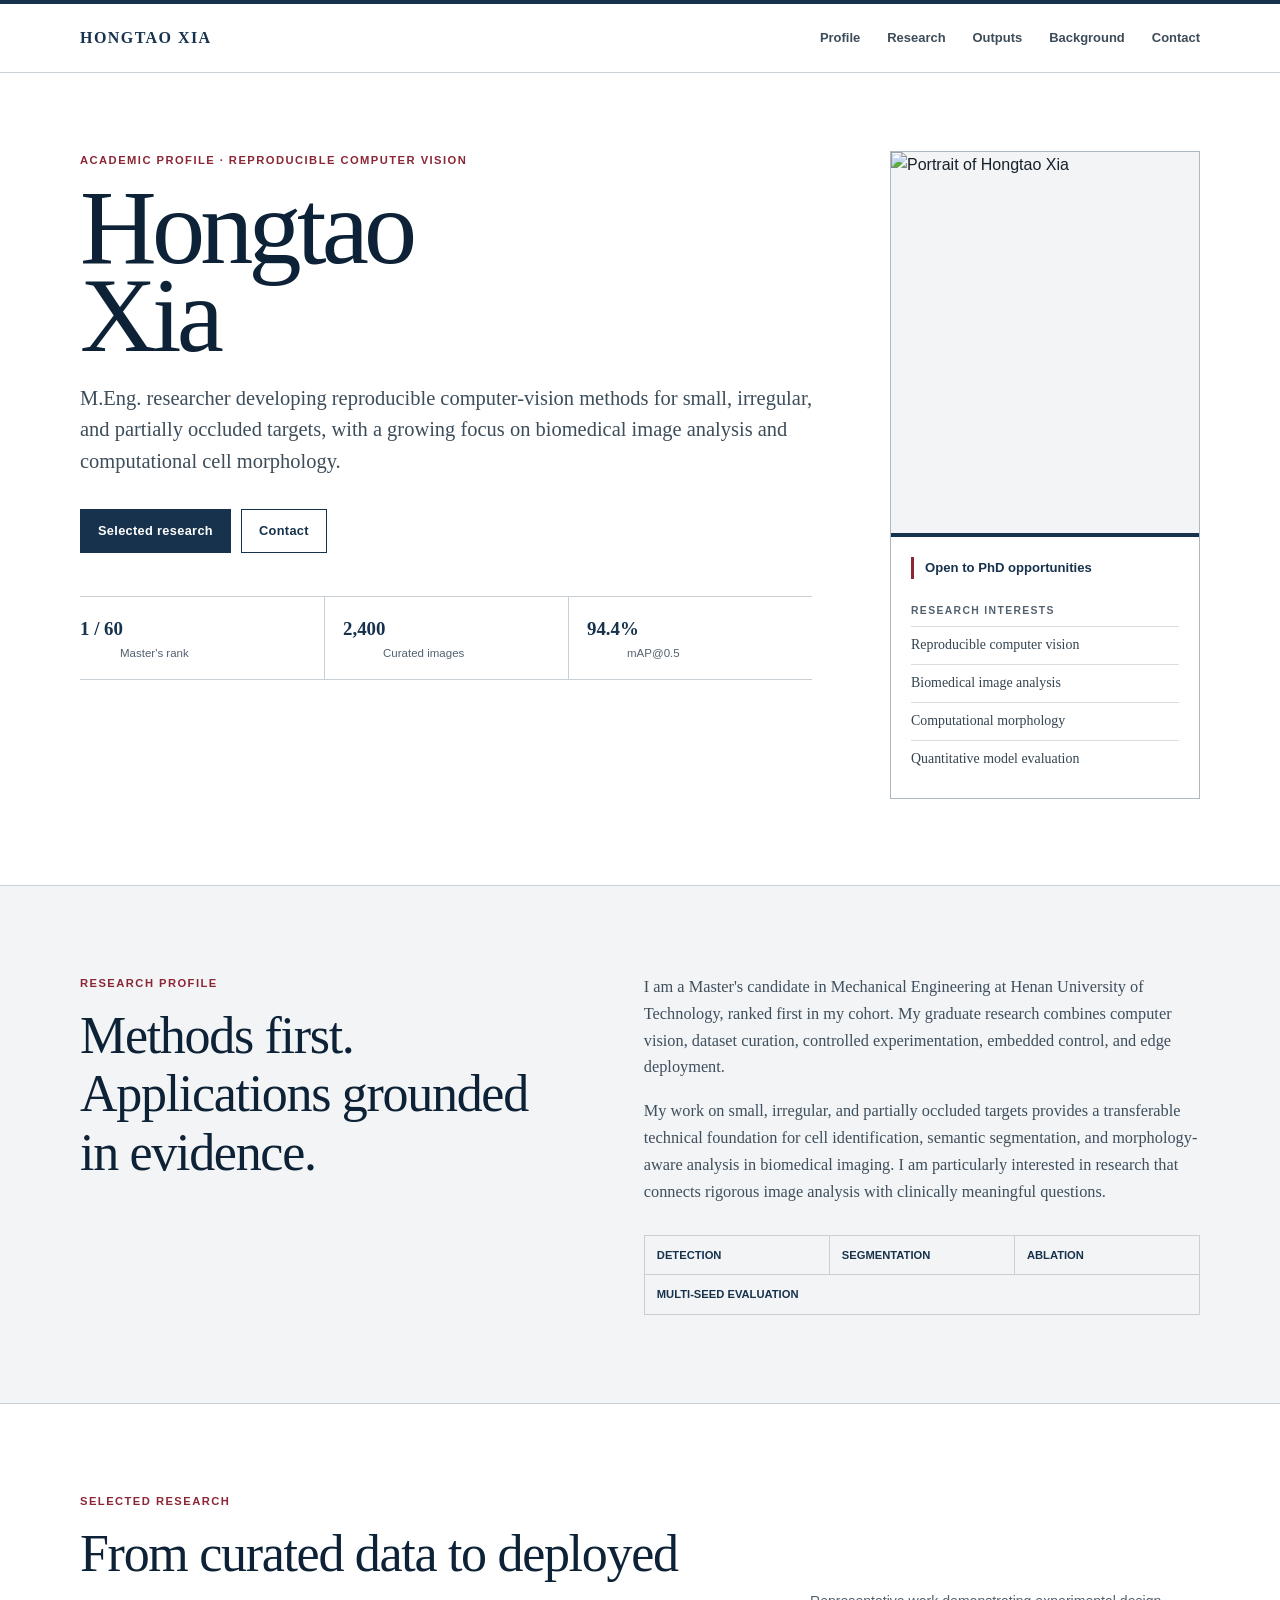
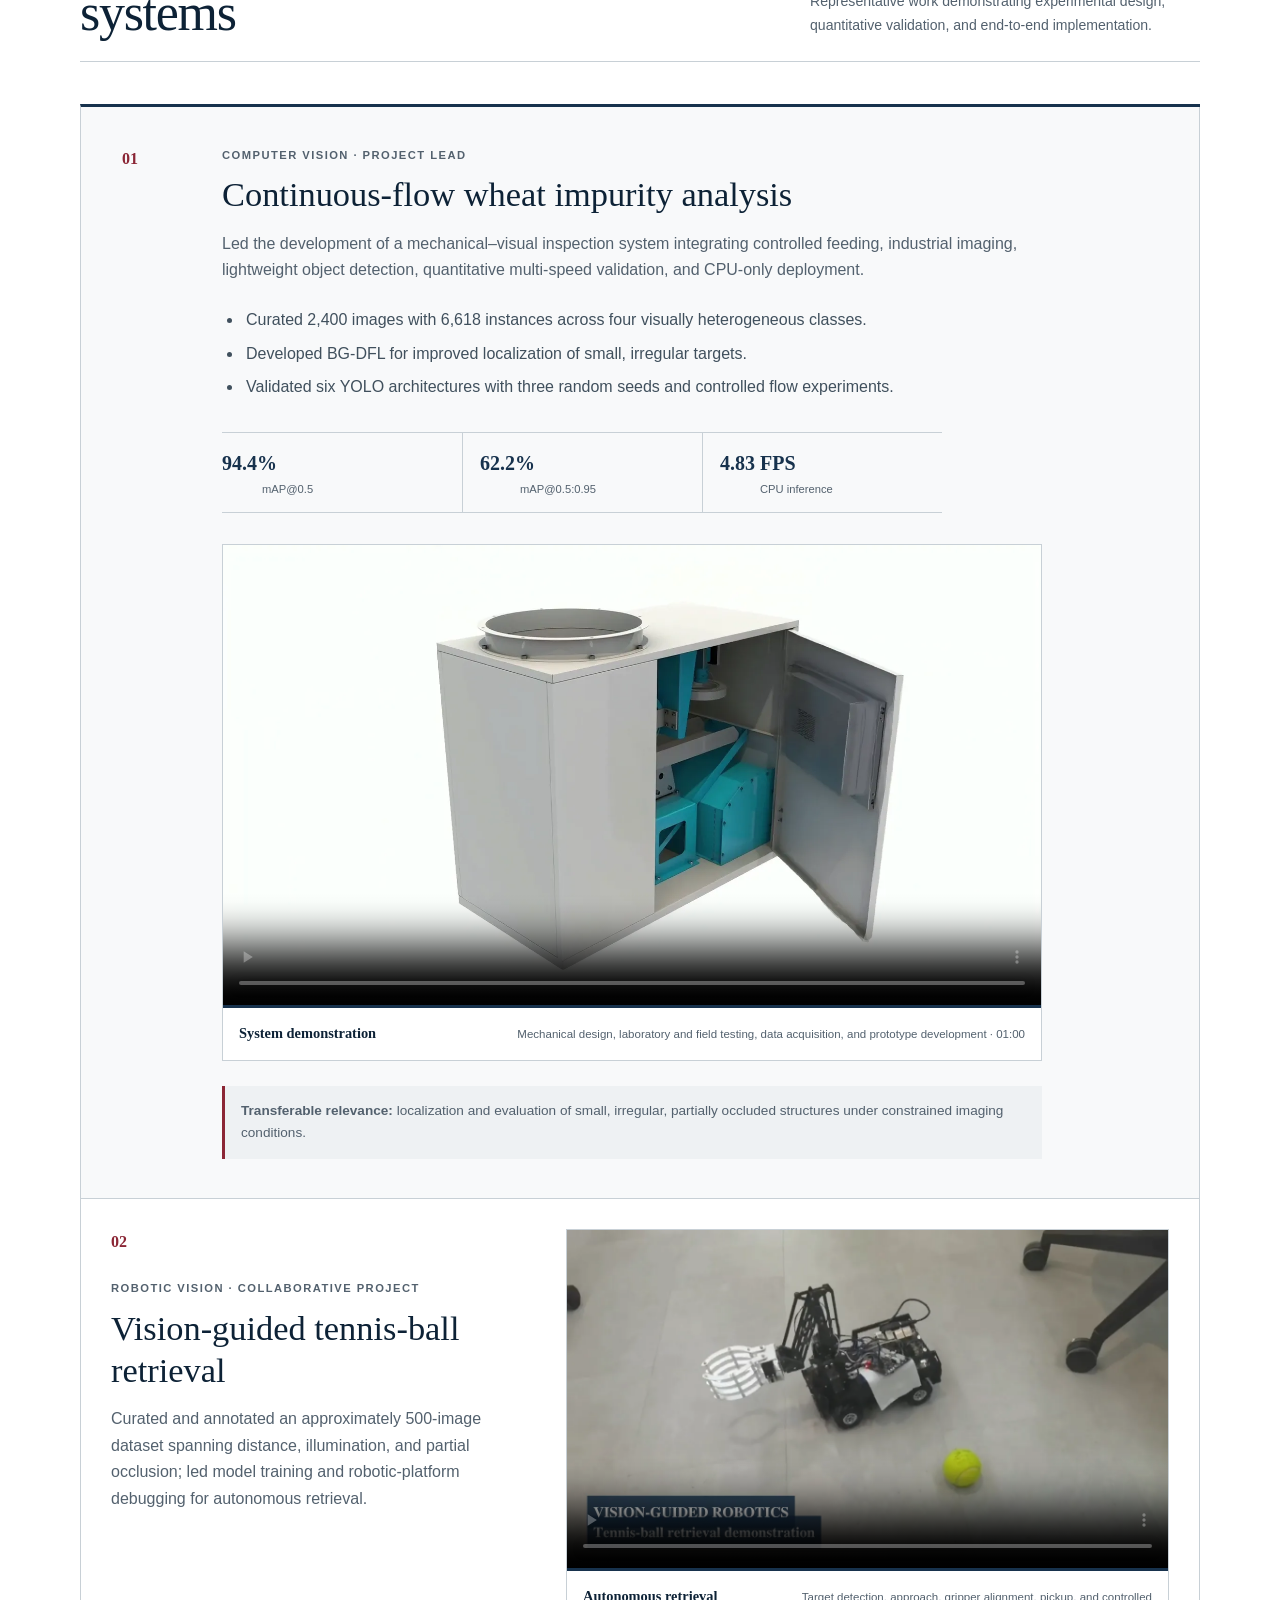
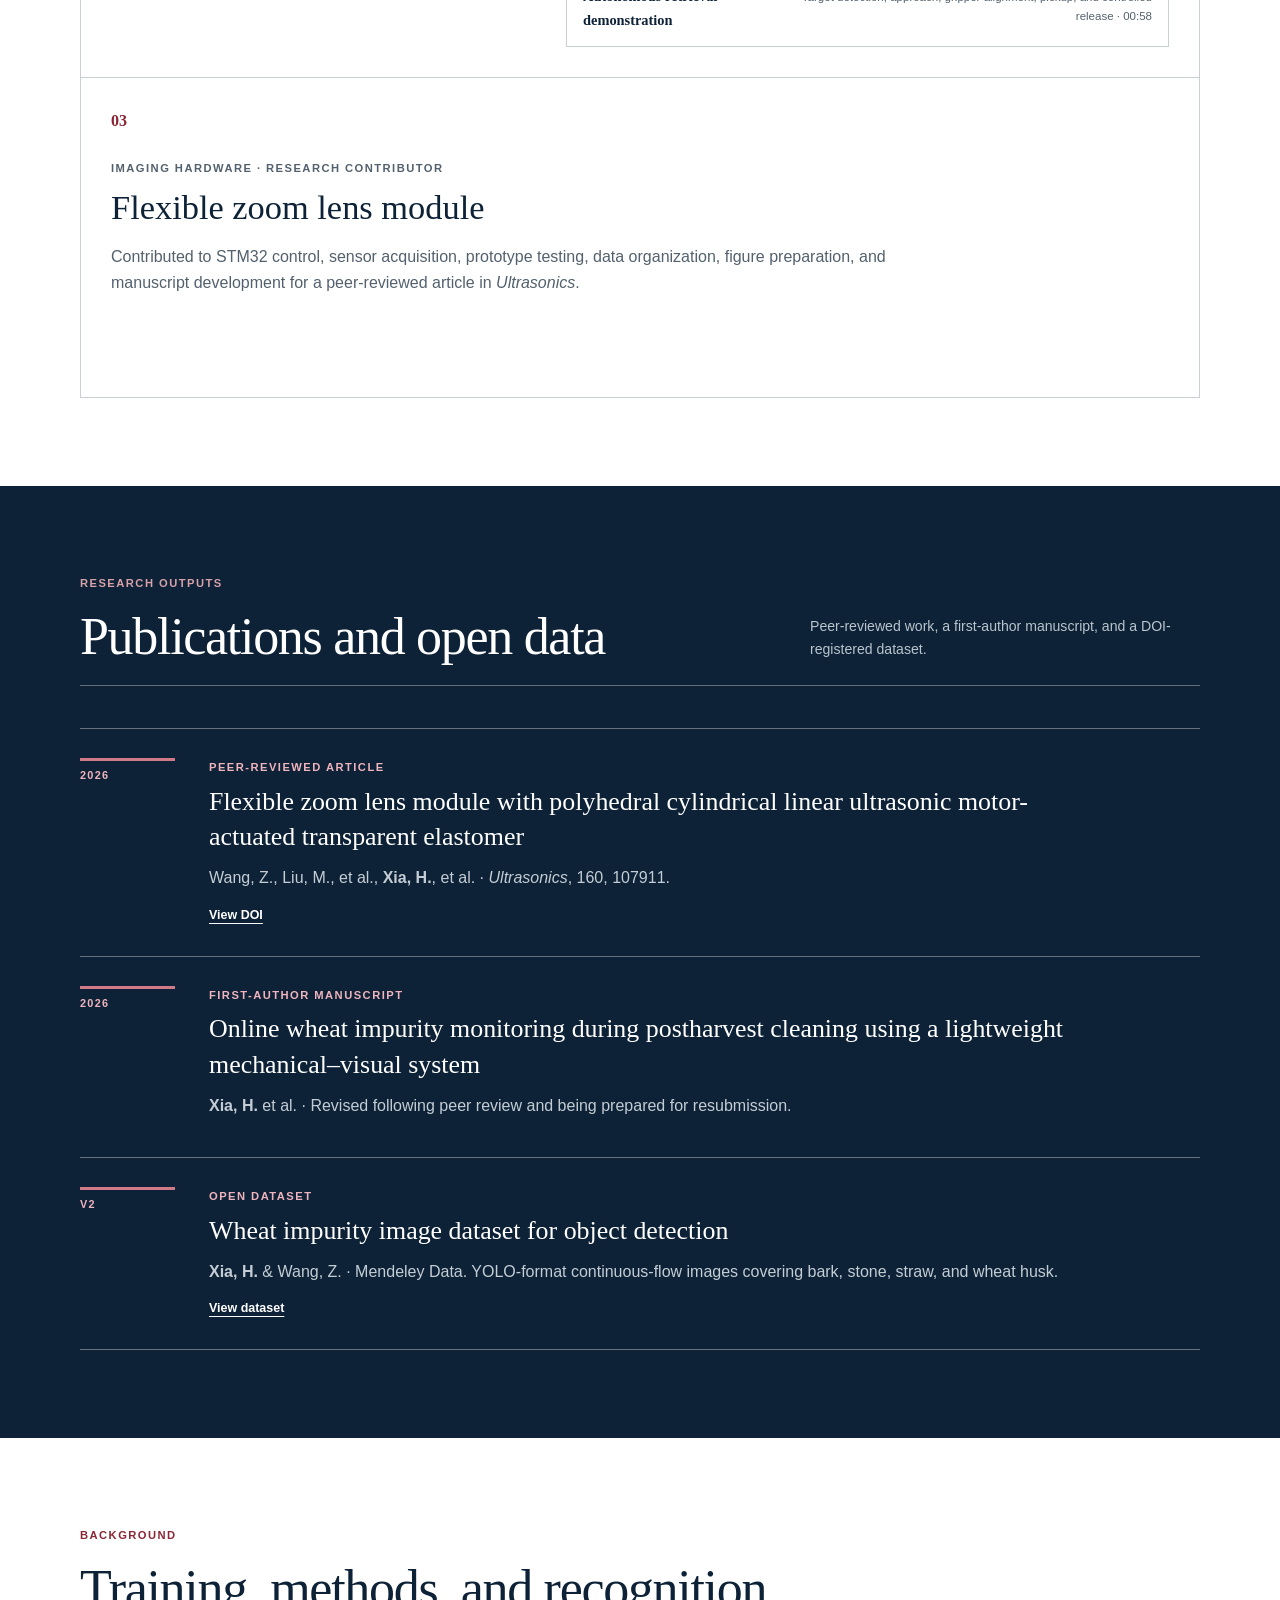
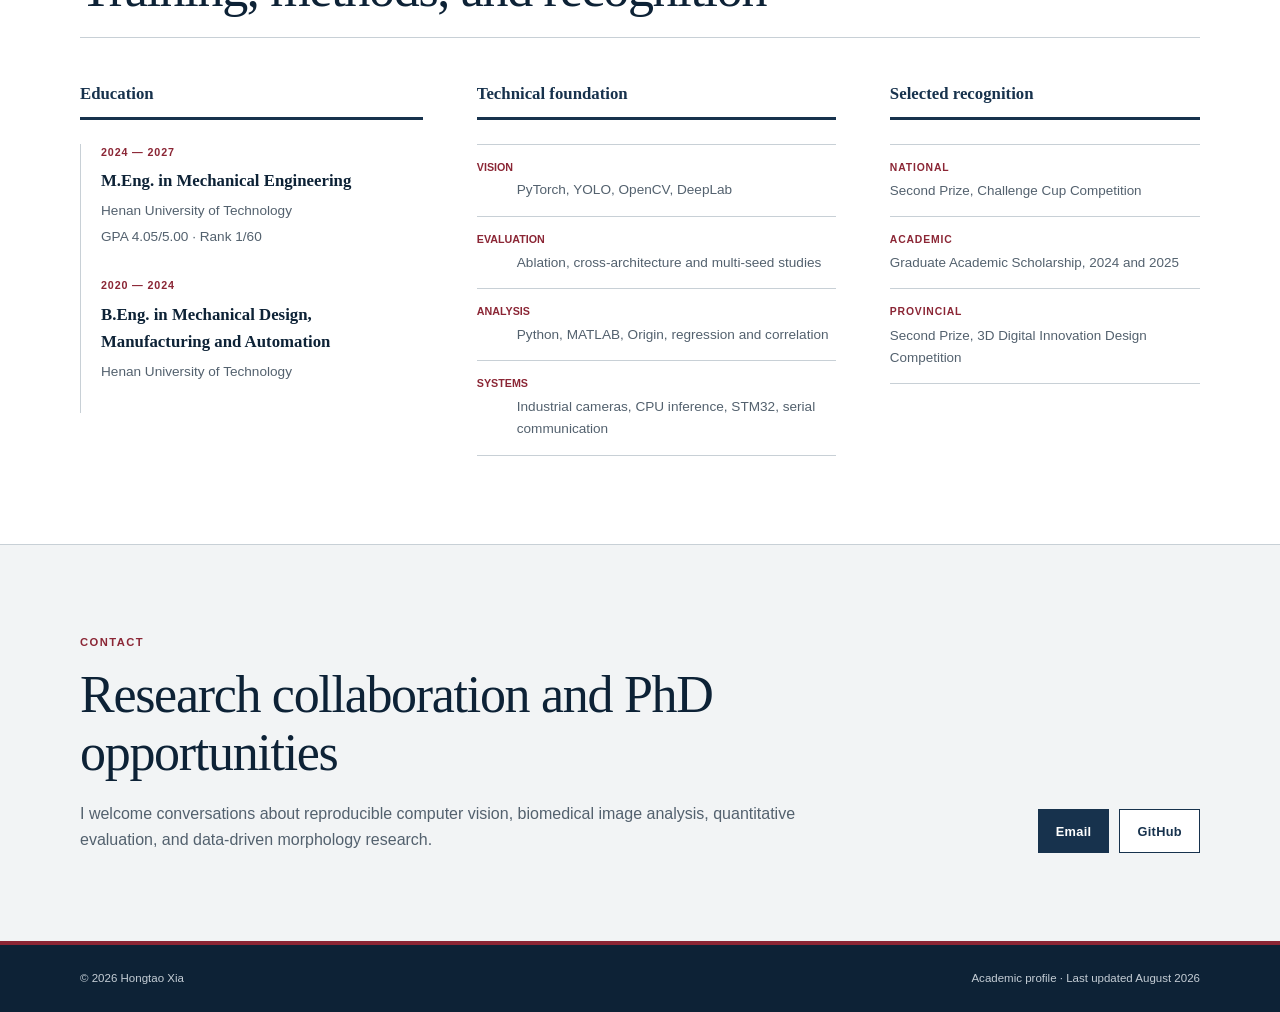
==== academic/index.html @ 7f45af21 "Add subtitled tennis-ball retrieval demonstration" ====
<!doctype html>
<html lang="en">
<head>
  <meta charset="utf-8">
  <meta name="viewport" content="width=device-width, initial-scale=1">
  <meta name="robots" content="noindex, nofollow, noarchive, nosnippet">
  <meta name="googlebot" content="noindex, nofollow, noarchive, nosnippet">
  <meta name="description" content="Hongtao Xia — reproducible computer vision, quantitative validation, and biomedical image analysis interests.">
  <meta name="theme-color" content="#17324d">
  <title>Hongtao Xia | Academic Profile</title>
  <link rel="stylesheet" href="styles.css?v=20260814-tennis-video">
</head>
<body>
  <a class="skip-link" href="#main">Skip to content</a>

  <header class="site-header">
    <nav class="nav shell" aria-label="Main navigation">
      <a class="brand" href="#top">HONGTAO XIA</a>
      <div class="nav-links">
        <a href="#profile">Profile</a>
        <a href="#research">Research</a>
        <a href="#outputs">Outputs</a>
        <a href="#background">Background</a>
        <a href="#contact">Contact</a>
      </div>
    </nav>
  </header>

  <main id="main">
    <section class="hero shell" id="top">
      <div class="hero-copy">
        <p class="eyebrow">Academic profile · Reproducible computer vision</p>
        <h1>Hongtao<br>Xia</h1>
        <p class="lead">M.Eng. researcher developing reproducible computer-vision methods for small, irregular, and partially occluded targets, with a growing focus on biomedical image analysis and computational cell morphology.</p>
        <div class="hero-actions">
          <a class="button primary" href="#research">Selected research</a>
          <a class="button secondary" href="mailto:xiahongtao6666@gmail.com">Contact</a>
        </div>
        <dl class="quick-facts" aria-label="Academic highlights">
          <div><dt>1 / 60</dt><dd>Master's rank</dd></div>
          <div><dt>2,400</dt><dd>Curated images</dd></div>
          <div><dt>94.4%</dt><dd>mAP@0.5</dd></div>
        </dl>
      </div>

      <aside class="profile-card" aria-label="Profile summary">
        <div class="portrait-frame">
          <img src="https://avatars.githubusercontent.com/u/83192160?v=4" alt="Portrait of Hongtao Xia" width="520" height="650">
        </div>
        <div class="profile-card-body">
          <p class="status">Open to PhD opportunities</p>
          <p class="small-label">Research interests</p>
          <ul class="interest-list">
            <li>Reproducible computer vision</li>
            <li>Biomedical image analysis</li>
            <li>Computational morphology</li>
            <li>Quantitative model evaluation</li>
          </ul>
        </div>
      </aside>
    </section>

    <section class="section section-soft" id="profile">
      <div class="shell split">
        <div class="section-intro">
          <p class="section-kicker">Research profile</p>
          <h2>Methods first.<br>Applications grounded in evidence.</h2>
        </div>
        <div class="prose">
          <p>I am a Master's candidate in Mechanical Engineering at Henan University of Technology, ranked first in my cohort. My graduate research combines computer vision, dataset curation, controlled experimentation, embedded control, and edge deployment.</p>
          <p>My work on small, irregular, and partially occluded targets provides a transferable technical foundation for cell identification, semantic segmentation, and morphology-aware analysis in biomedical imaging. I am particularly interested in research that connects rigorous image analysis with clinically meaningful questions.</p>
          <div class="method-strip" aria-label="Core methods">
            <span>Detection</span>
            <span>Segmentation</span>
            <span>Ablation</span>
            <span>Multi-seed evaluation</span>
          </div>
        </div>
      </div>
    </section>

    <section class="section shell" id="research">
      <div class="section-heading">
        <div>
          <p class="section-kicker">Selected research</p>
          <h2>From curated data to deployed systems</h2>
        </div>
        <p>Representative work demonstrating experimental design, quantitative validation, and end-to-end implementation.</p>
      </div>

      <div class="projects">
        <article class="project featured">
          <div class="project-index">01</div>
          <div class="project-content">
            <p class="project-type">Computer vision · Project lead</p>
            <h3>Continuous-flow wheat impurity analysis</h3>
            <p>Led the development of a mechanical–visual inspection system integrating controlled feeding, industrial imaging, lightweight object detection, quantitative multi-speed validation, and CPU-only deployment.</p>
            <ul class="project-points">
              <li>Curated 2,400 images with 6,618 instances across four visually heterogeneous classes.</li>
              <li>Developed BG-DFL for improved localization of small, irregular targets.</li>
              <li>Validated six YOLO architectures with three random seeds and controlled flow experiments.</li>
            </ul>
            <dl class="metrics">
              <div><dt>94.4%</dt><dd>mAP@0.5</dd></div>
              <div><dt>62.2%</dt><dd>mAP@0.5:0.95</dd></div>
              <div><dt>4.83 FPS</dt><dd>CPU inference</dd></div>
            </dl>
            <figure class="project-media">
              <video class="research-video" controls preload="metadata" playsinline poster="https://hongtaoxia.github.io/assets/images/wheat-monitoring-system.webp">
                <source src="https://hongtaoxia.github.io/assets/videos/wheat-monitoring-system.mp4" type="video/mp4">
                Your browser does not support HTML5 video. You can <a href="https://hongtaoxia.github.io/assets/videos/wheat-monitoring-system.mp4">open the demonstration video directly</a>.
              </video>
              <figcaption>
                <strong>System demonstration</strong>
                <span>Mechanical design, laboratory and field testing, data acquisition, and prototype development · 01:00</span>
              </figcaption>
            </figure>
            <p class="transfer-note"><strong>Transferable relevance:</strong> localization and evaluation of small, irregular, partially occluded structures under constrained imaging conditions.</p>
          </div>
        </article>

        <article class="project compact project-with-media">
          <div class="project-copy">
            <div class="project-index">02</div>
            <p class="project-type">Robotic vision · Collaborative project</p>
            <h3>Vision-guided tennis-ball retrieval</h3>
            <p>Curated and annotated an approximately 500-image dataset spanning distance, illumination, and partial occlusion; led model training and robotic-platform debugging for autonomous retrieval.</p>
          </div>
          <figure class="project-media">
            <video class="research-video" controls preload="metadata" playsinline poster="https://hongtaoxia.github.io/assets/images/tennis-ball-retrieval.webp">
              <source src="https://hongtaoxia.github.io/assets/videos/tennis-ball-retrieval.mp4" type="video/mp4">
              Your browser does not support HTML5 video. You can <a href="https://hongtaoxia.github.io/assets/videos/tennis-ball-retrieval.mp4">open the demonstration video directly</a>.
            </video>
            <figcaption>
              <strong>Autonomous retrieval demonstration</strong>
              <span>Target detection, approach, gripper alignment, pickup, and controlled release · 00:58</span>
            </figcaption>
          </figure>
        </article>

        <article class="project compact project-wide">
          <div class="project-index">03</div>
          <p class="project-type">Imaging hardware · Research contributor</p>
          <h3>Flexible zoom lens module</h3>
          <p>Contributed to STM32 control, sensor acquisition, prototype testing, data organization, figure preparation, and manuscript development for a peer-reviewed article in <em>Ultrasonics</em>.</p>
        </article>
      </div>
    </section>

    <section class="section section-dark" id="outputs">
      <div class="shell">
        <div class="section-heading light">
          <div>
            <p class="section-kicker">Research outputs</p>
            <h2>Publications and open data</h2>
          </div>
          <p>Peer-reviewed work, a first-author manuscript, and a DOI-registered dataset.</p>
        </div>

        <ol class="output-list">
          <li>
            <span class="output-year">2026</span>
            <div>
              <p class="output-kind">Peer-reviewed article</p>
              <h3>Flexible zoom lens module with polyhedral cylindrical linear ultrasonic motor-actuated transparent elastomer</h3>
              <p>Wang, Z., Liu, M., et al., <strong>Xia, H.</strong>, et al. · <em>Ultrasonics</em>, 160, 107911.</p>
              <a href="https://doi.org/10.1016/j.ultras.2025.107911" target="_blank" rel="noreferrer">View DOI</a>
            </div>
          </li>
          <li>
            <span class="output-year">2026</span>
            <div>
              <p class="output-kind">First-author manuscript</p>
              <h3>Online wheat impurity monitoring during postharvest cleaning using a lightweight mechanical–visual system</h3>
              <p><strong>Xia, H.</strong> et al. · Revised following peer review and being prepared for resubmission.</p>
            </div>
          </li>
          <li>
            <span class="output-year">V2</span>
            <div>
              <p class="output-kind">Open dataset</p>
              <h3>Wheat impurity image dataset for object detection</h3>
              <p><strong>Xia, H.</strong> &amp; Wang, Z. · Mendeley Data. YOLO-format continuous-flow images covering bark, stone, straw, and wheat husk.</p>
              <a href="https://doi.org/10.17632/wszhsy9528.2" target="_blank" rel="noreferrer">View dataset</a>
            </div>
          </li>
        </ol>
      </div>
    </section>

    <section class="section shell" id="background">
      <div class="section-heading">
        <div>
          <p class="section-kicker">Background</p>
          <h2>Training, methods, and recognition</h2>
        </div>
      </div>

      <div class="background-grid">
        <section>
          <h3 class="column-title">Education</h3>
          <article class="timeline-item">
            <p class="timeline-date">2024 — 2027</p>
            <h4>M.Eng. in Mechanical Engineering</h4>
            <p>Henan University of Technology</p>
            <p>GPA 4.05/5.00 · Rank 1/60</p>
          </article>
          <article class="timeline-item">
            <p class="timeline-date">2020 — 2024</p>
            <h4>B.Eng. in Mechanical Design, Manufacturing and Automation</h4>
            <p>Henan University of Technology</p>
          </article>
        </section>

        <section>
          <h3 class="column-title">Technical foundation</h3>
          <dl class="definition-list">
            <div><dt>Vision</dt><dd>PyTorch, YOLO, OpenCV, DeepLab</dd></div>
            <div><dt>Evaluation</dt><dd>Ablation, cross-architecture and multi-seed studies</dd></div>
            <div><dt>Analysis</dt><dd>Python, MATLAB, Origin, regression and correlation</dd></div>
            <div><dt>Systems</dt><dd>Industrial cameras, CPU inference, STM32, serial communication</dd></div>
          </dl>
        </section>

        <section>
          <h3 class="column-title">Selected recognition</h3>
          <ul class="award-list">
            <li><span>National</span>Second Prize, Challenge Cup Competition</li>
            <li><span>Academic</span>Graduate Academic Scholarship, 2024 and 2025</li>
            <li><span>Provincial</span>Second Prize, 3D Digital Innovation Design Competition</li>
          </ul>
        </section>
      </div>
    </section>

    <section class="section contact-section" id="contact">
      <div class="shell contact-panel">
        <div>
          <p class="section-kicker">Contact</p>
          <h2>Research collaboration and PhD opportunities</h2>
          <p>I welcome conversations about reproducible computer vision, biomedical image analysis, quantitative evaluation, and data-driven morphology research.</p>
        </div>
        <div class="contact-links">
          <a class="button primary" href="mailto:xiahongtao6666@gmail.com">Email</a>
          <a class="button secondary" href="https://github.com/HongtaoXia" target="_blank" rel="noreferrer">GitHub</a>
        </div>
      </div>
    </section>
  </main>

  <footer class="footer">
    <div class="shell footer-inner">
      <p>© 2026 Hongtao Xia</p>
      <p>Academic profile · Last updated August 2026</p>
    </div>
  </footer>
</body>
</html>
---- academic/styles.css ----
:root {
  --ink: #17212b;
  --muted: #53616e;
  --paper: #ffffff;
  --soft: #f2f4f5;
  --line: #c8d0d6;
  --navy: #17324d;
  --navy-dark: #0d2236;
  --red: #8b2635;
  --red-soft: #d7a1aa;
  --max: 1120px;
}

* { box-sizing: border-box; }
html { scroll-behavior: smooth; }
body {
  margin: 0;
  color: var(--ink);
  background: var(--paper);
  font-family: Arial, Helvetica, sans-serif;
  font-size: 16px;
  line-height: 1.65;
  -webkit-font-smoothing: antialiased;
}

a { color: inherit; }
img { display: block; max-width: 100%; }
h1, h2, h3, h4, p, dl, dd { margin-top: 0; }
.shell { width: min(calc(100% - 48px), var(--max)); margin-inline: auto; }
.skip-link { position: fixed; top: -80px; left: 16px; z-index: 100; padding: 9px 14px; color: white; background: var(--navy-dark); }
.skip-link:focus { top: 16px; }

.site-header {
  position: sticky;
  top: 0;
  z-index: 20;
  border-top: 4px solid var(--navy);
  border-bottom: 1px solid var(--line);
  background: rgba(255,255,255,.97);
}
.nav { min-height: 68px; display: flex; align-items: center; justify-content: space-between; gap: 30px; }
.brand { color: var(--navy); font-family: Georgia, "Times New Roman", serif; font-size: 1rem; font-weight: 700; letter-spacing: .09em; text-decoration: none; }
.nav-links { display: flex; gap: 27px; }
.nav-links a { padding: 22px 0 19px; border-bottom: 3px solid transparent; color: #3d4c59; font-size: .81rem; font-weight: 700; text-decoration: none; }
.nav-links a:hover, .nav-links a:focus { border-bottom-color: var(--red); color: var(--navy); }

.hero { display: grid; grid-template-columns: minmax(0, 1.5fr) 310px; align-items: start; gap: 78px; padding-block: 78px 86px; }
.eyebrow, .section-kicker, .project-type, .small-label, .output-kind {
  margin-bottom: 15px;
  color: var(--red);
  font-size: .7rem;
  font-weight: 700;
  letter-spacing: .13em;
  text-transform: uppercase;
}
h1, h2, h3, h4 { font-family: Georgia, "Times New Roman", serif; }
h1 { margin-bottom: 24px; color: var(--navy-dark); font-size: clamp(4rem, 8.3vw, 7rem); font-weight: 500; line-height: .82; letter-spacing: -.045em; }
.lead { max-width: 735px; margin-bottom: 31px; color: #3d4d5a; font-family: Georgia, "Times New Roman", serif; font-size: clamp(1.05rem, 2vw, 1.28rem); line-height: 1.55; }
.hero-actions, .contact-links { display: flex; flex-wrap: wrap; gap: 10px; }
.button { display: inline-flex; min-height: 44px; align-items: center; justify-content: center; padding: 9px 17px; border: 1px solid var(--navy); border-radius: 0; font-size: .8rem; font-weight: 700; letter-spacing: .025em; text-decoration: none; }
.primary { color: white; background: var(--navy); }
.primary:hover { background: var(--navy-dark); }
.secondary { color: var(--navy); background: white; }
.secondary:hover { color: white; background: var(--navy); }

.quick-facts { display: grid; grid-template-columns: repeat(3, 1fr); margin: 43px 0 0; border-block: 1px solid var(--line); }
.quick-facts div { padding: 16px 18px 16px 0; }
.quick-facts div + div { padding-left: 18px; border-left: 1px solid var(--line); }
.quick-facts dt { color: var(--navy); font-family: Georgia, "Times New Roman", serif; font-size: 1.18rem; font-weight: 600; }
.quick-facts dd { color: var(--muted); font-size: .72rem; }

.profile-card { border: 1px solid #aeb8c1; background: white; }
.portrait-frame { aspect-ratio: 4 / 5; overflow: hidden; border-bottom: 4px solid var(--navy); background: var(--soft); }
.portrait-frame img { width: 100%; height: 100%; object-fit: cover; }
.profile-card-body { padding: 20px; }
.status { margin-bottom: 23px; padding-left: 11px; border-left: 3px solid var(--red); color: var(--navy); font-size: .82rem; font-weight: 700; }
.small-label { margin-bottom: 7px; color: var(--muted); font-size: .65rem; }
.interest-list { margin: 0; padding: 0; list-style: none; }
.interest-list li { padding: 7px 0; border-top: 1px solid #d8dde1; color: #344450; font-family: Georgia, "Times New Roman", serif; font-size: .87rem; }

.section { padding-block: 88px; scroll-margin-top: 72px; }
.section-soft { border-block: 1px solid var(--line); background: var(--soft); }
.split { display: grid; grid-template-columns: .92fr 1.08fr; gap: 90px; align-items: start; }
h2 { max-width: 830px; margin-bottom: 18px; color: var(--navy-dark); font-size: clamp(2rem, 4.5vw, 3.25rem); font-weight: 500; line-height: 1.12; letter-spacing: -.025em; }
.prose { max-width: 680px; color: #3f4f5d; font-family: Georgia, "Times New Roman", serif; font-size: 1.02rem; }
.prose p { margin-bottom: 17px; }
.method-strip { display: flex; flex-wrap: wrap; margin-top: 29px; border-top: 1px solid var(--line); border-left: 1px solid var(--line); }
.method-strip span { flex: 1 1 145px; padding: 10px 12px; border-right: 1px solid var(--line); border-bottom: 1px solid var(--line); color: var(--navy); font-family: Arial, Helvetica, sans-serif; font-size: .7rem; font-weight: 700; text-transform: uppercase; }

.section-heading { display: flex; align-items: end; justify-content: space-between; gap: 50px; margin-bottom: 42px; padding-bottom: 19px; border-bottom: 1px solid var(--line); }
.section-heading h2 { margin-bottom: 0; }
.section-heading > p { max-width: 390px; margin-bottom: 5px; color: var(--muted); font-size: .88rem; }
.projects { display: grid; grid-template-columns: 1fr 1fr; border-top: 3px solid var(--navy); border-left: 1px solid var(--line); }
.project { position: relative; border-right: 1px solid var(--line); border-bottom: 1px solid var(--line); background: white; }
.project.featured { grid-column: 1 / -1; display: grid; grid-template-columns: 74px 1fr; gap: 26px; padding: 39px 41px; background: #f8f9fa; }
.project.compact { min-height: 320px; padding: 30px; }
.project-index { margin-bottom: 24px; color: var(--red); font-family: Georgia, "Times New Roman", serif; font-size: 1rem; font-weight: 700; }
.project-type { margin-bottom: 9px; }
.project h3 { max-width: 860px; margin-bottom: 15px; color: var(--navy-dark); font-size: clamp(1.35rem, 3vw, 2.15rem); font-weight: 500; line-height: 1.23; }
.project p { max-width: 820px; color: var(--muted); }
.project-points { max-width: 840px; margin: 24px 0 0; padding-left: 21px; color: #40505d; }
.project-points li { margin-bottom: 7px; padding-left: 3px; }
.metrics { display: grid; grid-template-columns: repeat(3, minmax(120px, 1fr)); max-width: 720px; margin: 31px 0 0; border-block: 1px solid var(--line); }
.metrics div { padding: 14px 17px 14px 0; }
.metrics div + div { padding-left: 17px; border-left: 1px solid var(--line); }
.metrics dt { color: var(--navy); font-family: Georgia, "Times New Roman", serif; font-size: 1.25rem; font-weight: 600; }
.metrics dd { color: var(--muted); font-size: .7rem; }
.project-media { max-width: 820px; margin: 31px 0 0; border: 1px solid var(--line); background: white; }
.research-video { display: block; width: 100%; aspect-ratio: 16 / 9; border: 0; background: var(--navy-dark); object-fit: contain; }
.project-media figcaption { display: flex; align-items: baseline; justify-content: space-between; gap: 24px; padding: 14px 16px; border-top: 3px solid var(--navy); }
.project-media figcaption strong { color: var(--navy-dark); font-family: Georgia, "Times New Roman", serif; font-size: .9rem; }
.project-media figcaption span { max-width: 560px; color: var(--muted); font-size: .72rem; text-align: right; }
.transfer-note { margin: 25px 0 0; padding: 14px 16px; border-left: 3px solid var(--red); background: #eef1f3; font-size: .85rem; }
.project-with-media {
  grid-column: 1 / -1;
  display: grid;
  grid-template-columns: minmax(0, .82fr) minmax(0, 1.18fr);
  gap: 36px;
  min-height: 0;
  align-items: start;
}
.project-with-media .project-media { max-width: none; margin: 0; }
.project-wide { grid-column: 1 / -1; min-height: 0; }

.section-dark { color: white; background: var(--navy-dark); }
.section-dark h2 { color: white; }
.section-heading.light { border-color: rgba(255,255,255,.35); }
.section-heading.light .section-kicker { color: var(--red-soft); }
.section-heading.light > p { color: #b9c4cd; }
.output-list { margin: 0; padding: 0; border-top: 1px solid rgba(255,255,255,.36); list-style: none; }
.output-list li { display: grid; grid-template-columns: 95px 1fr; gap: 34px; padding: 29px 0; border-bottom: 1px solid rgba(255,255,255,.36); }
.output-year { align-self: start; padding-top: 6px; border-top: 3px solid #d07a87; color: #efb4bd; font-size: .68rem; font-weight: 700; letter-spacing: .12em; }
.output-kind { margin-bottom: 7px; color: #efb4bd; }
.output-list h3 { max-width: 900px; margin-bottom: 10px; color: white; font-size: clamp(1.2rem, 2.6vw, 1.62rem); font-weight: 500; line-height: 1.38; }
.output-list p:not(.output-kind) { margin-bottom: 9px; color: #c4cdd5; }
.output-list a { color: white; font-size: .78rem; font-weight: 700; text-underline-offset: 4px; }

.background-grid { display: grid; grid-template-columns: 1.05fr 1.1fr .95fr; gap: 54px; }
.column-title { margin-bottom: 24px; padding-bottom: 9px; border-bottom: 3px solid var(--navy); color: var(--navy); font-size: 1.05rem; }
.timeline-item { padding: 0 0 26px 20px; border-left: 1px solid var(--line); }
.timeline-date { margin-bottom: 6px; color: var(--red); font-size: .67rem; font-weight: 700; letter-spacing: .08em; text-transform: uppercase; }
.timeline-item h4 { margin-bottom: 5px; color: var(--navy-dark); font-size: 1.05rem; }
.timeline-item p:not(.timeline-date) { margin-bottom: 3px; color: var(--muted); font-size: .85rem; }
.definition-list { margin: 0; }
.definition-list div { padding: 14px 0; border-top: 1px solid var(--line); }
.definition-list div:last-child { border-bottom: 1px solid var(--line); }
.definition-list dt { margin-bottom: 3px; color: var(--red); font-size: .67rem; font-weight: 700; text-transform: uppercase; }
.definition-list dd { color: var(--muted); font-size: .85rem; }
.award-list { margin: 0; padding: 0; border-top: 1px solid var(--line); list-style: none; }
.award-list li { padding: 14px 0; border-bottom: 1px solid var(--line); color: var(--muted); font-size: .84rem; }
.award-list span { display: block; margin-bottom: 4px; color: var(--red); font-size: .65rem; font-weight: 700; letter-spacing: .08em; text-transform: uppercase; }

.contact-section { border-top: 1px solid var(--line); background: var(--soft); }
.contact-panel { display: grid; grid-template-columns: 1fr auto; gap: 60px; align-items: end; }
.contact-panel h2 { max-width: 760px; }
.contact-panel p:not(.section-kicker) { max-width: 720px; margin-bottom: 0; color: var(--muted); }
.footer { padding-block: 24px; border-top: 4px solid var(--red); color: #c4cdd5; background: var(--navy-dark); }
.footer-inner { display: flex; justify-content: space-between; gap: 24px; }
.footer p { margin: 0; font-size: .72rem; }

@media (max-width: 930px) {
  .hero { grid-template-columns: 1fr 270px; gap: 46px; }
  .split { grid-template-columns: 1fr; gap: 42px; }
  .background-grid { grid-template-columns: 1fr 1fr; }
  .background-grid section:last-child { grid-column: 1 / -1; }
}

@media (max-width: 720px) {
  .shell { width: min(calc(100% - 28px), var(--max)); }
  .nav { min-height: 62px; align-items: flex-start; flex-direction: column; padding-block: 14px 0; }
  .nav-links { width: 100%; gap: 18px; overflow-x: auto; }
  .nav-links a { padding: 6px 0 11px; white-space: nowrap; }
  .nav-links a:nth-child(4) { display: none; }
  .hero { grid-template-columns: 1fr; padding-block: 54px 66px; }
  h1 { font-size: clamp(4rem, 21vw, 5.8rem); }
  .profile-card { width: min(100%, 330px); }
  .quick-facts { grid-template-columns: 1fr; }
  .quick-facts div, .quick-facts div + div { padding: 11px 0; border-left: 0; border-top: 1px solid var(--line); }
  .quick-facts div:first-child { border-top: 0; }
  .section { padding-block: 66px; }
  .section-heading { display: block; }
  .section-heading > p { margin-top: 14px; }
  .projects { grid-template-columns: 1fr; }
  .project.featured { grid-column: auto; display: block; padding: 26px; }
  .project.compact { min-height: 0; padding: 26px; }
  .project-with-media { display: block; }
  .project-with-media .project-media { margin-top: 26px; }
  .metrics { grid-template-columns: 1fr; }
  .metrics div, .metrics div + div { padding: 11px 0; border-left: 0; border-top: 1px solid var(--line); }
  .metrics div:first-child { border-top: 0; }
  .project-media figcaption { align-items: flex-start; flex-direction: column; gap: 3px; }
  .project-media figcaption span { text-align: left; }
  .output-list li { grid-template-columns: 1fr; gap: 14px; }
  .output-year { width: 62px; }
  .background-grid { grid-template-columns: 1fr; gap: 38px; }
  .background-grid section:last-child { grid-column: auto; }
  .contact-panel { grid-template-columns: 1fr; align-items: start; }
  .contact-links { margin-top: 6px; }
  .footer-inner { flex-direction: column; gap: 4px; }
}

@media (prefers-reduced-motion: reduce) {
  html { scroll-behavior: auto; }
}

@media print {
  .site-header, .hero-actions, .contact-links { display: none; }
  .hero, .section { padding-block: 34px; }
  .section-dark { color: var(--ink); background: white; }
  .section-dark h2, .output-list h3 { color: var(--navy); }
  .output-list p:not(.output-kind) { color: var(--muted); }
}
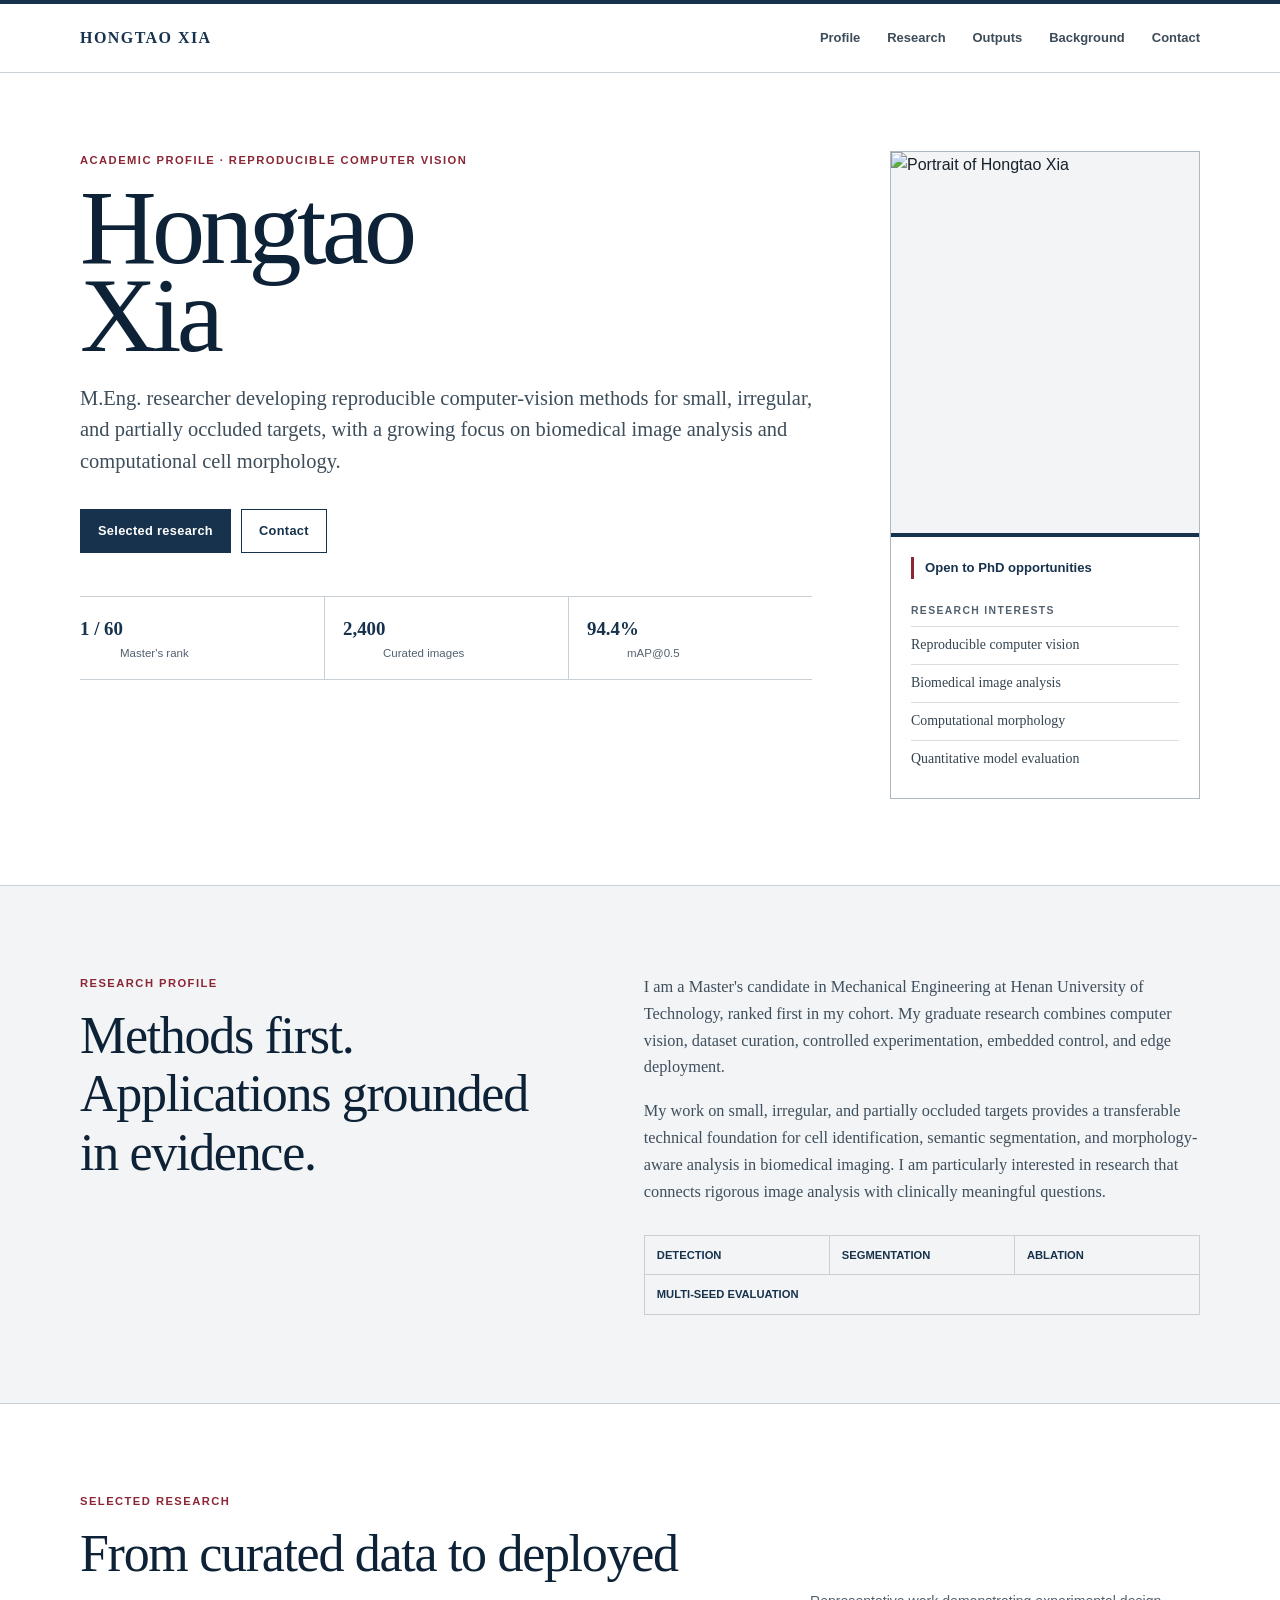
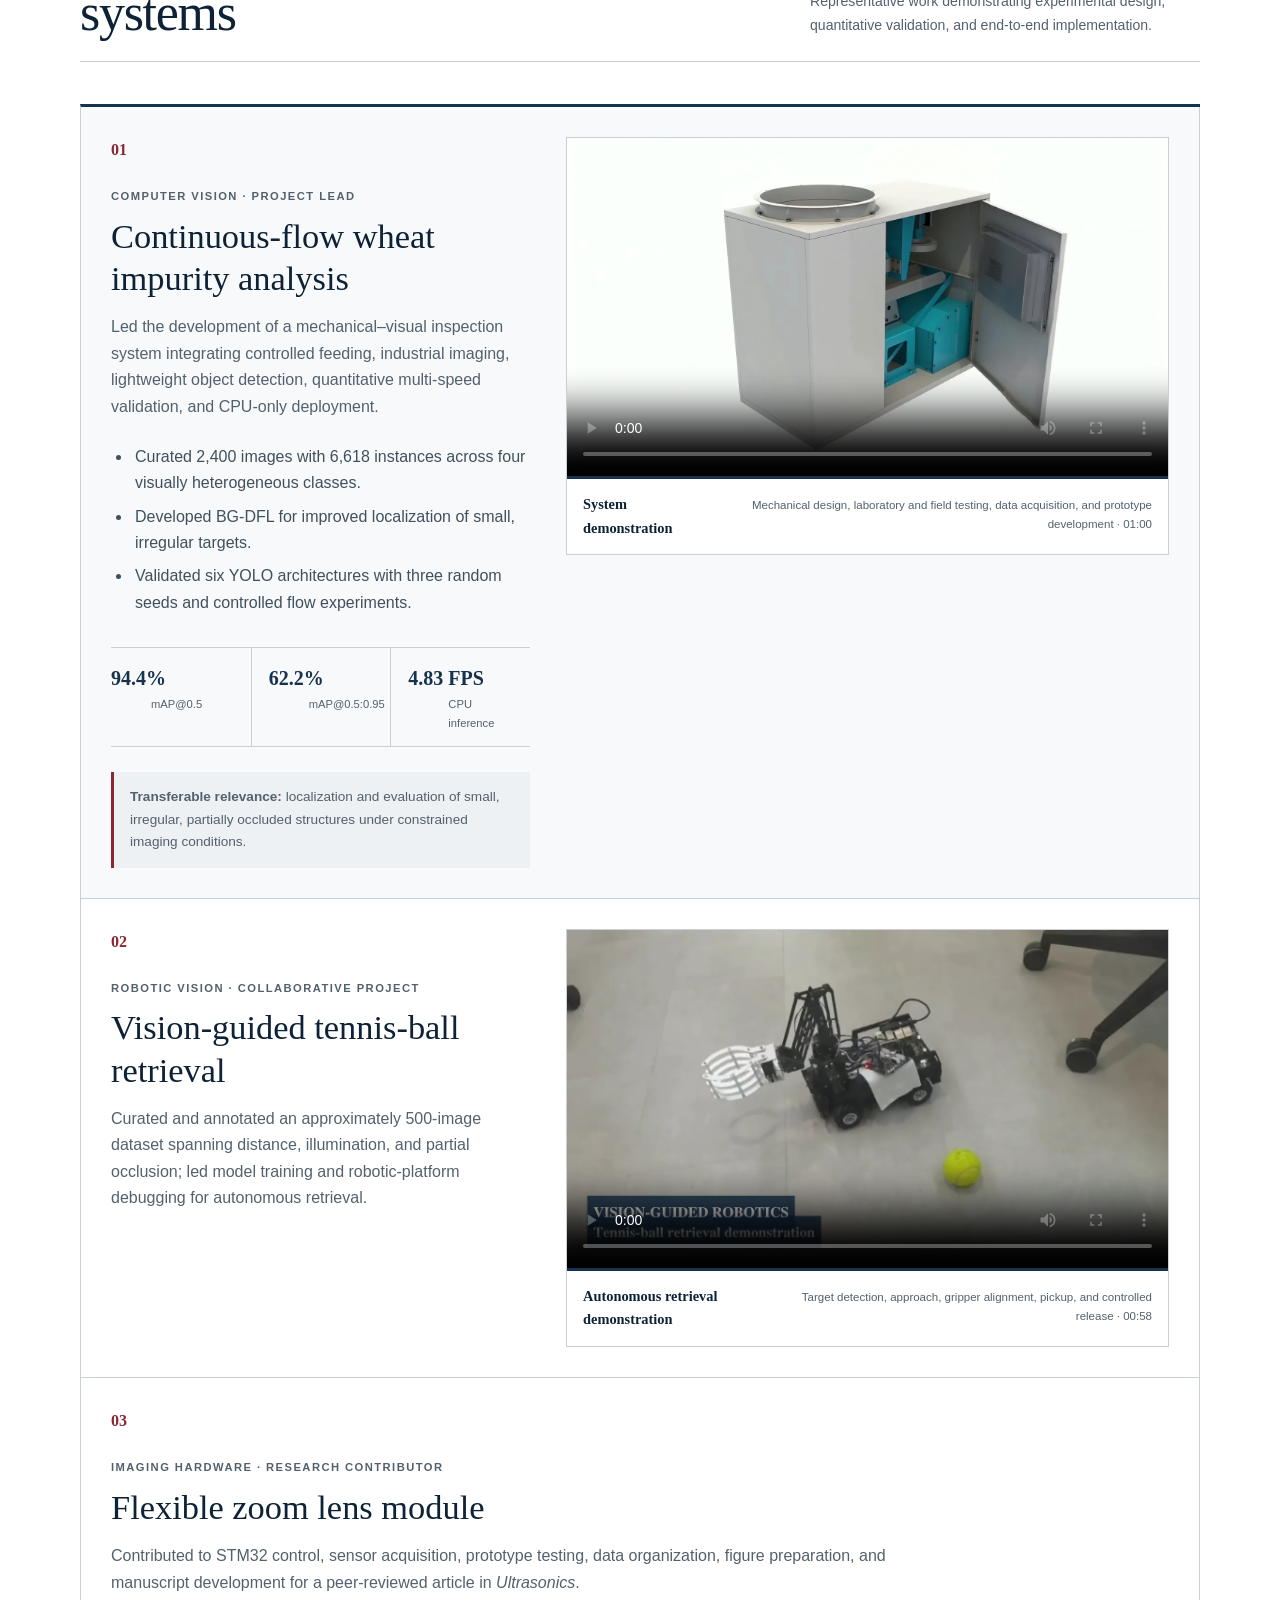
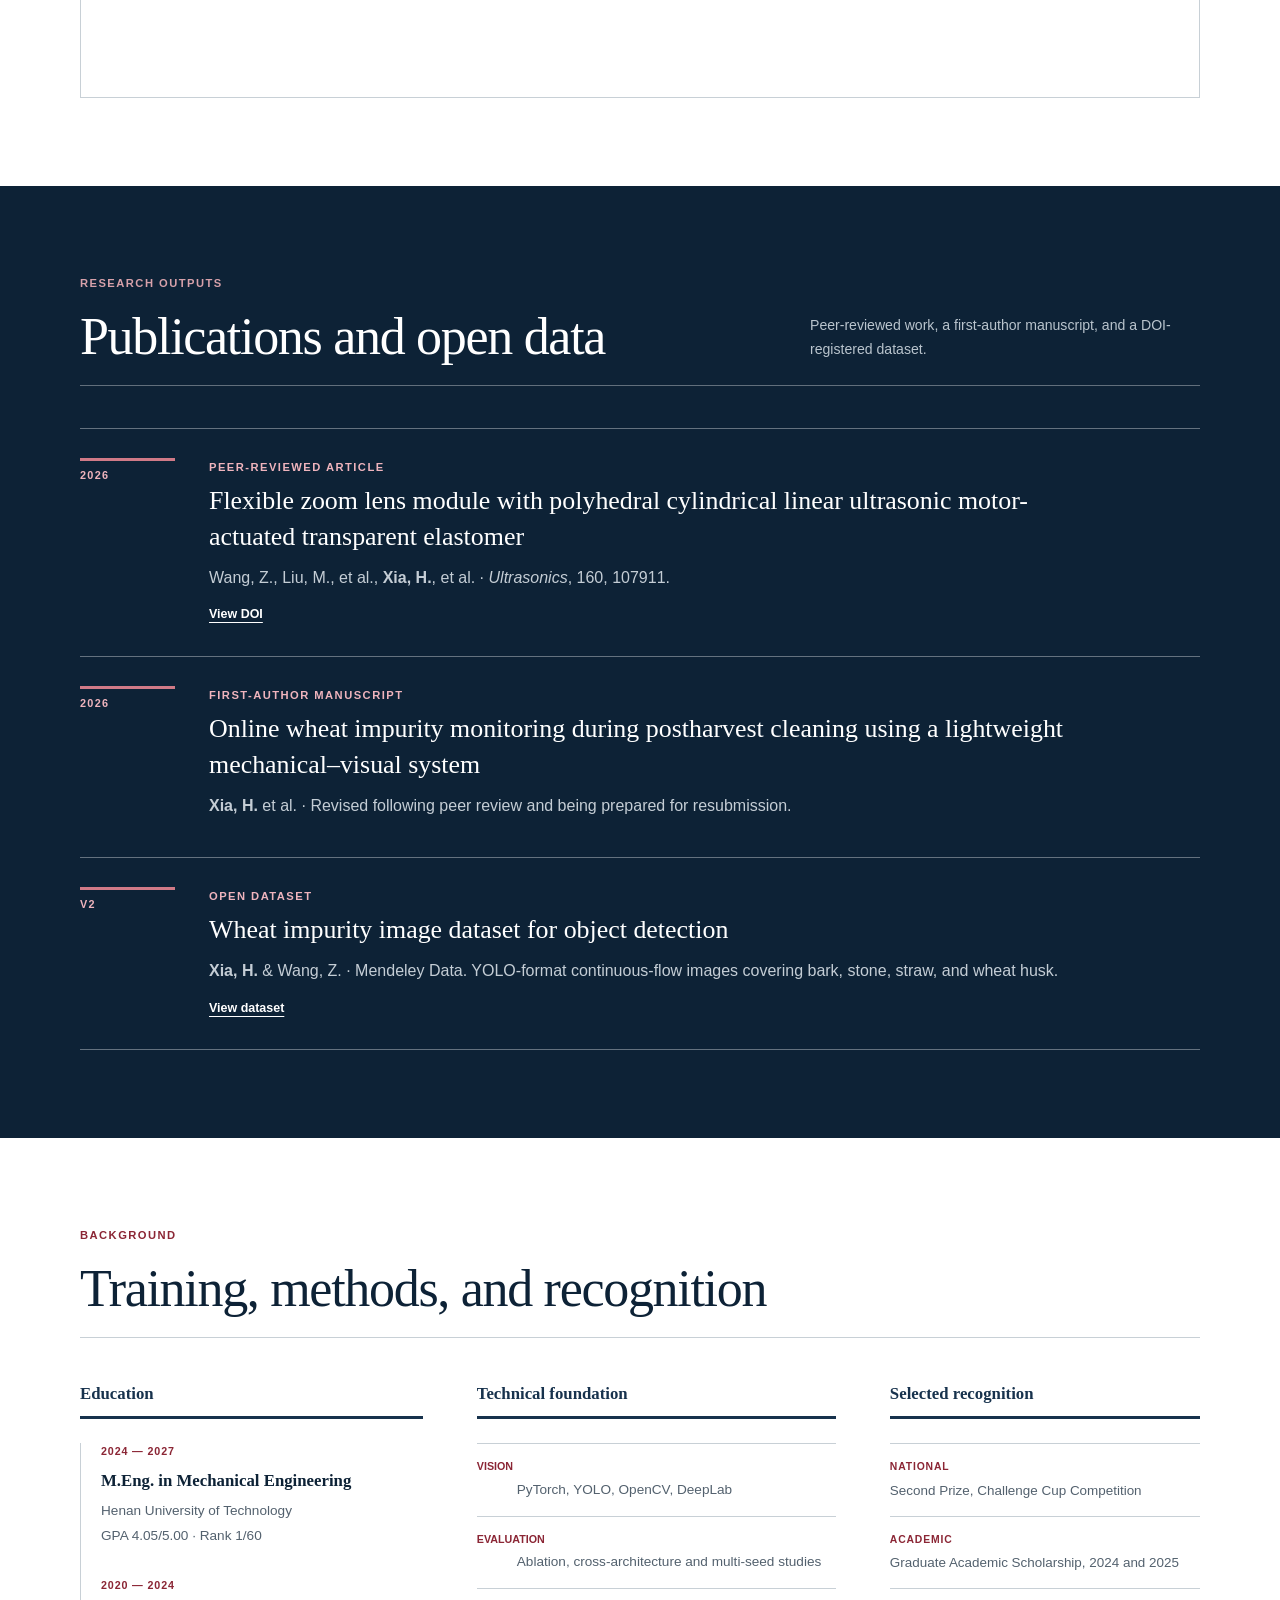
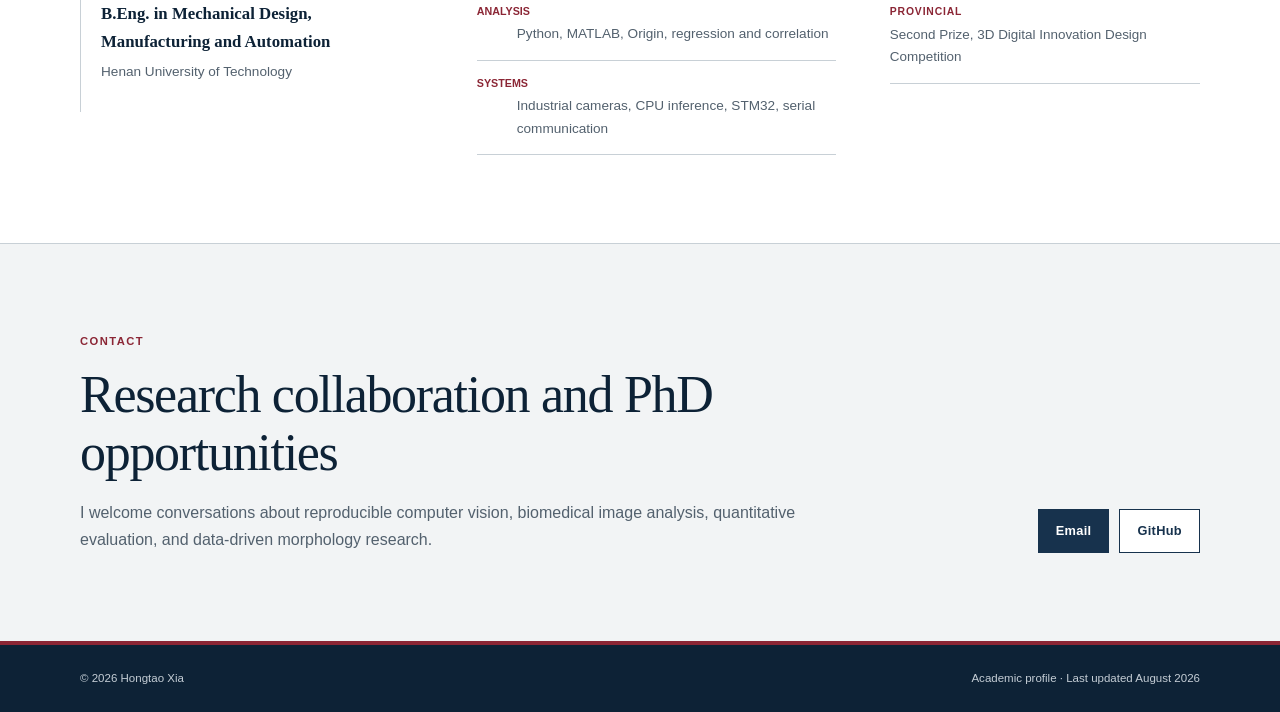
==== commit fe0e189c: "Compress wheat video and use split layout" ====
--- a/academic/index.html
+++ b/academic/index.html
@@ -8,7 +8,7 @@
   <meta name="description" content="Hongtao Xia — reproducible computer vision, quantitative validation, and biomedical image analysis interests.">
   <meta name="theme-color" content="#17324d">
   <title>Hongtao Xia | Academic Profile</title>
-  <link rel="stylesheet" href="styles.css?v=20260814-tennis-video">
+  <link rel="stylesheet" href="styles.css?v=20260814-wheat-layout">
 </head>
 <body>
   <a class="skip-link" href="#main">Skip to content</a>
@@ -89,9 +89,9 @@
       </div>
 
       <div class="projects">
-        <article class="project featured">
-          <div class="project-index">01</div>
-          <div class="project-content">
+        <article class="project compact project-with-media project-primary">
+          <div class="project-copy">
+            <div class="project-index">01</div>
             <p class="project-type">Computer vision · Project lead</p>
             <h3>Continuous-flow wheat impurity analysis</h3>
             <p>Led the development of a mechanical–visual inspection system integrating controlled feeding, industrial imaging, lightweight object detection, quantitative multi-speed validation, and CPU-only deployment.</p>
@@ -105,18 +105,18 @@
               <div><dt>62.2%</dt><dd>mAP@0.5:0.95</dd></div>
               <div><dt>4.83 FPS</dt><dd>CPU inference</dd></div>
             </dl>
-            <figure class="project-media">
-              <video class="research-video" controls preload="metadata" playsinline poster="https://hongtaoxia.github.io/assets/images/wheat-monitoring-system.webp">
-                <source src="https://hongtaoxia.github.io/assets/videos/wheat-monitoring-system.mp4" type="video/mp4">
-                Your browser does not support HTML5 video. You can <a href="https://hongtaoxia.github.io/assets/videos/wheat-monitoring-system.mp4">open the demonstration video directly</a>.
-              </video>
-              <figcaption>
-                <strong>System demonstration</strong>
-                <span>Mechanical design, laboratory and field testing, data acquisition, and prototype development · 01:00</span>
-              </figcaption>
-            </figure>
             <p class="transfer-note"><strong>Transferable relevance:</strong> localization and evaluation of small, irregular, partially occluded structures under constrained imaging conditions.</p>
           </div>
+          <figure class="project-media">
+            <video class="research-video" controls preload="metadata" playsinline poster="https://hongtaoxia.github.io/assets/images/wheat-monitoring-system.webp">
+              <source src="https://hongtaoxia.github.io/assets/videos/wheat-monitoring-system.mp4?v=20260814-compressed" type="video/mp4">
+              Your browser does not support HTML5 video. You can <a href="https://hongtaoxia.github.io/assets/videos/wheat-monitoring-system.mp4?v=20260814-compressed">open the demonstration video directly</a>.
+            </video>
+            <figcaption>
+              <strong>System demonstration</strong>
+              <span>Mechanical design, laboratory and field testing, data acquisition, and prototype development · 01:00</span>
+            </figcaption>
+          </figure>
         </article>
 
         <article class="project compact project-with-media">
--- a/academic/styles.css
+++ b/academic/styles.css
@@ -120,6 +120,7 @@
   align-items: start;
 }
 .project-with-media .project-media { max-width: none; margin: 0; }
+.project-primary { background: #f8f9fa; }
 .project-wide { grid-column: 1 / -1; min-height: 0; }
 
 .section-dark { color: white; background: var(--navy-dark); }
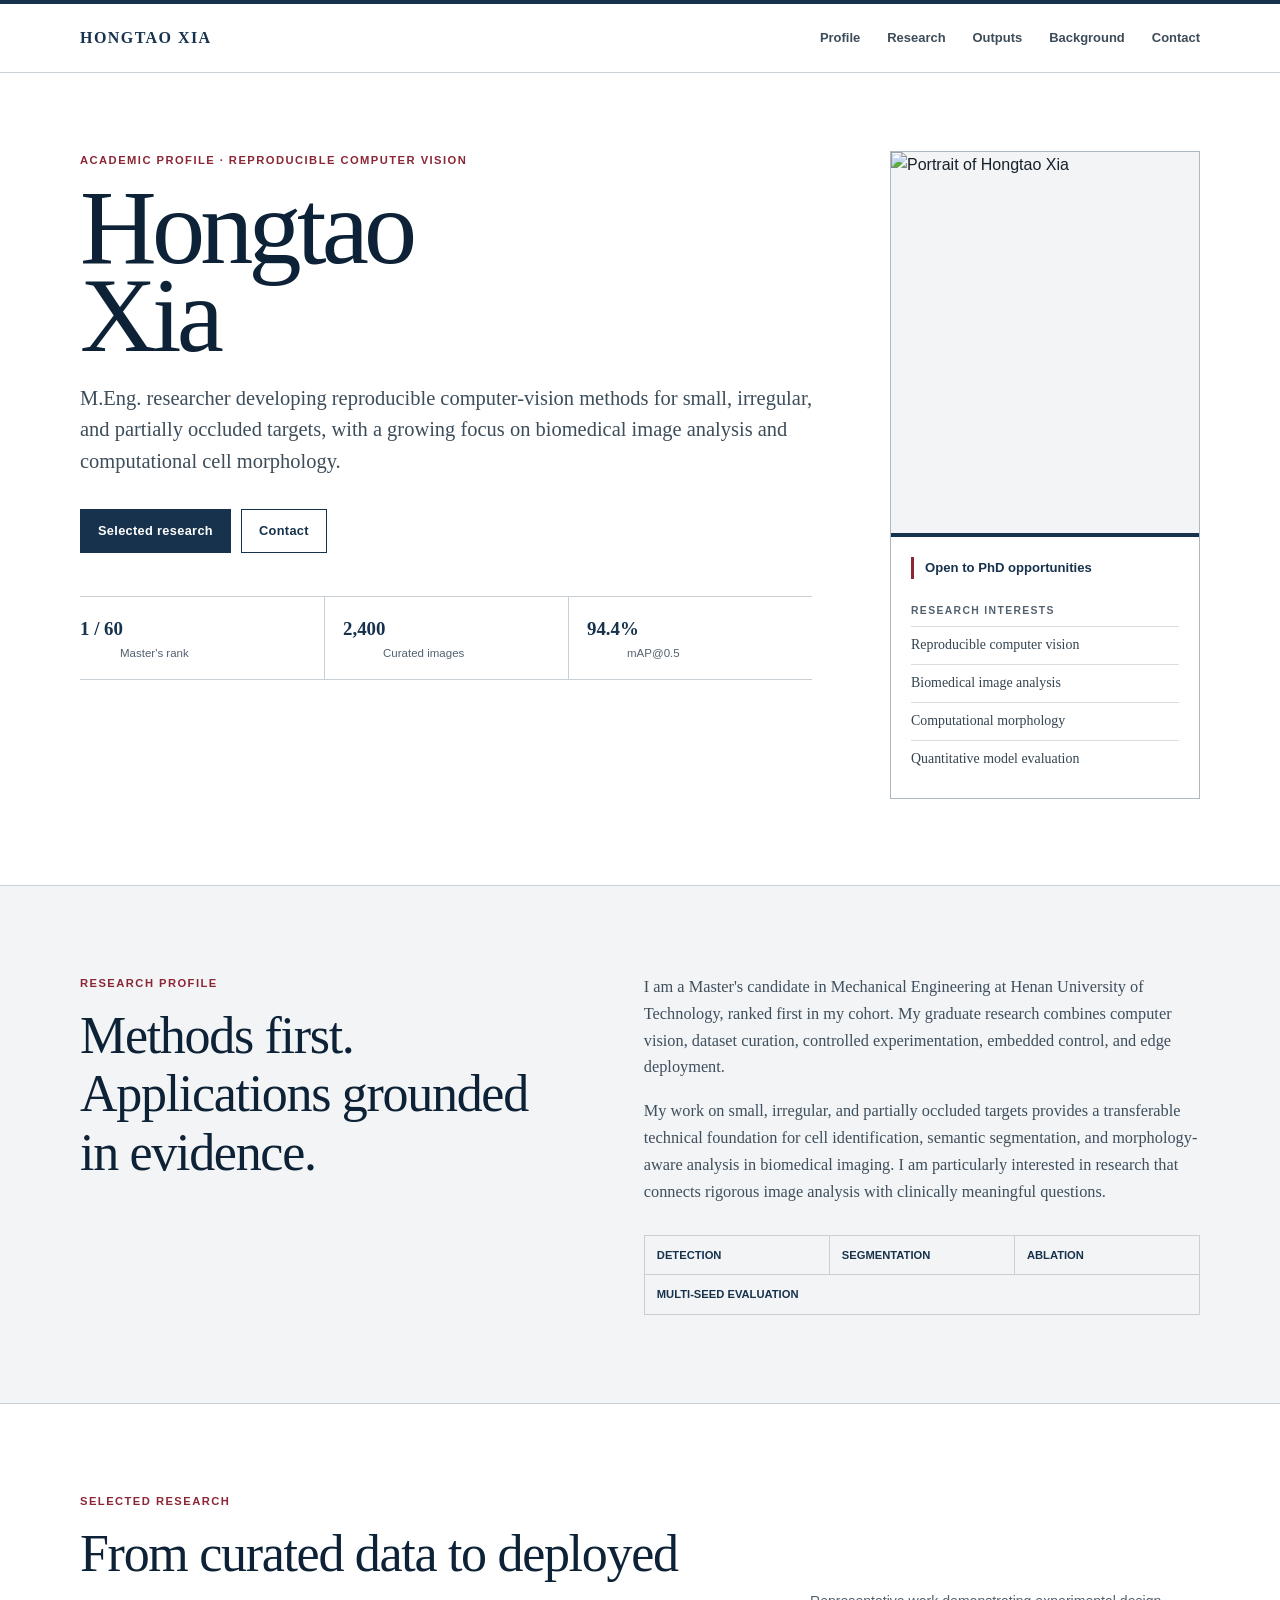
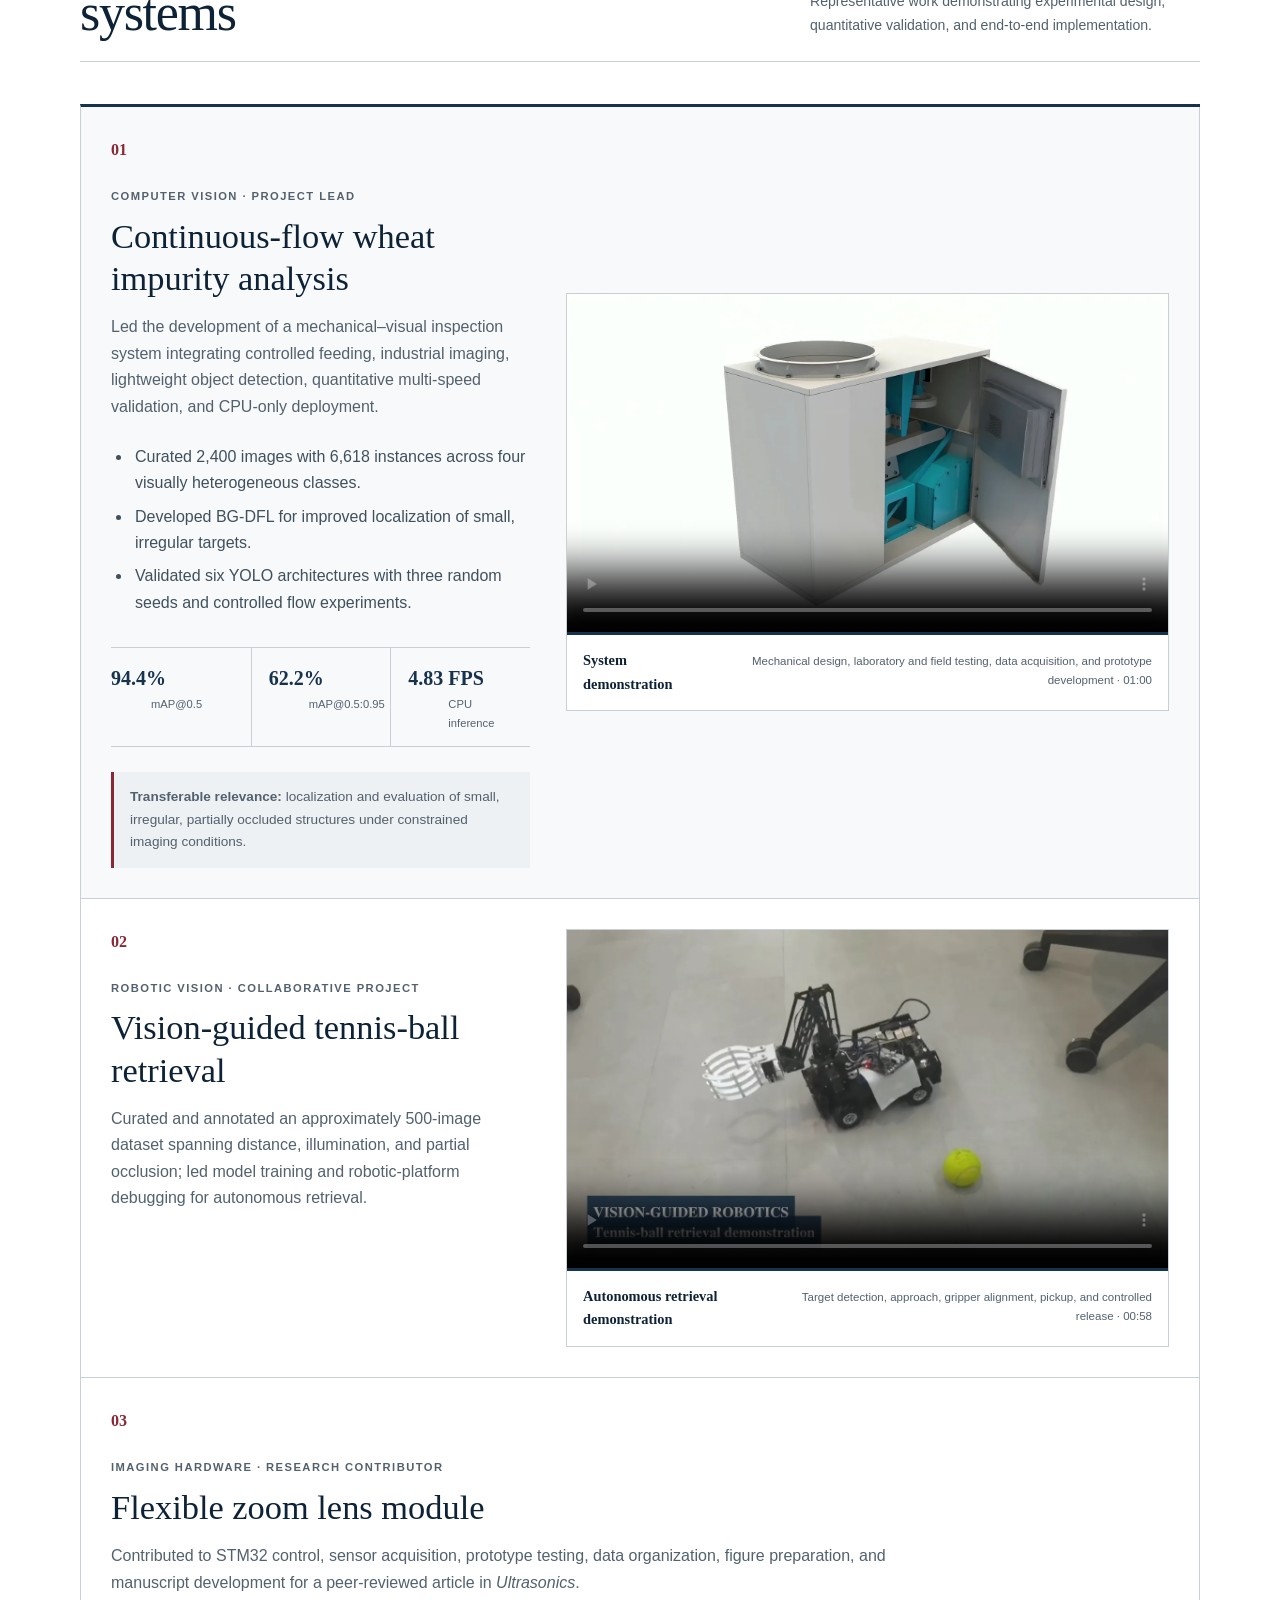
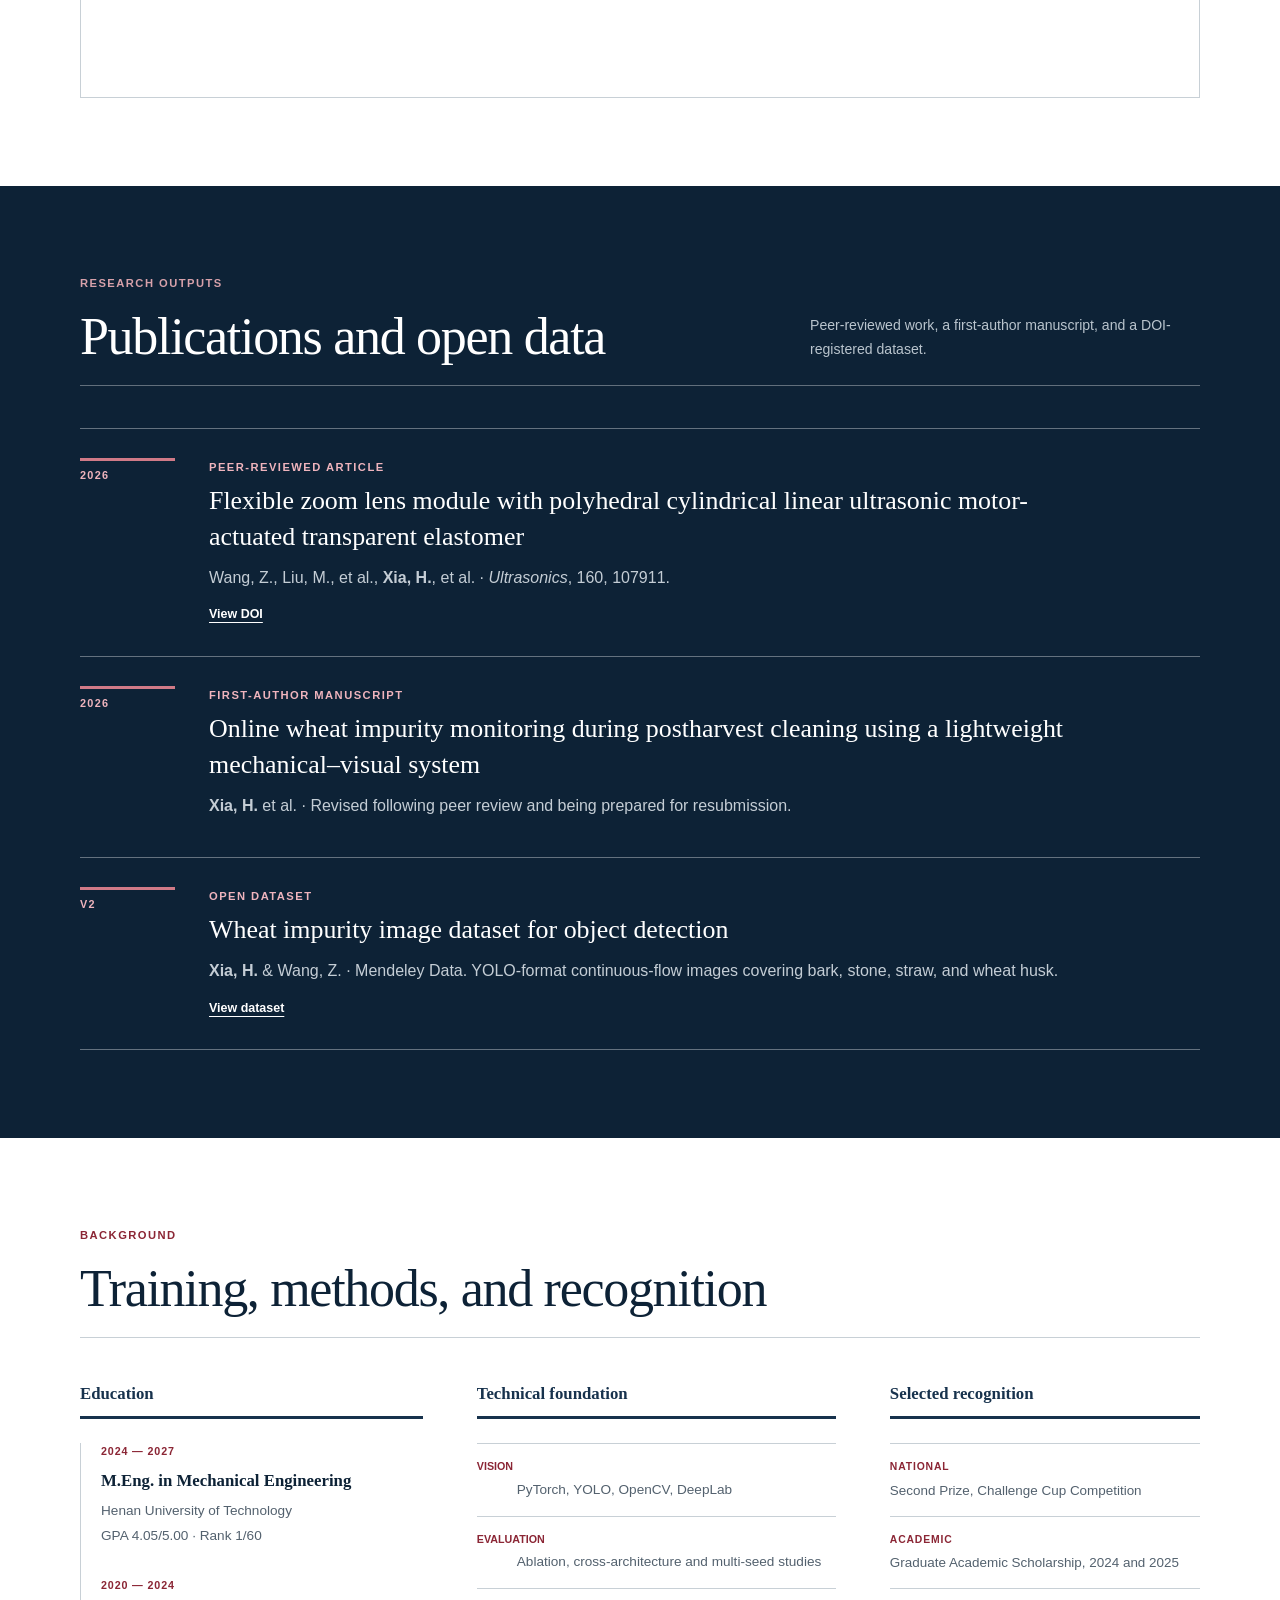
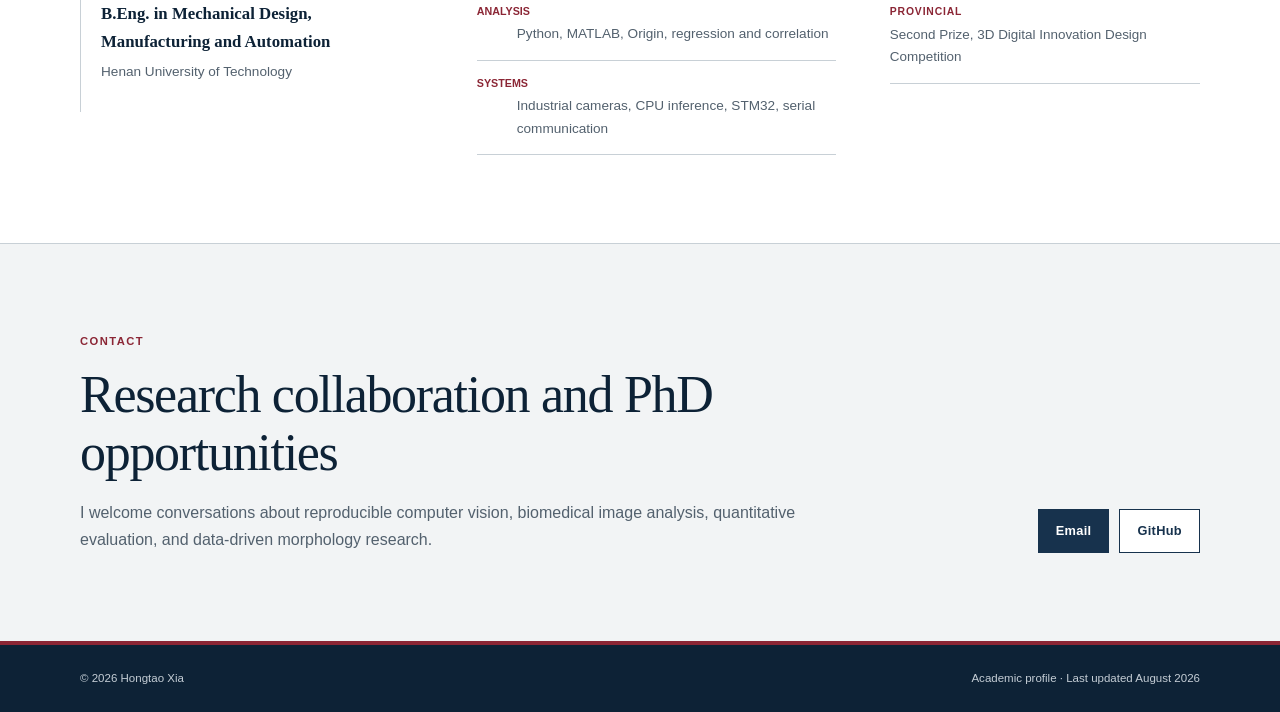
==== commit b26e314f: "Center wheat project video" ====
--- a/academic/index.html
+++ b/academic/index.html
@@ -8,7 +8,7 @@
   <meta name="description" content="Hongtao Xia — reproducible computer vision, quantitative validation, and biomedical image analysis interests.">
   <meta name="theme-color" content="#17324d">
   <title>Hongtao Xia | Academic Profile</title>
-  <link rel="stylesheet" href="styles.css?v=20260814-wheat-layout">
+  <link rel="stylesheet" href="styles.css?v=20260814-wheat-centered">
 </head>
 <body>
   <a class="skip-link" href="#main">Skip to content</a>
--- a/academic/styles.css
+++ b/academic/styles.css
@@ -121,6 +121,7 @@
 }
 .project-with-media .project-media { max-width: none; margin: 0; }
 .project-primary { background: #f8f9fa; }
+.project-primary .project-media { align-self: center; }
 .project-wide { grid-column: 1 / -1; min-height: 0; }
 
 .section-dark { color: white; background: var(--navy-dark); }
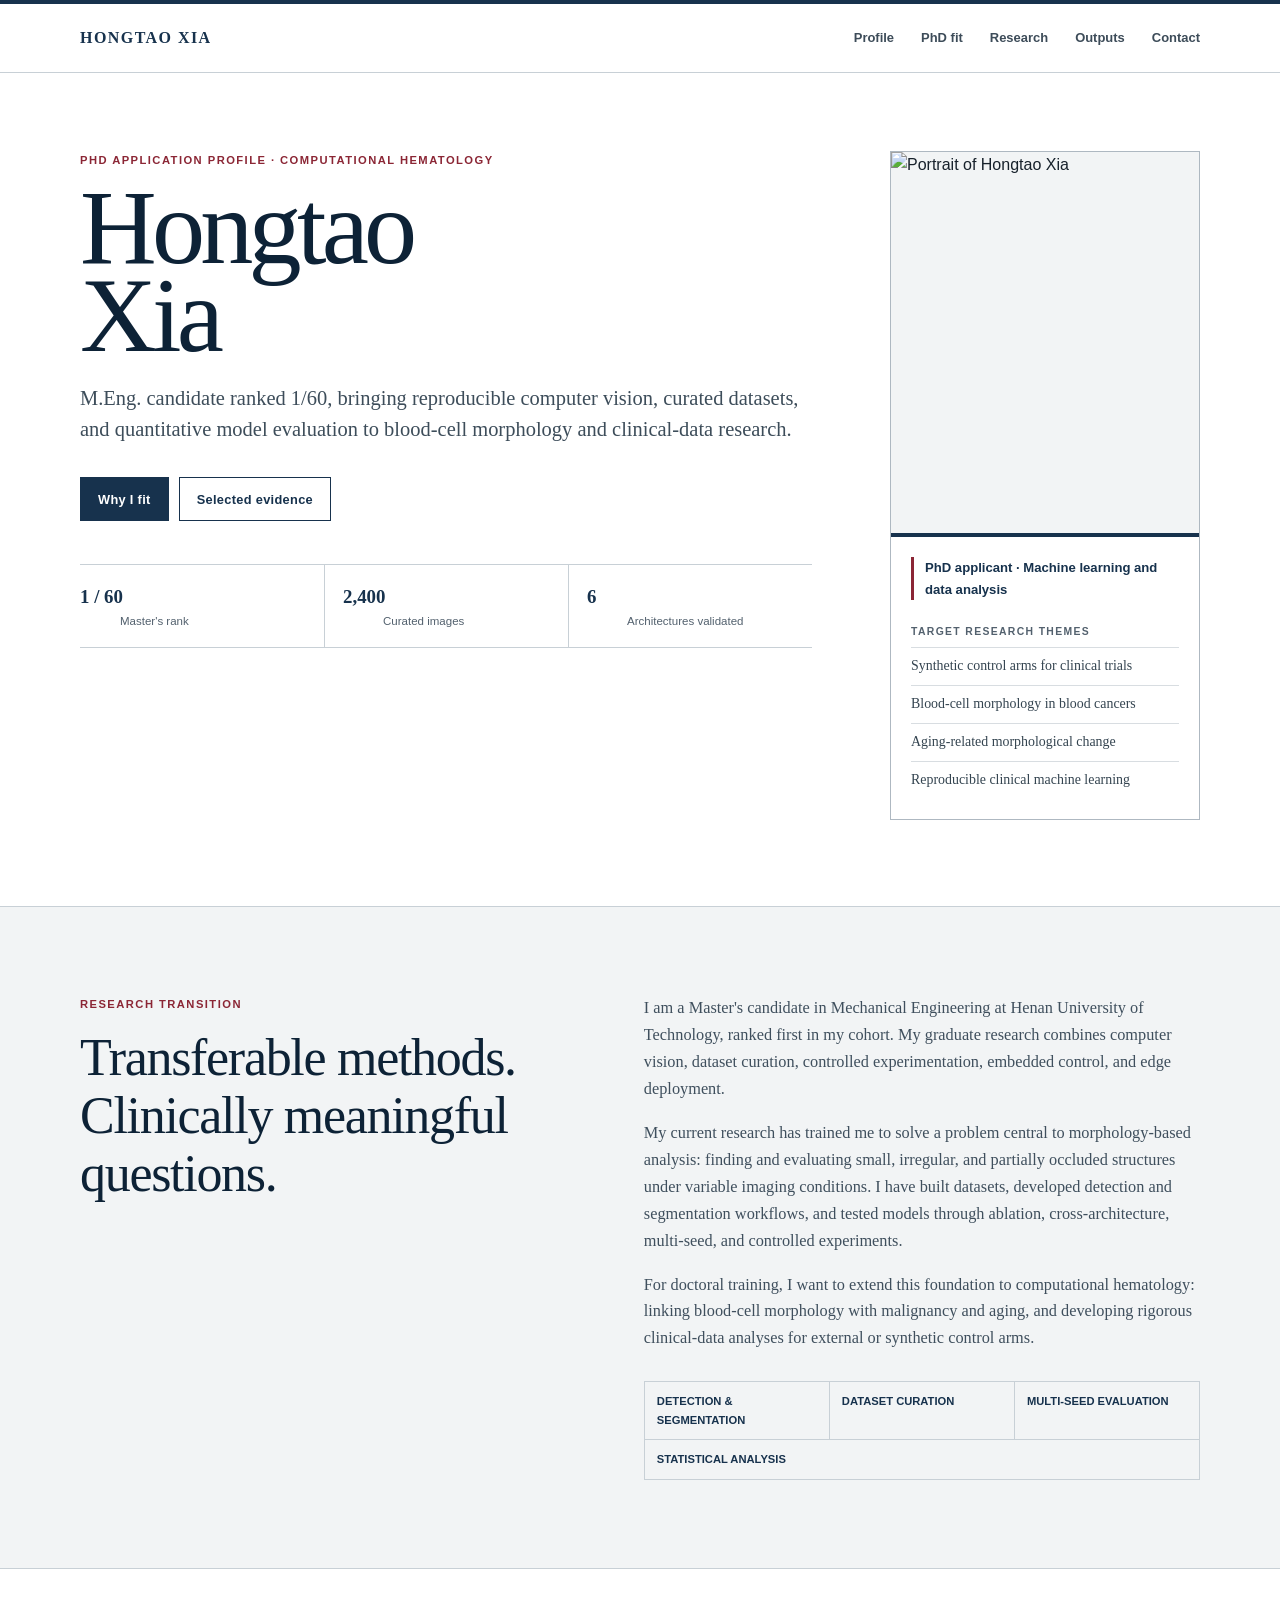
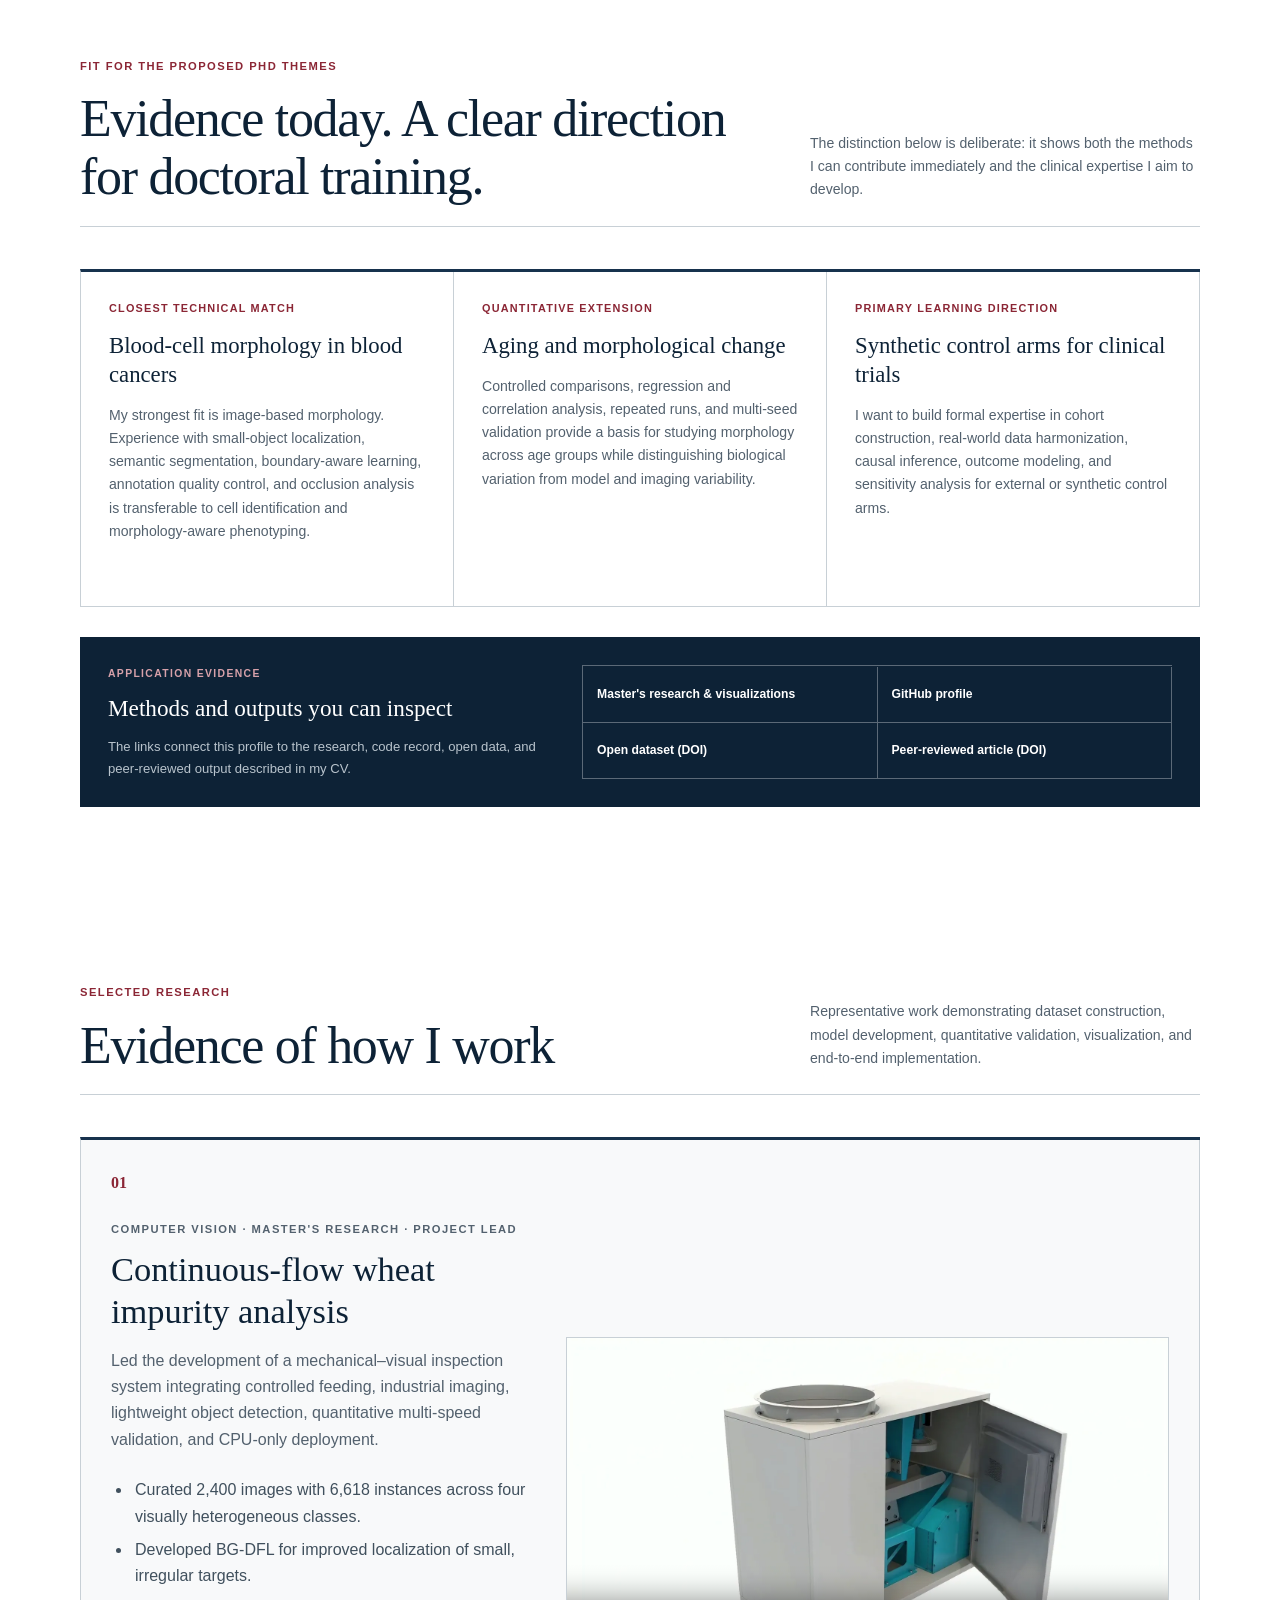
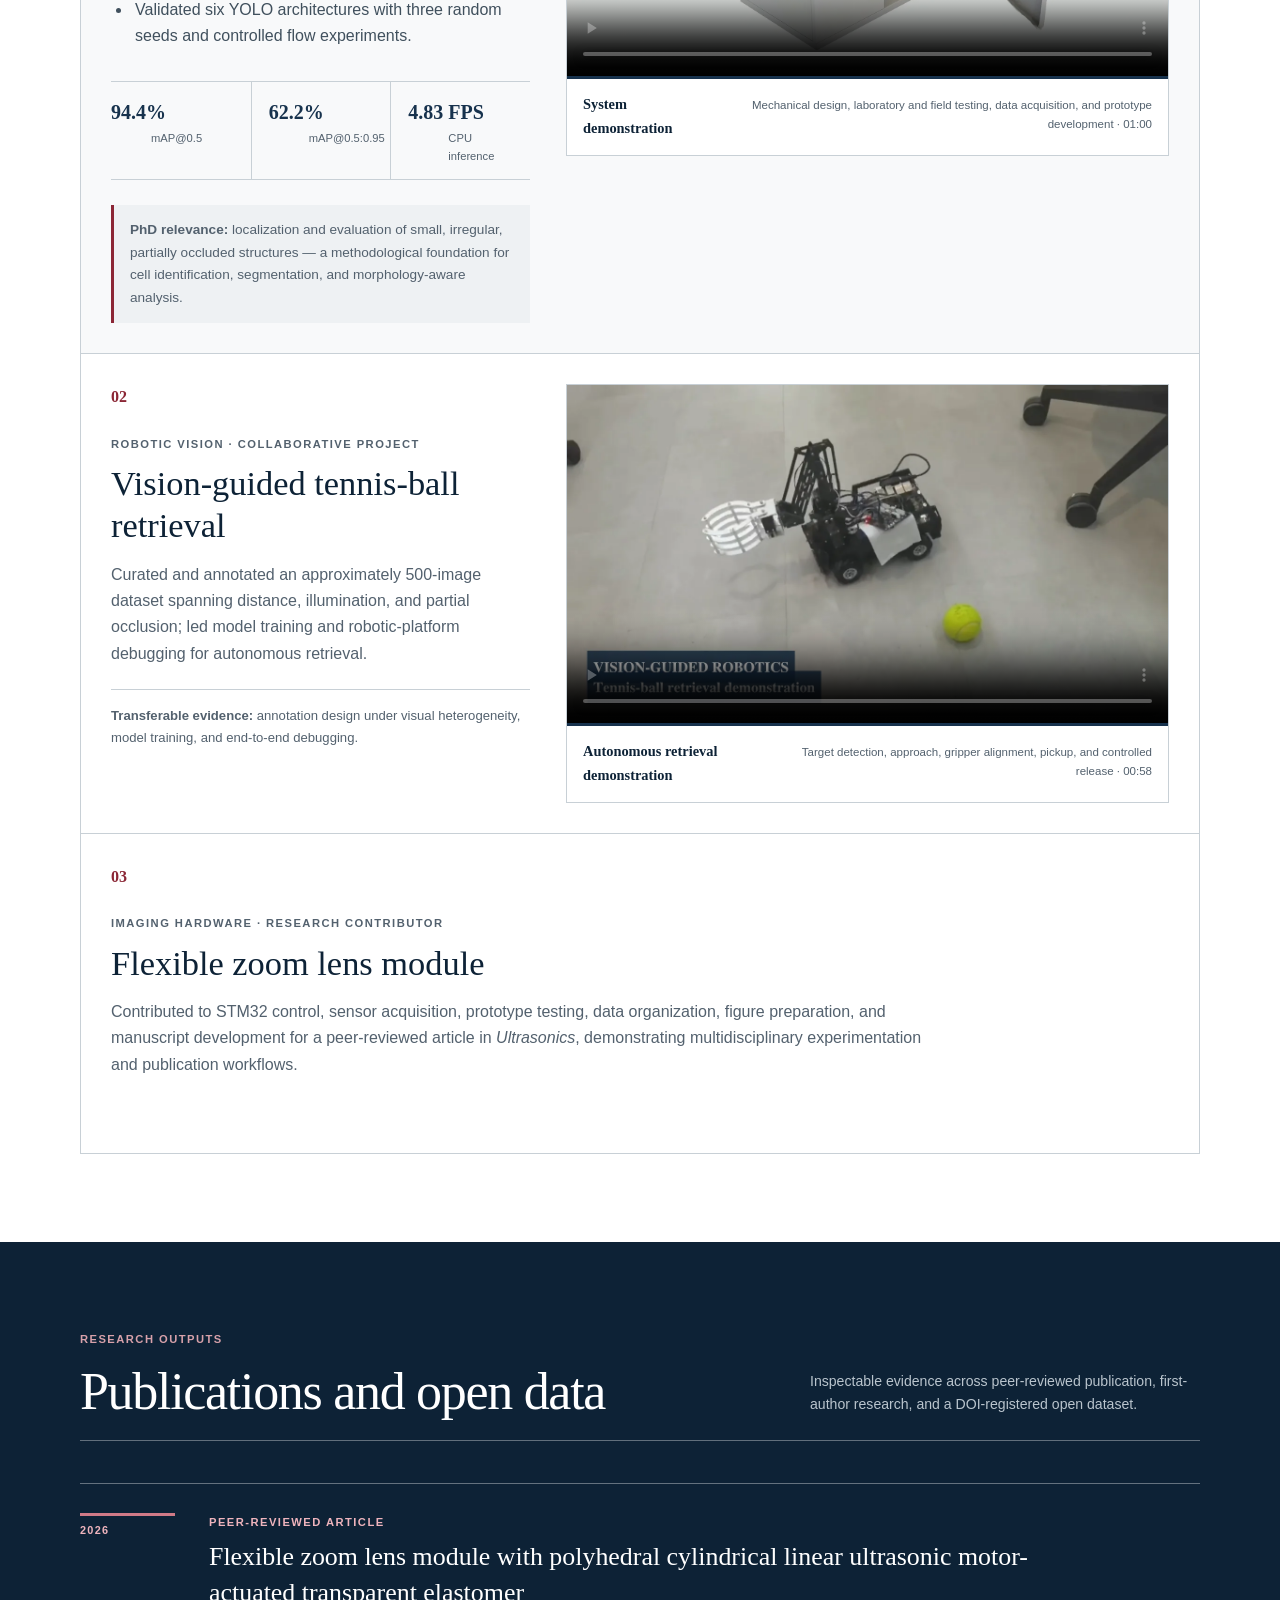
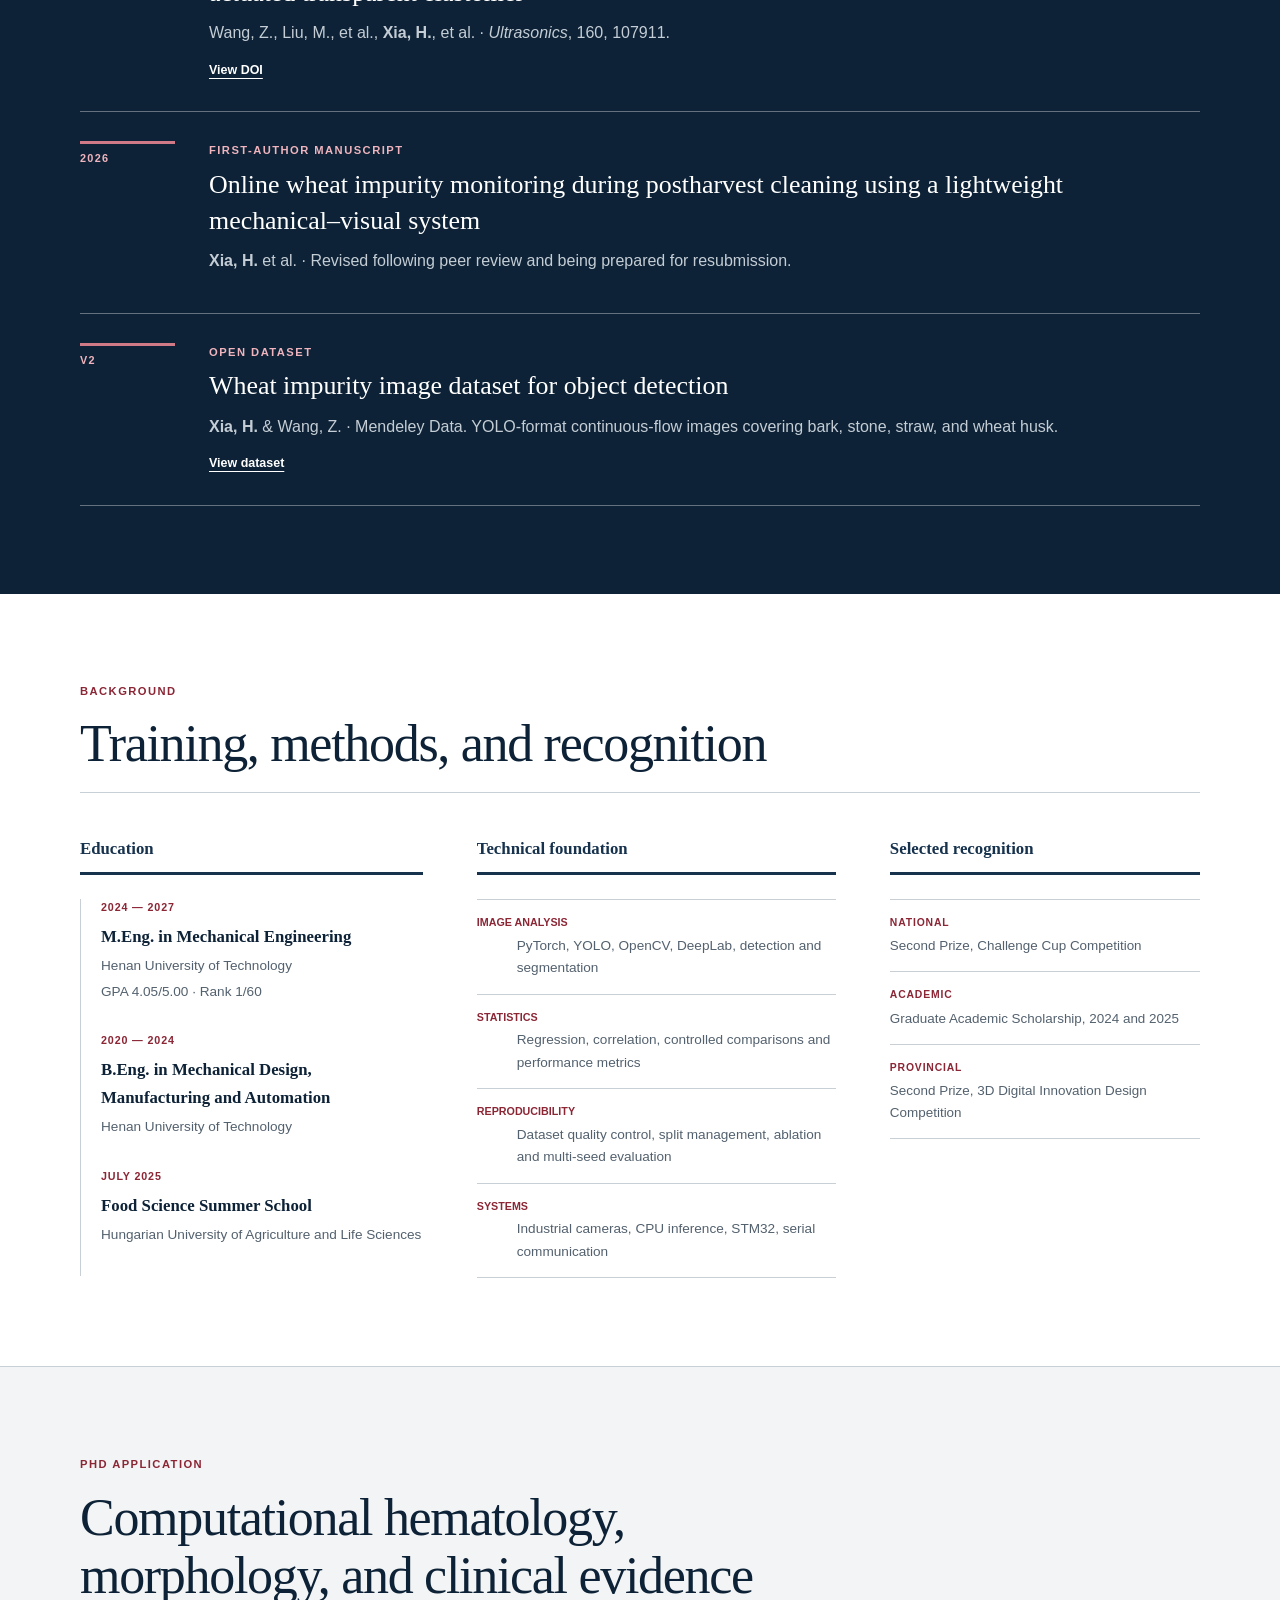
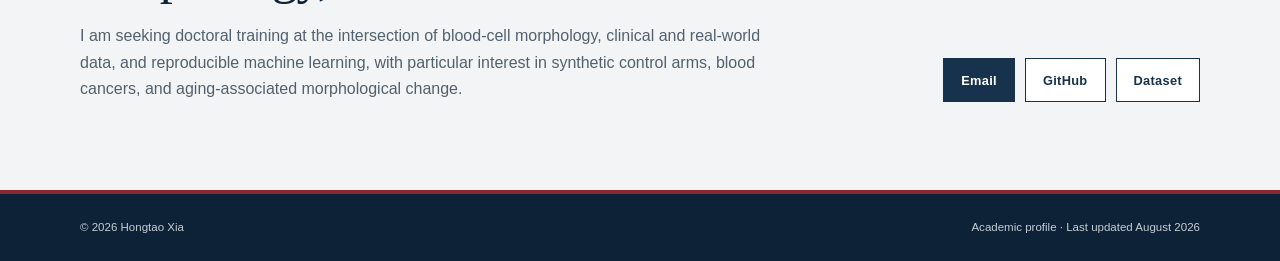
==== commit 6b40acfc: "Tailor academic site for hematology PhD" ====
--- a/academic/index.html
+++ b/academic/index.html
@@ -5,10 +5,10 @@
   <meta name="viewport" content="width=device-width, initial-scale=1">
   <meta name="robots" content="noindex, nofollow, noarchive, nosnippet">
   <meta name="googlebot" content="noindex, nofollow, noarchive, nosnippet">
-  <meta name="description" content="Hongtao Xia — reproducible computer vision, quantitative validation, and biomedical image analysis interests.">
+  <meta name="description" content="Hongtao Xia — PhD application profile in computational hematology, clinical machine learning, and reproducible image and data analysis.">
   <meta name="theme-color" content="#17324d">
-  <title>Hongtao Xia | Academic Profile</title>
-  <link rel="stylesheet" href="styles.css?v=20260814-wheat-centered">
+  <title>Hongtao Xia | PhD Application — Computational Hematology</title>
+  <link rel="stylesheet" href="styles.css?v=20260814-phd-fit">
 </head>
 <body>
   <a class="skip-link" href="#main">Skip to content</a>
@@ -18,9 +18,9 @@
       <a class="brand" href="#top">HONGTAO XIA</a>
       <div class="nav-links">
         <a href="#profile">Profile</a>
+        <a href="#fit">PhD fit</a>
         <a href="#research">Research</a>
         <a href="#outputs">Outputs</a>
-        <a href="#background">Background</a>
         <a href="#contact">Contact</a>
       </div>
     </nav>
@@ -29,17 +29,17 @@
   <main id="main">
     <section class="hero shell" id="top">
       <div class="hero-copy">
-        <p class="eyebrow">Academic profile · Reproducible computer vision</p>
+        <p class="eyebrow">PhD application profile · Computational hematology</p>
         <h1>Hongtao<br>Xia</h1>
-        <p class="lead">M.Eng. researcher developing reproducible computer-vision methods for small, irregular, and partially occluded targets, with a growing focus on biomedical image analysis and computational cell morphology.</p>
+        <p class="lead">M.Eng. candidate ranked 1/60, bringing reproducible computer vision, curated datasets, and quantitative model evaluation to blood-cell morphology and clinical-data research.</p>
         <div class="hero-actions">
-          <a class="button primary" href="#research">Selected research</a>
-          <a class="button secondary" href="mailto:xiahongtao6666@gmail.com">Contact</a>
+          <a class="button primary" href="#fit">Why I fit</a>
+          <a class="button secondary" href="#research">Selected evidence</a>
         </div>
         <dl class="quick-facts" aria-label="Academic highlights">
           <div><dt>1 / 60</dt><dd>Master's rank</dd></div>
           <div><dt>2,400</dt><dd>Curated images</dd></div>
-          <div><dt>94.4%</dt><dd>mAP@0.5</dd></div>
+          <div><dt>6</dt><dd>Architectures validated</dd></div>
         </dl>
       </div>
 
@@ -48,13 +48,13 @@
           <img src="https://avatars.githubusercontent.com/u/83192160?v=4" alt="Portrait of Hongtao Xia" width="520" height="650">
         </div>
         <div class="profile-card-body">
-          <p class="status">Open to PhD opportunities</p>
-          <p class="small-label">Research interests</p>
+          <p class="status">PhD applicant · Machine learning and data analysis</p>
+          <p class="small-label">Target research themes</p>
           <ul class="interest-list">
-            <li>Reproducible computer vision</li>
-            <li>Biomedical image analysis</li>
-            <li>Computational morphology</li>
-            <li>Quantitative model evaluation</li>
+            <li>Synthetic control arms for clinical trials</li>
+            <li>Blood-cell morphology in blood cancers</li>
+            <li>Aging-related morphological change</li>
+            <li>Reproducible clinical machine learning</li>
           </ul>
         </div>
       </aside>
@@ -63,18 +63,61 @@
     <section class="section section-soft" id="profile">
       <div class="shell split">
         <div class="section-intro">
-          <p class="section-kicker">Research profile</p>
-          <h2>Methods first.<br>Applications grounded in evidence.</h2>
+          <p class="section-kicker">Research transition</p>
+          <h2>Transferable methods.<br>Clinically meaningful questions.</h2>
         </div>
         <div class="prose">
           <p>I am a Master's candidate in Mechanical Engineering at Henan University of Technology, ranked first in my cohort. My graduate research combines computer vision, dataset curation, controlled experimentation, embedded control, and edge deployment.</p>
-          <p>My work on small, irregular, and partially occluded targets provides a transferable technical foundation for cell identification, semantic segmentation, and morphology-aware analysis in biomedical imaging. I am particularly interested in research that connects rigorous image analysis with clinically meaningful questions.</p>
+          <p>My current research has trained me to solve a problem central to morphology-based analysis: finding and evaluating small, irregular, and partially occluded structures under variable imaging conditions. I have built datasets, developed detection and segmentation workflows, and tested models through ablation, cross-architecture, multi-seed, and controlled experiments.</p>
+          <p>For doctoral training, I want to extend this foundation to computational hematology: linking blood-cell morphology with malignancy and aging, and developing rigorous clinical-data analyses for external or synthetic control arms.</p>
           <div class="method-strip" aria-label="Core methods">
-            <span>Detection</span>
-            <span>Segmentation</span>
-            <span>Ablation</span>
+            <span>Detection &amp; segmentation</span>
+            <span>Dataset curation</span>
             <span>Multi-seed evaluation</span>
+            <span>Statistical analysis</span>
           </div>
+        </div>
+      </div>
+    </section>
+
+    <section class="section shell" id="fit">
+      <div class="section-heading">
+        <div>
+          <p class="section-kicker">Fit for the proposed PhD themes</p>
+          <h2>Evidence today. A clear direction for doctoral training.</h2>
+        </div>
+        <p>The distinction below is deliberate: it shows both the methods I can contribute immediately and the clinical expertise I aim to develop.</p>
+      </div>
+
+      <div class="fit-grid">
+        <article class="fit-card">
+          <p class="fit-tag">Closest technical match</p>
+          <h3>Blood-cell morphology in blood cancers</h3>
+          <p>My strongest fit is image-based morphology. Experience with small-object localization, semantic segmentation, boundary-aware learning, annotation quality control, and occlusion analysis is transferable to cell identification and morphology-aware phenotyping.</p>
+        </article>
+        <article class="fit-card">
+          <p class="fit-tag">Quantitative extension</p>
+          <h3>Aging and morphological change</h3>
+          <p>Controlled comparisons, regression and correlation analysis, repeated runs, and multi-seed validation provide a basis for studying morphology across age groups while distinguishing biological variation from model and imaging variability.</p>
+        </article>
+        <article class="fit-card">
+          <p class="fit-tag">Primary learning direction</p>
+          <h3>Synthetic control arms for clinical trials</h3>
+          <p>I want to build formal expertise in cohort construction, real-world data harmonization, causal inference, outcome modeling, and sensitivity analysis for external or synthetic control arms.</p>
+        </article>
+      </div>
+
+      <div class="evidence-panel">
+        <div>
+          <p class="small-label">Application evidence</p>
+          <h3>Methods and outputs you can inspect</h3>
+          <p>The links connect this profile to the research, code record, open data, and peer-reviewed output described in my CV.</p>
+        </div>
+        <div class="evidence-links">
+          <a href="#research">Master's research &amp; visualizations</a>
+          <a href="https://github.com/HongtaoXia" target="_blank" rel="noreferrer">GitHub profile</a>
+          <a href="https://doi.org/10.17632/wszhsy9528.2" target="_blank" rel="noreferrer">Open dataset (DOI)</a>
+          <a href="https://doi.org/10.1016/j.ultras.2025.107911" target="_blank" rel="noreferrer">Peer-reviewed article (DOI)</a>
         </div>
       </div>
     </section>
@@ -83,16 +126,16 @@
       <div class="section-heading">
         <div>
           <p class="section-kicker">Selected research</p>
-          <h2>From curated data to deployed systems</h2>
-        </div>
-        <p>Representative work demonstrating experimental design, quantitative validation, and end-to-end implementation.</p>
+          <h2>Evidence of how I work</h2>
+        </div>
+        <p>Representative work demonstrating dataset construction, model development, quantitative validation, visualization, and end-to-end implementation.</p>
       </div>
 
       <div class="projects">
         <article class="project compact project-with-media project-primary">
           <div class="project-copy">
             <div class="project-index">01</div>
-            <p class="project-type">Computer vision · Project lead</p>
+            <p class="project-type">Computer vision · Master's research · Project lead</p>
             <h3>Continuous-flow wheat impurity analysis</h3>
             <p>Led the development of a mechanical–visual inspection system integrating controlled feeding, industrial imaging, lightweight object detection, quantitative multi-speed validation, and CPU-only deployment.</p>
             <ul class="project-points">
@@ -105,7 +148,7 @@
               <div><dt>62.2%</dt><dd>mAP@0.5:0.95</dd></div>
               <div><dt>4.83 FPS</dt><dd>CPU inference</dd></div>
             </dl>
-            <p class="transfer-note"><strong>Transferable relevance:</strong> localization and evaluation of small, irregular, partially occluded structures under constrained imaging conditions.</p>
+            <p class="transfer-note"><strong>PhD relevance:</strong> localization and evaluation of small, irregular, partially occluded structures — a methodological foundation for cell identification, segmentation, and morphology-aware analysis.</p>
           </div>
           <figure class="project-media">
             <video class="research-video" controls preload="metadata" playsinline poster="https://hongtaoxia.github.io/assets/images/wheat-monitoring-system.webp">
@@ -125,6 +168,7 @@
             <p class="project-type">Robotic vision · Collaborative project</p>
             <h3>Vision-guided tennis-ball retrieval</h3>
             <p>Curated and annotated an approximately 500-image dataset spanning distance, illumination, and partial occlusion; led model training and robotic-platform debugging for autonomous retrieval.</p>
+            <p class="project-note"><strong>Transferable evidence:</strong> annotation design under visual heterogeneity, model training, and end-to-end debugging.</p>
           </div>
           <figure class="project-media">
             <video class="research-video" controls preload="metadata" playsinline poster="https://hongtaoxia.github.io/assets/images/tennis-ball-retrieval.webp">
@@ -142,7 +186,7 @@
           <div class="project-index">03</div>
           <p class="project-type">Imaging hardware · Research contributor</p>
           <h3>Flexible zoom lens module</h3>
-          <p>Contributed to STM32 control, sensor acquisition, prototype testing, data organization, figure preparation, and manuscript development for a peer-reviewed article in <em>Ultrasonics</em>.</p>
+          <p>Contributed to STM32 control, sensor acquisition, prototype testing, data organization, figure preparation, and manuscript development for a peer-reviewed article in <em>Ultrasonics</em>, demonstrating multidisciplinary experimentation and publication workflows.</p>
         </article>
       </div>
     </section>
@@ -154,7 +198,7 @@
             <p class="section-kicker">Research outputs</p>
             <h2>Publications and open data</h2>
           </div>
-          <p>Peer-reviewed work, a first-author manuscript, and a DOI-registered dataset.</p>
+          <p>Inspectable evidence across peer-reviewed publication, first-author research, and a DOI-registered open dataset.</p>
         </div>
 
         <ol class="output-list">
@@ -210,14 +254,19 @@
             <h4>B.Eng. in Mechanical Design, Manufacturing and Automation</h4>
             <p>Henan University of Technology</p>
           </article>
+          <article class="timeline-item">
+            <p class="timeline-date">July 2025</p>
+            <h4>Food Science Summer School</h4>
+            <p>Hungarian University of Agriculture and Life Sciences</p>
+          </article>
         </section>
 
         <section>
           <h3 class="column-title">Technical foundation</h3>
           <dl class="definition-list">
-            <div><dt>Vision</dt><dd>PyTorch, YOLO, OpenCV, DeepLab</dd></div>
-            <div><dt>Evaluation</dt><dd>Ablation, cross-architecture and multi-seed studies</dd></div>
-            <div><dt>Analysis</dt><dd>Python, MATLAB, Origin, regression and correlation</dd></div>
+            <div><dt>Image analysis</dt><dd>PyTorch, YOLO, OpenCV, DeepLab, detection and segmentation</dd></div>
+            <div><dt>Statistics</dt><dd>Regression, correlation, controlled comparisons and performance metrics</dd></div>
+            <div><dt>Reproducibility</dt><dd>Dataset quality control, split management, ablation and multi-seed evaluation</dd></div>
             <div><dt>Systems</dt><dd>Industrial cameras, CPU inference, STM32, serial communication</dd></div>
           </dl>
         </section>
@@ -236,13 +285,14 @@
     <section class="section contact-section" id="contact">
       <div class="shell contact-panel">
         <div>
-          <p class="section-kicker">Contact</p>
-          <h2>Research collaboration and PhD opportunities</h2>
-          <p>I welcome conversations about reproducible computer vision, biomedical image analysis, quantitative evaluation, and data-driven morphology research.</p>
+          <p class="section-kicker">PhD application</p>
+          <h2>Computational hematology, morphology, and clinical evidence</h2>
+          <p>I am seeking doctoral training at the intersection of blood-cell morphology, clinical and real-world data, and reproducible machine learning, with particular interest in synthetic control arms, blood cancers, and aging-associated morphological change.</p>
         </div>
         <div class="contact-links">
           <a class="button primary" href="mailto:xiahongtao6666@gmail.com">Email</a>
           <a class="button secondary" href="https://github.com/HongtaoXia" target="_blank" rel="noreferrer">GitHub</a>
+          <a class="button secondary" href="https://doi.org/10.17632/wszhsy9528.2" target="_blank" rel="noreferrer">Dataset</a>
         </div>
       </div>
     </section>
--- a/academic/styles.css
+++ b/academic/styles.css
@@ -122,7 +122,21 @@
 .project-with-media .project-media { max-width: none; margin: 0; }
 .project-primary { background: #f8f9fa; }
 .project-primary .project-media { align-self: center; }
+.project-note { margin: 22px 0 0; padding-top: 15px; border-top: 1px solid var(--line); font-size: .82rem; }
 .project-wide { grid-column: 1 / -1; min-height: 0; }
+
+.fit-grid { display: grid; grid-template-columns: repeat(3, minmax(0, 1fr)); border-top: 3px solid var(--navy); border-left: 1px solid var(--line); }
+.fit-card { min-height: 335px; padding: 28px; border-right: 1px solid var(--line); border-bottom: 1px solid var(--line); background: white; }
+.fit-tag { margin-bottom: 13px; color: var(--red); font-size: .68rem; font-weight: 700; letter-spacing: .11em; text-transform: uppercase; }
+.fit-card h3 { margin-bottom: 15px; color: var(--navy-dark); font-size: 1.42rem; font-weight: 500; line-height: 1.28; }
+.fit-card p:last-child { margin-bottom: 0; color: var(--muted); font-size: .88rem; }
+.evidence-panel { display: grid; grid-template-columns: minmax(0, .85fr) minmax(0, 1.15fr); gap: 38px; margin-top: 30px; padding: 28px; color: white; background: var(--navy-dark); }
+.evidence-panel .small-label { color: var(--red-soft); }
+.evidence-panel h3 { margin-bottom: 9px; color: white; font-size: 1.45rem; font-weight: 500; }
+.evidence-panel p:not(.small-label) { margin-bottom: 0; color: #b9c4cd; font-size: .82rem; }
+.evidence-links { display: grid; grid-template-columns: 1fr 1fr; align-content: center; border-top: 1px solid rgba(255,255,255,.32); border-left: 1px solid rgba(255,255,255,.32); }
+.evidence-links a { display: flex; min-height: 56px; align-items: center; padding: 11px 14px; border-right: 1px solid rgba(255,255,255,.32); border-bottom: 1px solid rgba(255,255,255,.32); color: white; font-size: .76rem; font-weight: 700; text-decoration: none; }
+.evidence-links a:hover, .evidence-links a:focus { color: var(--navy-dark); background: white; }
 
 .section-dark { color: white; background: var(--navy-dark); }
 .section-dark h2 { color: white; }
@@ -163,6 +177,9 @@
 @media (max-width: 930px) {
   .hero { grid-template-columns: 1fr 270px; gap: 46px; }
   .split { grid-template-columns: 1fr; gap: 42px; }
+  .fit-grid { grid-template-columns: 1fr; }
+  .fit-card { min-height: 0; }
+  .evidence-panel { grid-template-columns: 1fr; }
   .background-grid { grid-template-columns: 1fr 1fr; }
   .background-grid section:last-child { grid-column: 1 / -1; }
 }
@@ -192,6 +209,7 @@
   .metrics div:first-child { border-top: 0; }
   .project-media figcaption { align-items: flex-start; flex-direction: column; gap: 3px; }
   .project-media figcaption span { text-align: left; }
+  .evidence-links { grid-template-columns: 1fr; }
   .output-list li { grid-template-columns: 1fr; gap: 14px; }
   .output-year { width: 62px; }
   .background-grid { grid-template-columns: 1fr; gap: 38px; }
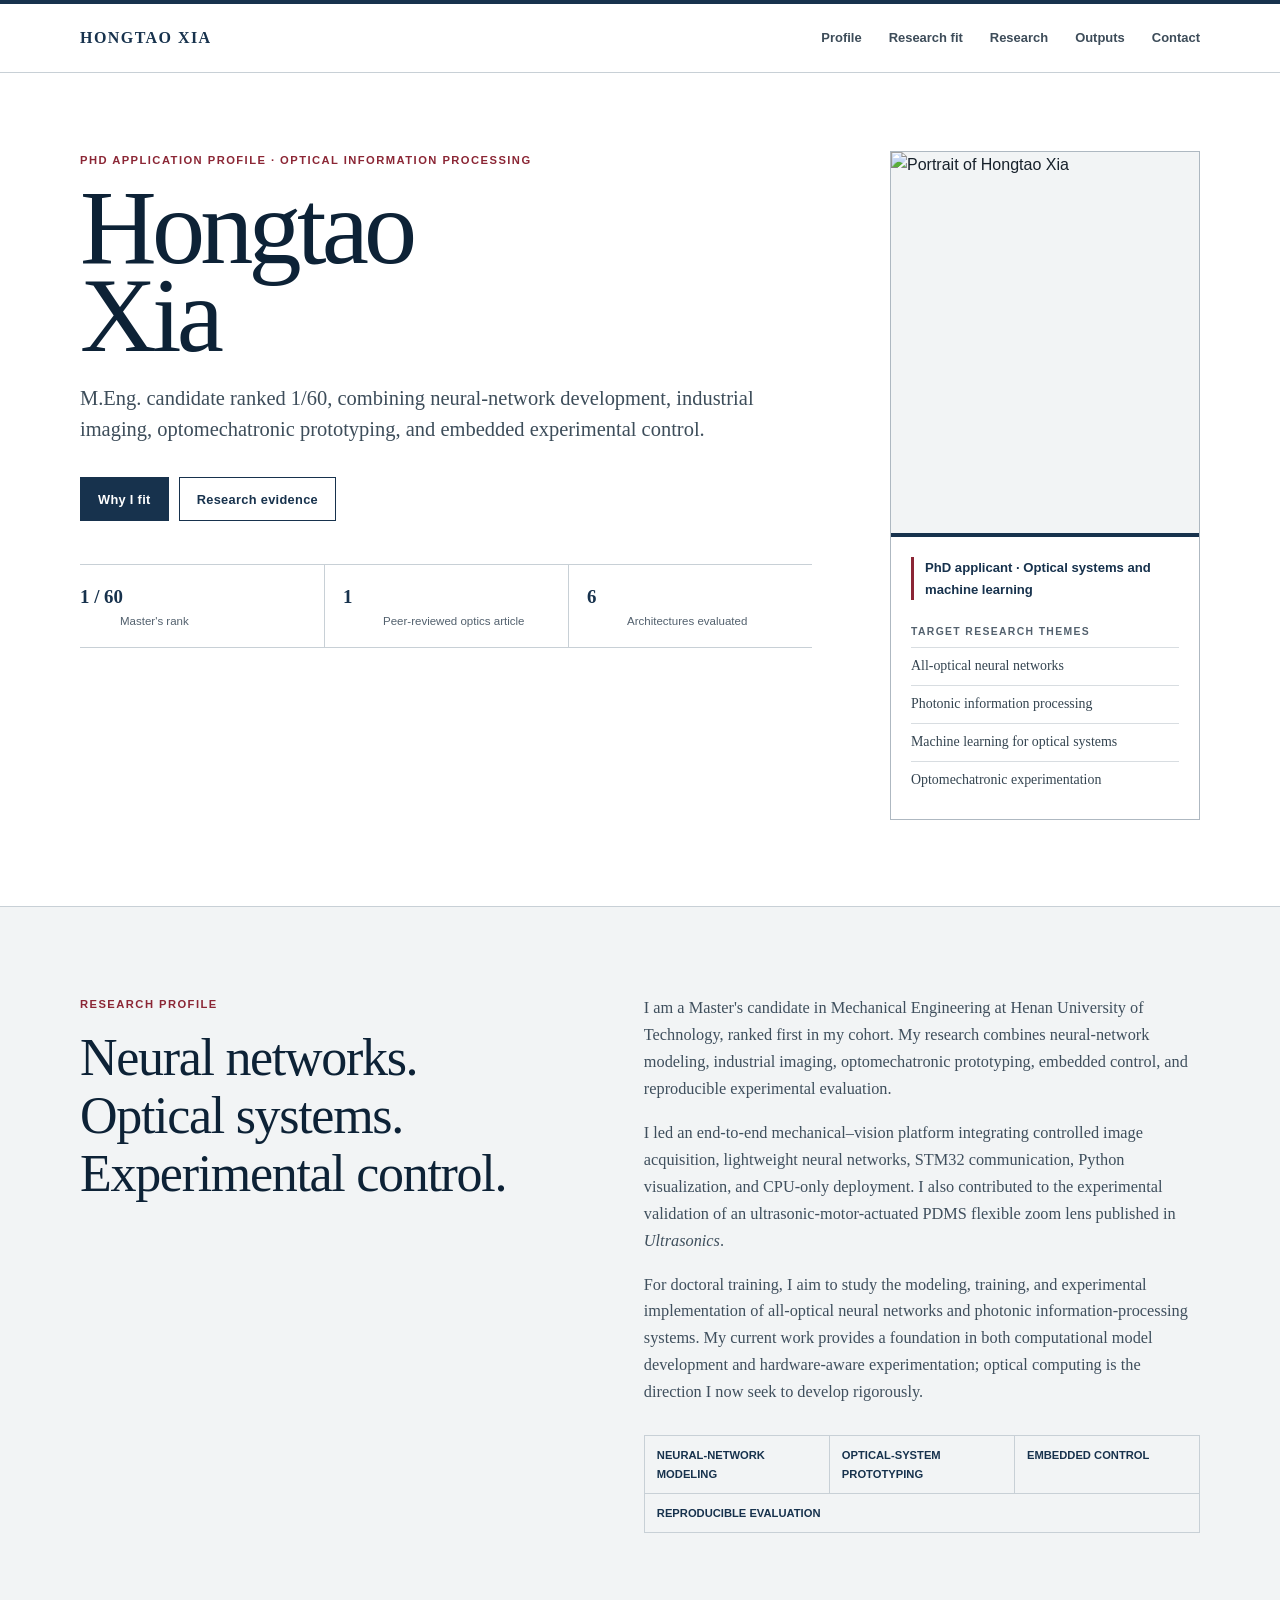
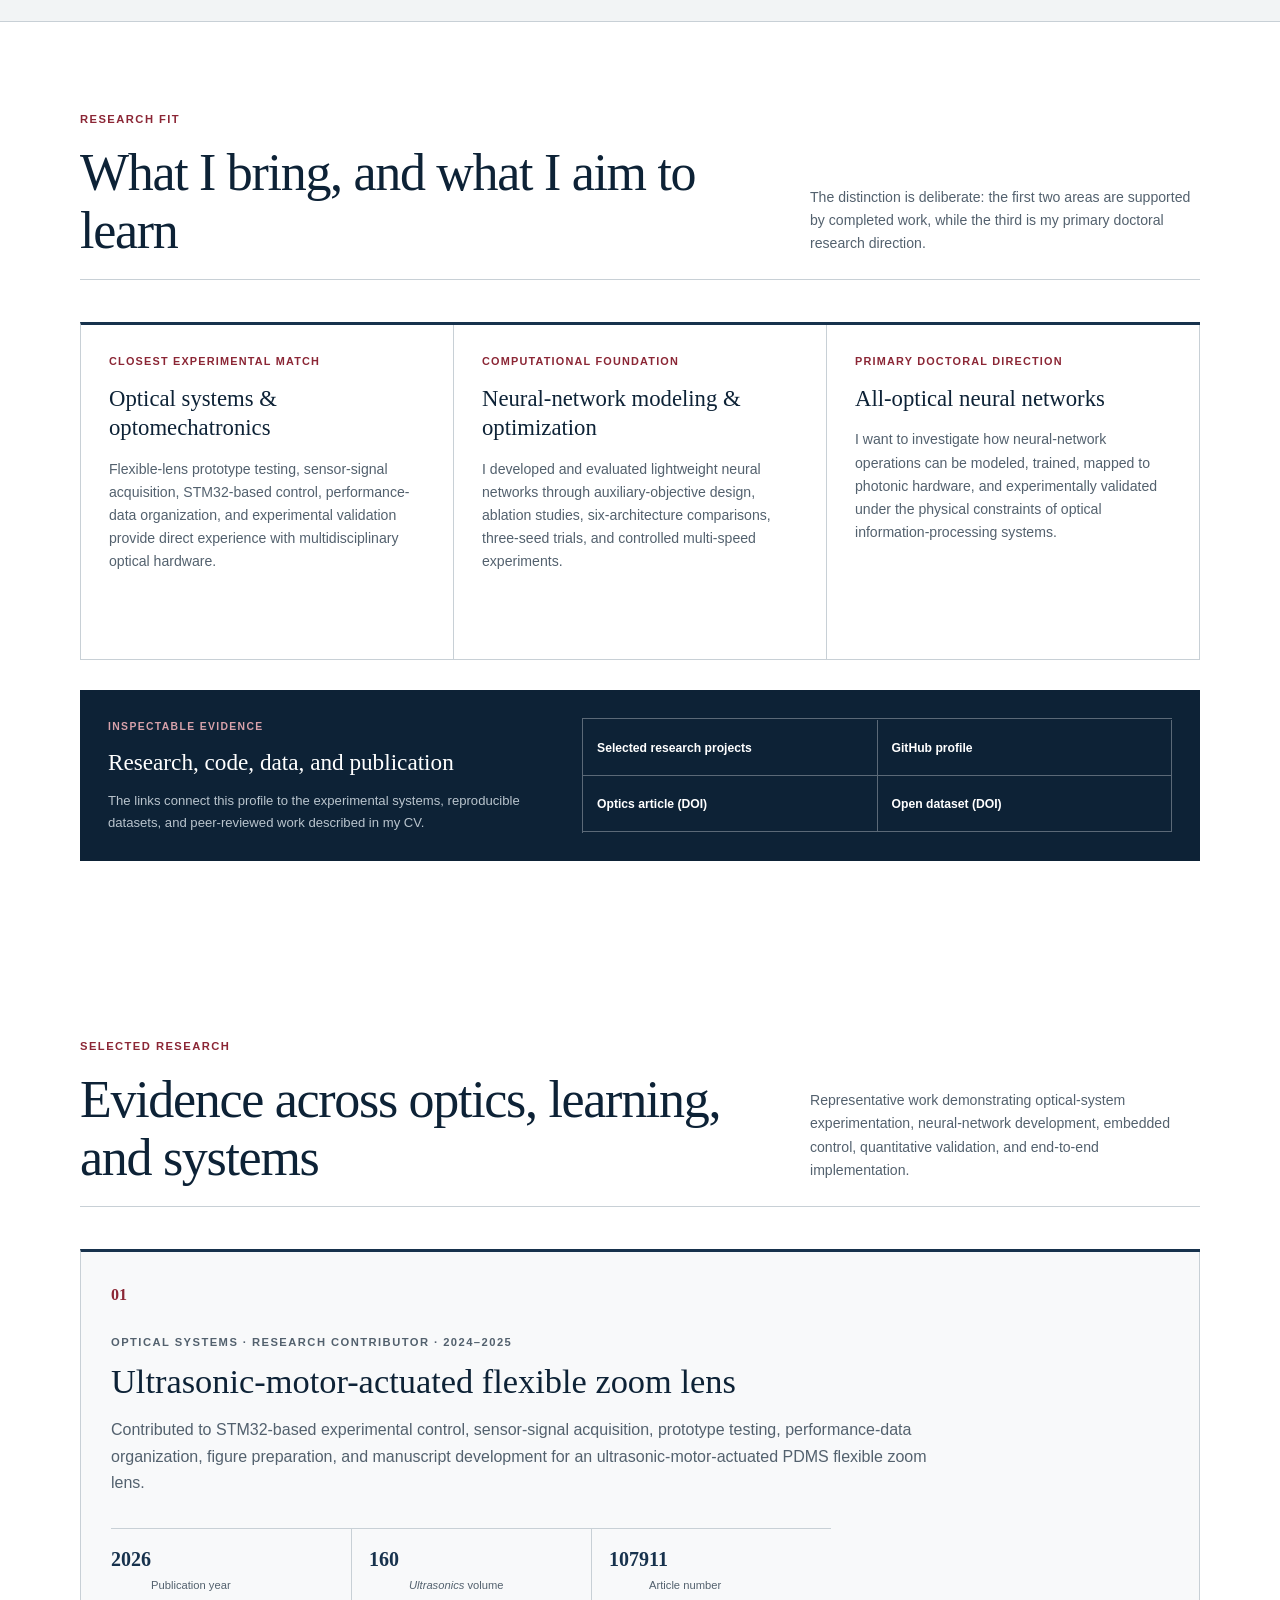
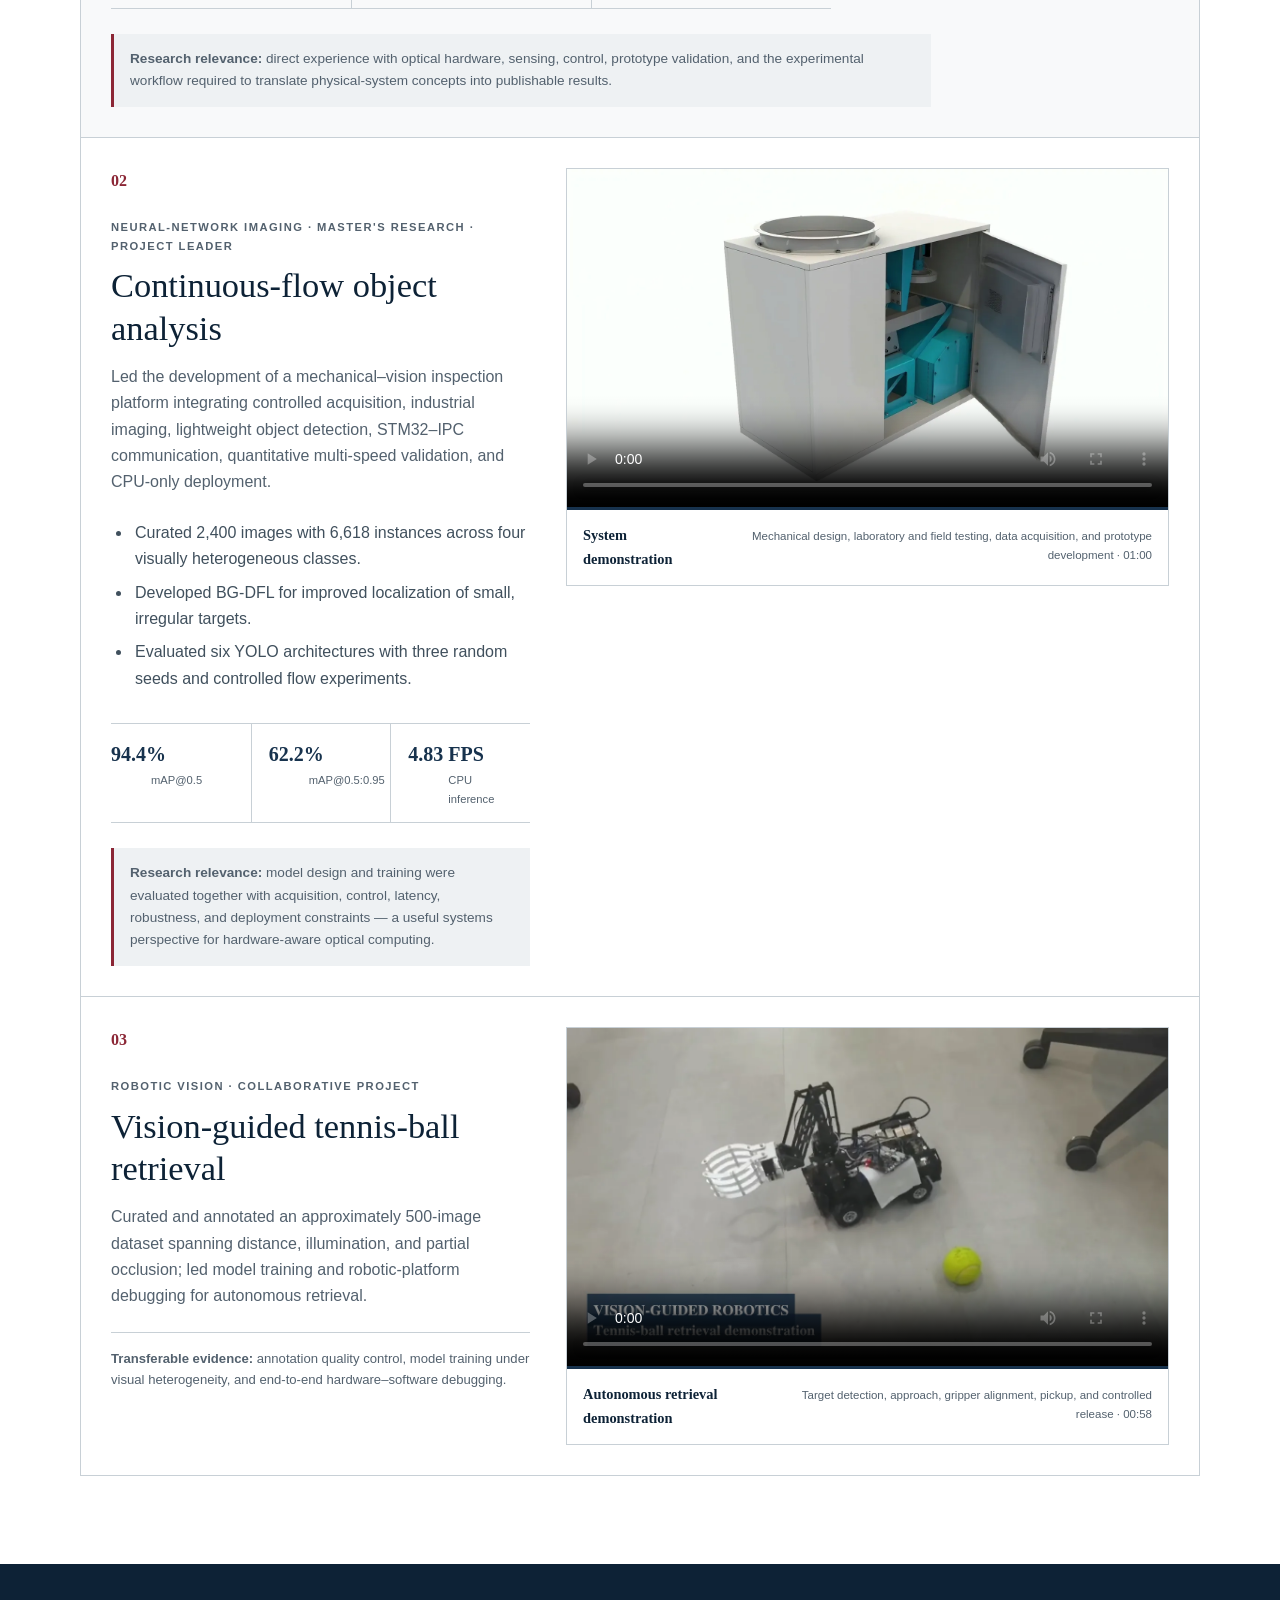
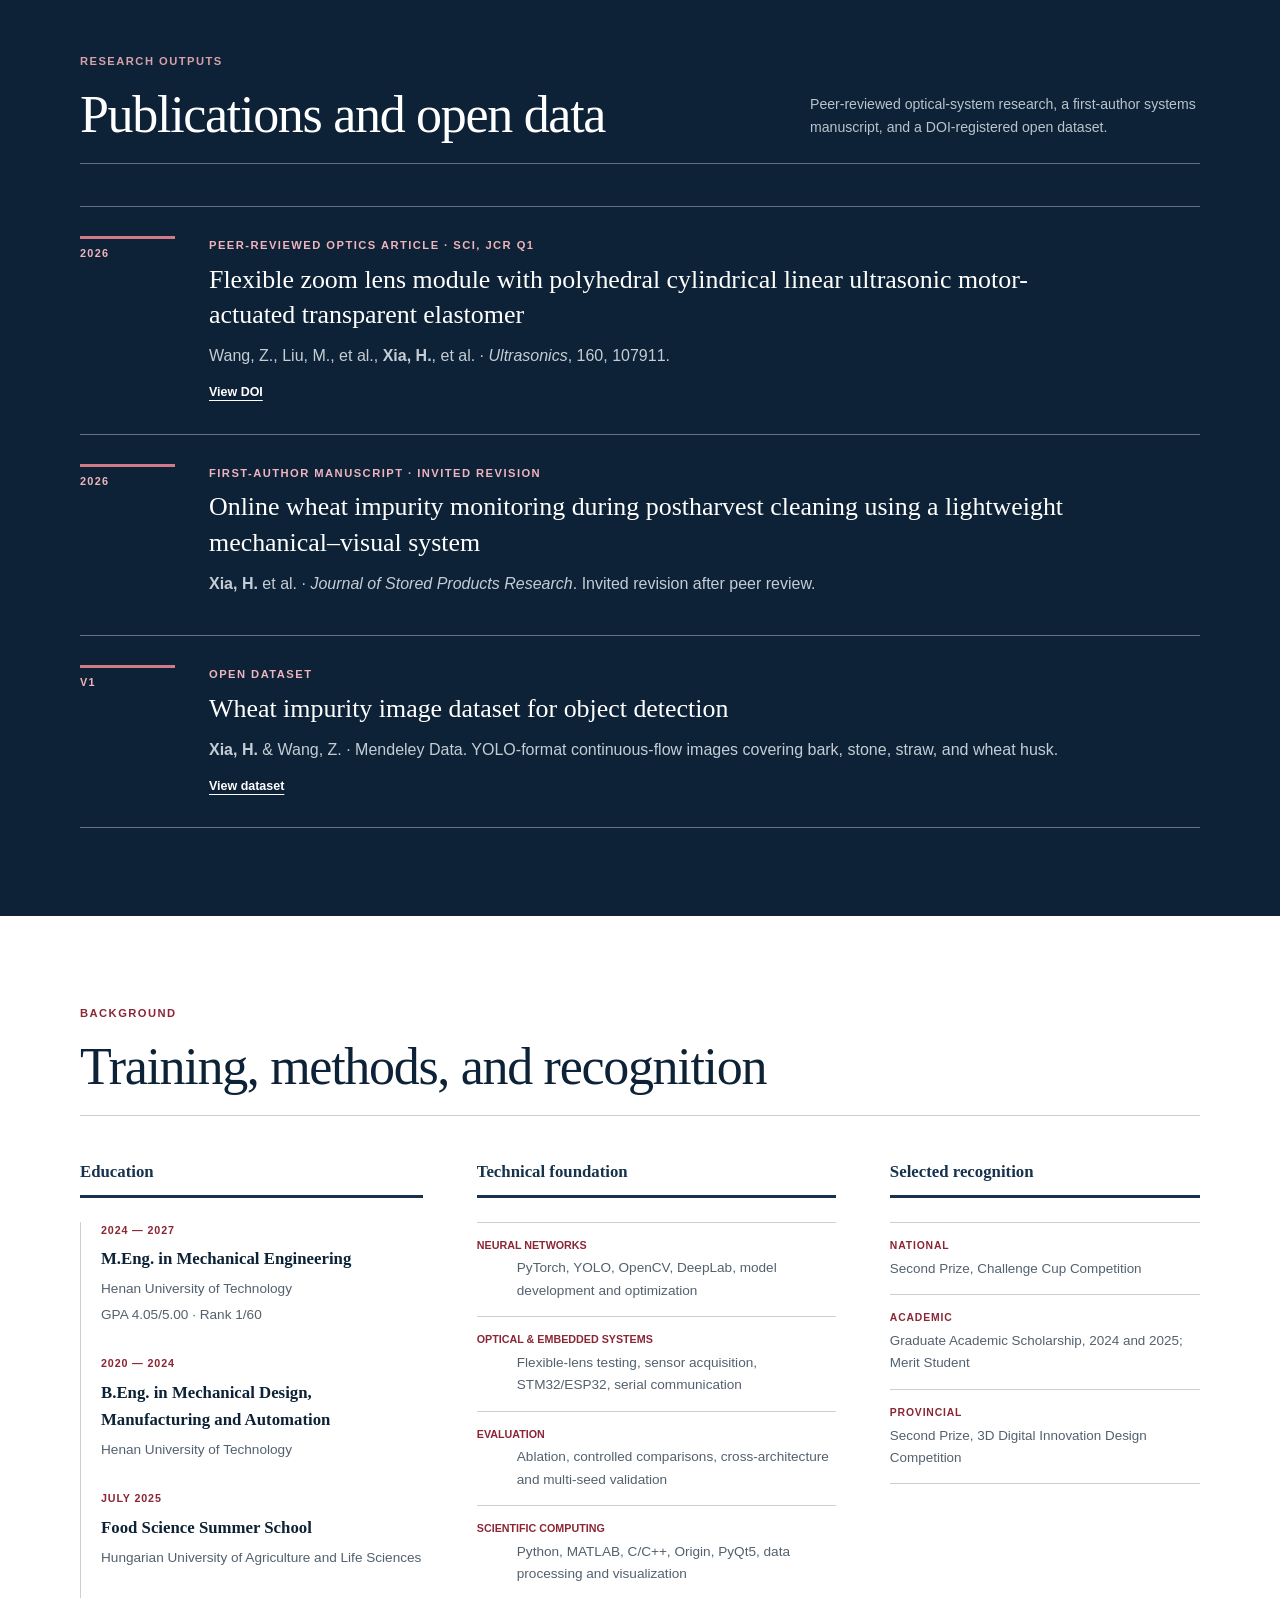
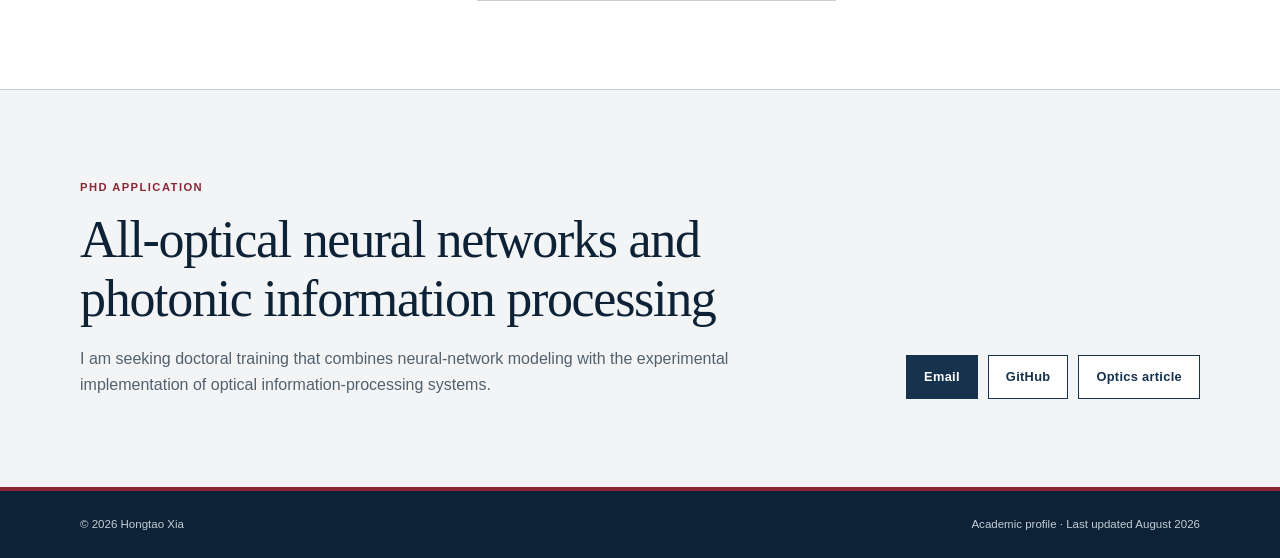
==== commit 5a3ef823: "Retarget academic profile to optical neural networks" ====
--- a/academic/index.html
+++ b/academic/index.html
@@ -5,10 +5,10 @@
   <meta name="viewport" content="width=device-width, initial-scale=1">
   <meta name="robots" content="noindex, nofollow, noarchive, nosnippet">
   <meta name="googlebot" content="noindex, nofollow, noarchive, nosnippet">
-  <meta name="description" content="Hongtao Xia — PhD application profile in computational hematology, clinical machine learning, and reproducible image and data analysis.">
+  <meta name="description" content="Hongtao Xia — PhD application profile in all-optical neural networks, photonic information processing, optical systems, and machine learning.">
   <meta name="theme-color" content="#17324d">
-  <title>Hongtao Xia | PhD Application — Computational Hematology</title>
-  <link rel="stylesheet" href="styles.css?v=20260814-phd-fit">
+  <title>Hongtao Xia | Optical Neural Networks &amp; Photonic Information Processing</title>
+  <link rel="stylesheet" href="styles.css?v=20260819-optical-phd">
 </head>
 <body>
   <a class="skip-link" href="#main">Skip to content</a>
@@ -18,7 +18,7 @@
       <a class="brand" href="#top">HONGTAO XIA</a>
       <div class="nav-links">
         <a href="#profile">Profile</a>
-        <a href="#fit">PhD fit</a>
+        <a href="#fit">Research fit</a>
         <a href="#research">Research</a>
         <a href="#outputs">Outputs</a>
         <a href="#contact">Contact</a>
@@ -29,17 +29,17 @@
   <main id="main">
     <section class="hero shell" id="top">
       <div class="hero-copy">
-        <p class="eyebrow">PhD application profile · Computational hematology</p>
+        <p class="eyebrow">PhD application profile · Optical information processing</p>
         <h1>Hongtao<br>Xia</h1>
-        <p class="lead">M.Eng. candidate ranked 1/60, bringing reproducible computer vision, curated datasets, and quantitative model evaluation to blood-cell morphology and clinical-data research.</p>
+        <p class="lead">M.Eng. candidate ranked 1/60, combining neural-network development, industrial imaging, optomechatronic prototyping, and embedded experimental control.</p>
         <div class="hero-actions">
           <a class="button primary" href="#fit">Why I fit</a>
-          <a class="button secondary" href="#research">Selected evidence</a>
+          <a class="button secondary" href="#research">Research evidence</a>
         </div>
         <dl class="quick-facts" aria-label="Academic highlights">
           <div><dt>1 / 60</dt><dd>Master's rank</dd></div>
-          <div><dt>2,400</dt><dd>Curated images</dd></div>
-          <div><dt>6</dt><dd>Architectures validated</dd></div>
+          <div><dt>1</dt><dd>Peer-reviewed optics article</dd></div>
+          <div><dt>6</dt><dd>Architectures evaluated</dd></div>
         </dl>
       </div>
 
@@ -48,13 +48,13 @@
           <img src="https://avatars.githubusercontent.com/u/83192160?v=4" alt="Portrait of Hongtao Xia" width="520" height="650">
         </div>
         <div class="profile-card-body">
-          <p class="status">PhD applicant · Machine learning and data analysis</p>
+          <p class="status">PhD applicant · Optical systems and machine learning</p>
           <p class="small-label">Target research themes</p>
           <ul class="interest-list">
-            <li>Synthetic control arms for clinical trials</li>
-            <li>Blood-cell morphology in blood cancers</li>
-            <li>Aging-related morphological change</li>
-            <li>Reproducible clinical machine learning</li>
+            <li>All-optical neural networks</li>
+            <li>Photonic information processing</li>
+            <li>Machine learning for optical systems</li>
+            <li>Optomechatronic experimentation</li>
           </ul>
         </div>
       </aside>
@@ -63,18 +63,18 @@
     <section class="section section-soft" id="profile">
       <div class="shell split">
         <div class="section-intro">
-          <p class="section-kicker">Research transition</p>
-          <h2>Transferable methods.<br>Clinically meaningful questions.</h2>
+          <p class="section-kicker">Research profile</p>
+          <h2>Neural networks.<br>Optical systems.<br>Experimental control.</h2>
         </div>
         <div class="prose">
-          <p>I am a Master's candidate in Mechanical Engineering at Henan University of Technology, ranked first in my cohort. My graduate research combines computer vision, dataset curation, controlled experimentation, embedded control, and edge deployment.</p>
-          <p>My current research has trained me to solve a problem central to morphology-based analysis: finding and evaluating small, irregular, and partially occluded structures under variable imaging conditions. I have built datasets, developed detection and segmentation workflows, and tested models through ablation, cross-architecture, multi-seed, and controlled experiments.</p>
-          <p>For doctoral training, I want to extend this foundation to computational hematology: linking blood-cell morphology with malignancy and aging, and developing rigorous clinical-data analyses for external or synthetic control arms.</p>
+          <p>I am a Master's candidate in Mechanical Engineering at Henan University of Technology, ranked first in my cohort. My research combines neural-network modeling, industrial imaging, optomechatronic prototyping, embedded control, and reproducible experimental evaluation.</p>
+          <p>I led an end-to-end mechanical–vision platform integrating controlled image acquisition, lightweight neural networks, STM32 communication, Python visualization, and CPU-only deployment. I also contributed to the experimental validation of an ultrasonic-motor-actuated PDMS flexible zoom lens published in <em>Ultrasonics</em>.</p>
+          <p>For doctoral training, I aim to study the modeling, training, and experimental implementation of all-optical neural networks and photonic information-processing systems. My current work provides a foundation in both computational model development and hardware-aware experimentation; optical computing is the direction I now seek to develop rigorously.</p>
           <div class="method-strip" aria-label="Core methods">
-            <span>Detection &amp; segmentation</span>
-            <span>Dataset curation</span>
-            <span>Multi-seed evaluation</span>
-            <span>Statistical analysis</span>
+            <span>Neural-network modeling</span>
+            <span>Optical-system prototyping</span>
+            <span>Embedded control</span>
+            <span>Reproducible evaluation</span>
           </div>
         </div>
       </div>
@@ -83,41 +83,41 @@
     <section class="section shell" id="fit">
       <div class="section-heading">
         <div>
-          <p class="section-kicker">Fit for the proposed PhD themes</p>
-          <h2>Evidence today. A clear direction for doctoral training.</h2>
-        </div>
-        <p>The distinction below is deliberate: it shows both the methods I can contribute immediately and the clinical expertise I aim to develop.</p>
+          <p class="section-kicker">Research fit</p>
+          <h2>What I bring, and what I aim to learn</h2>
+        </div>
+        <p>The distinction is deliberate: the first two areas are supported by completed work, while the third is my primary doctoral research direction.</p>
       </div>
 
       <div class="fit-grid">
         <article class="fit-card">
-          <p class="fit-tag">Closest technical match</p>
-          <h3>Blood-cell morphology in blood cancers</h3>
-          <p>My strongest fit is image-based morphology. Experience with small-object localization, semantic segmentation, boundary-aware learning, annotation quality control, and occlusion analysis is transferable to cell identification and morphology-aware phenotyping.</p>
+          <p class="fit-tag">Closest experimental match</p>
+          <h3>Optical systems &amp; optomechatronics</h3>
+          <p>Flexible-lens prototype testing, sensor-signal acquisition, STM32-based control, performance-data organization, and experimental validation provide direct experience with multidisciplinary optical hardware.</p>
         </article>
         <article class="fit-card">
-          <p class="fit-tag">Quantitative extension</p>
-          <h3>Aging and morphological change</h3>
-          <p>Controlled comparisons, regression and correlation analysis, repeated runs, and multi-seed validation provide a basis for studying morphology across age groups while distinguishing biological variation from model and imaging variability.</p>
+          <p class="fit-tag">Computational foundation</p>
+          <h3>Neural-network modeling &amp; optimization</h3>
+          <p>I developed and evaluated lightweight neural networks through auxiliary-objective design, ablation studies, six-architecture comparisons, three-seed trials, and controlled multi-speed experiments.</p>
         </article>
         <article class="fit-card">
-          <p class="fit-tag">Primary learning direction</p>
-          <h3>Synthetic control arms for clinical trials</h3>
-          <p>I want to build formal expertise in cohort construction, real-world data harmonization, causal inference, outcome modeling, and sensitivity analysis for external or synthetic control arms.</p>
+          <p class="fit-tag">Primary doctoral direction</p>
+          <h3>All-optical neural networks</h3>
+          <p>I want to investigate how neural-network operations can be modeled, trained, mapped to photonic hardware, and experimentally validated under the physical constraints of optical information-processing systems.</p>
         </article>
       </div>
 
       <div class="evidence-panel">
         <div>
-          <p class="small-label">Application evidence</p>
-          <h3>Methods and outputs you can inspect</h3>
-          <p>The links connect this profile to the research, code record, open data, and peer-reviewed output described in my CV.</p>
+          <p class="small-label">Inspectable evidence</p>
+          <h3>Research, code, data, and publication</h3>
+          <p>The links connect this profile to the experimental systems, reproducible datasets, and peer-reviewed work described in my CV.</p>
         </div>
         <div class="evidence-links">
-          <a href="#research">Master's research &amp; visualizations</a>
+          <a href="#research">Selected research projects</a>
           <a href="https://github.com/HongtaoXia" target="_blank" rel="noreferrer">GitHub profile</a>
-          <a href="https://doi.org/10.17632/wszhsy9528.2" target="_blank" rel="noreferrer">Open dataset (DOI)</a>
-          <a href="https://doi.org/10.1016/j.ultras.2025.107911" target="_blank" rel="noreferrer">Peer-reviewed article (DOI)</a>
+          <a href="https://doi.org/10.1016/j.ultras.2025.107911" target="_blank" rel="noreferrer">Optics article (DOI)</a>
+          <a href="https://doi.org/10.17632/wszhsy9528.1" target="_blank" rel="noreferrer">Open dataset (DOI)</a>
         </div>
       </div>
     </section>
@@ -126,29 +126,42 @@
       <div class="section-heading">
         <div>
           <p class="section-kicker">Selected research</p>
-          <h2>Evidence of how I work</h2>
-        </div>
-        <p>Representative work demonstrating dataset construction, model development, quantitative validation, visualization, and end-to-end implementation.</p>
+          <h2>Evidence across optics, learning, and systems</h2>
+        </div>
+        <p>Representative work demonstrating optical-system experimentation, neural-network development, embedded control, quantitative validation, and end-to-end implementation.</p>
       </div>
 
       <div class="projects">
-        <article class="project compact project-with-media project-primary">
+        <article class="project compact project-wide project-primary">
+          <div class="project-index">01</div>
+          <p class="project-type">Optical systems · Research contributor · 2024–2025</p>
+          <h3>Ultrasonic-motor-actuated flexible zoom lens</h3>
+          <p>Contributed to STM32-based experimental control, sensor-signal acquisition, prototype testing, performance-data organization, figure preparation, and manuscript development for an ultrasonic-motor-actuated PDMS flexible zoom lens.</p>
+          <dl class="metrics">
+            <div><dt>2026</dt><dd>Publication year</dd></div>
+            <div><dt>160</dt><dd><em>Ultrasonics</em> volume</dd></div>
+            <div><dt>107911</dt><dd>Article number</dd></div>
+          </dl>
+          <p class="transfer-note"><strong>Research relevance:</strong> direct experience with optical hardware, sensing, control, prototype validation, and the experimental workflow required to translate physical-system concepts into publishable results.</p>
+        </article>
+
+        <article class="project compact project-with-media">
           <div class="project-copy">
-            <div class="project-index">01</div>
-            <p class="project-type">Computer vision · Master's research · Project lead</p>
-            <h3>Continuous-flow wheat impurity analysis</h3>
-            <p>Led the development of a mechanical–visual inspection system integrating controlled feeding, industrial imaging, lightweight object detection, quantitative multi-speed validation, and CPU-only deployment.</p>
+            <div class="project-index">02</div>
+            <p class="project-type">Neural-network imaging · Master's research · Project leader</p>
+            <h3>Continuous-flow object analysis</h3>
+            <p>Led the development of a mechanical–vision inspection platform integrating controlled acquisition, industrial imaging, lightweight object detection, STM32–IPC communication, quantitative multi-speed validation, and CPU-only deployment.</p>
             <ul class="project-points">
               <li>Curated 2,400 images with 6,618 instances across four visually heterogeneous classes.</li>
               <li>Developed BG-DFL for improved localization of small, irregular targets.</li>
-              <li>Validated six YOLO architectures with three random seeds and controlled flow experiments.</li>
+              <li>Evaluated six YOLO architectures with three random seeds and controlled flow experiments.</li>
             </ul>
             <dl class="metrics">
               <div><dt>94.4%</dt><dd>mAP@0.5</dd></div>
               <div><dt>62.2%</dt><dd>mAP@0.5:0.95</dd></div>
               <div><dt>4.83 FPS</dt><dd>CPU inference</dd></div>
             </dl>
-            <p class="transfer-note"><strong>PhD relevance:</strong> localization and evaluation of small, irregular, partially occluded structures — a methodological foundation for cell identification, segmentation, and morphology-aware analysis.</p>
+            <p class="transfer-note"><strong>Research relevance:</strong> model design and training were evaluated together with acquisition, control, latency, robustness, and deployment constraints — a useful systems perspective for hardware-aware optical computing.</p>
           </div>
           <figure class="project-media">
             <video class="research-video" controls preload="metadata" playsinline poster="https://hongtaoxia.github.io/assets/images/wheat-monitoring-system.webp">
@@ -164,11 +177,11 @@
 
         <article class="project compact project-with-media">
           <div class="project-copy">
-            <div class="project-index">02</div>
+            <div class="project-index">03</div>
             <p class="project-type">Robotic vision · Collaborative project</p>
             <h3>Vision-guided tennis-ball retrieval</h3>
             <p>Curated and annotated an approximately 500-image dataset spanning distance, illumination, and partial occlusion; led model training and robotic-platform debugging for autonomous retrieval.</p>
-            <p class="project-note"><strong>Transferable evidence:</strong> annotation design under visual heterogeneity, model training, and end-to-end debugging.</p>
+            <p class="project-note"><strong>Transferable evidence:</strong> annotation quality control, model training under visual heterogeneity, and end-to-end hardware–software debugging.</p>
           </div>
           <figure class="project-media">
             <video class="research-video" controls preload="metadata" playsinline poster="https://hongtaoxia.github.io/assets/images/tennis-ball-retrieval.webp">
@@ -181,13 +194,6 @@
             </figcaption>
           </figure>
         </article>
-
-        <article class="project compact project-wide">
-          <div class="project-index">03</div>
-          <p class="project-type">Imaging hardware · Research contributor</p>
-          <h3>Flexible zoom lens module</h3>
-          <p>Contributed to STM32 control, sensor acquisition, prototype testing, data organization, figure preparation, and manuscript development for a peer-reviewed article in <em>Ultrasonics</em>, demonstrating multidisciplinary experimentation and publication workflows.</p>
-        </article>
       </div>
     </section>
 
@@ -198,14 +204,14 @@
             <p class="section-kicker">Research outputs</p>
             <h2>Publications and open data</h2>
           </div>
-          <p>Inspectable evidence across peer-reviewed publication, first-author research, and a DOI-registered open dataset.</p>
+          <p>Peer-reviewed optical-system research, a first-author systems manuscript, and a DOI-registered open dataset.</p>
         </div>
 
         <ol class="output-list">
           <li>
             <span class="output-year">2026</span>
             <div>
-              <p class="output-kind">Peer-reviewed article</p>
+              <p class="output-kind">Peer-reviewed optics article · SCI, JCR Q1</p>
               <h3>Flexible zoom lens module with polyhedral cylindrical linear ultrasonic motor-actuated transparent elastomer</h3>
               <p>Wang, Z., Liu, M., et al., <strong>Xia, H.</strong>, et al. · <em>Ultrasonics</em>, 160, 107911.</p>
               <a href="https://doi.org/10.1016/j.ultras.2025.107911" target="_blank" rel="noreferrer">View DOI</a>
@@ -214,18 +220,18 @@
           <li>
             <span class="output-year">2026</span>
             <div>
-              <p class="output-kind">First-author manuscript</p>
+              <p class="output-kind">First-author manuscript · Invited revision</p>
               <h3>Online wheat impurity monitoring during postharvest cleaning using a lightweight mechanical–visual system</h3>
-              <p><strong>Xia, H.</strong> et al. · Revised following peer review and being prepared for resubmission.</p>
+              <p><strong>Xia, H.</strong> et al. · <em>Journal of Stored Products Research</em>. Invited revision after peer review.</p>
             </div>
           </li>
           <li>
-            <span class="output-year">V2</span>
+            <span class="output-year">V1</span>
             <div>
               <p class="output-kind">Open dataset</p>
               <h3>Wheat impurity image dataset for object detection</h3>
               <p><strong>Xia, H.</strong> &amp; Wang, Z. · Mendeley Data. YOLO-format continuous-flow images covering bark, stone, straw, and wheat husk.</p>
-              <a href="https://doi.org/10.17632/wszhsy9528.2" target="_blank" rel="noreferrer">View dataset</a>
+              <a href="https://doi.org/10.17632/wszhsy9528.1" target="_blank" rel="noreferrer">View dataset</a>
             </div>
           </li>
         </ol>
@@ -264,10 +270,10 @@
         <section>
           <h3 class="column-title">Technical foundation</h3>
           <dl class="definition-list">
-            <div><dt>Image analysis</dt><dd>PyTorch, YOLO, OpenCV, DeepLab, detection and segmentation</dd></div>
-            <div><dt>Statistics</dt><dd>Regression, correlation, controlled comparisons and performance metrics</dd></div>
-            <div><dt>Reproducibility</dt><dd>Dataset quality control, split management, ablation and multi-seed evaluation</dd></div>
-            <div><dt>Systems</dt><dd>Industrial cameras, CPU inference, STM32, serial communication</dd></div>
+            <div><dt>Neural networks</dt><dd>PyTorch, YOLO, OpenCV, DeepLab, model development and optimization</dd></div>
+            <div><dt>Optical &amp; embedded systems</dt><dd>Flexible-lens testing, sensor acquisition, STM32/ESP32, serial communication</dd></div>
+            <div><dt>Evaluation</dt><dd>Ablation, controlled comparisons, cross-architecture and multi-seed validation</dd></div>
+            <div><dt>Scientific computing</dt><dd>Python, MATLAB, C/C++, Origin, PyQt5, data processing and visualization</dd></div>
           </dl>
         </section>
 
@@ -275,7 +281,7 @@
           <h3 class="column-title">Selected recognition</h3>
           <ul class="award-list">
             <li><span>National</span>Second Prize, Challenge Cup Competition</li>
-            <li><span>Academic</span>Graduate Academic Scholarship, 2024 and 2025</li>
+            <li><span>Academic</span>Graduate Academic Scholarship, 2024 and 2025; Merit Student</li>
             <li><span>Provincial</span>Second Prize, 3D Digital Innovation Design Competition</li>
           </ul>
         </section>
@@ -286,13 +292,13 @@
       <div class="shell contact-panel">
         <div>
           <p class="section-kicker">PhD application</p>
-          <h2>Computational hematology, morphology, and clinical evidence</h2>
-          <p>I am seeking doctoral training at the intersection of blood-cell morphology, clinical and real-world data, and reproducible machine learning, with particular interest in synthetic control arms, blood cancers, and aging-associated morphological change.</p>
+          <h2>All-optical neural networks and photonic information processing</h2>
+          <p>I am seeking doctoral training that combines neural-network modeling with the experimental implementation of optical information-processing systems.</p>
         </div>
         <div class="contact-links">
           <a class="button primary" href="mailto:xiahongtao6666@gmail.com">Email</a>
           <a class="button secondary" href="https://github.com/HongtaoXia" target="_blank" rel="noreferrer">GitHub</a>
-          <a class="button secondary" href="https://doi.org/10.17632/wszhsy9528.2" target="_blank" rel="noreferrer">Dataset</a>
+          <a class="button secondary" href="https://doi.org/10.1016/j.ultras.2025.107911" target="_blank" rel="noreferrer">Optics article</a>
         </div>
       </div>
     </section>
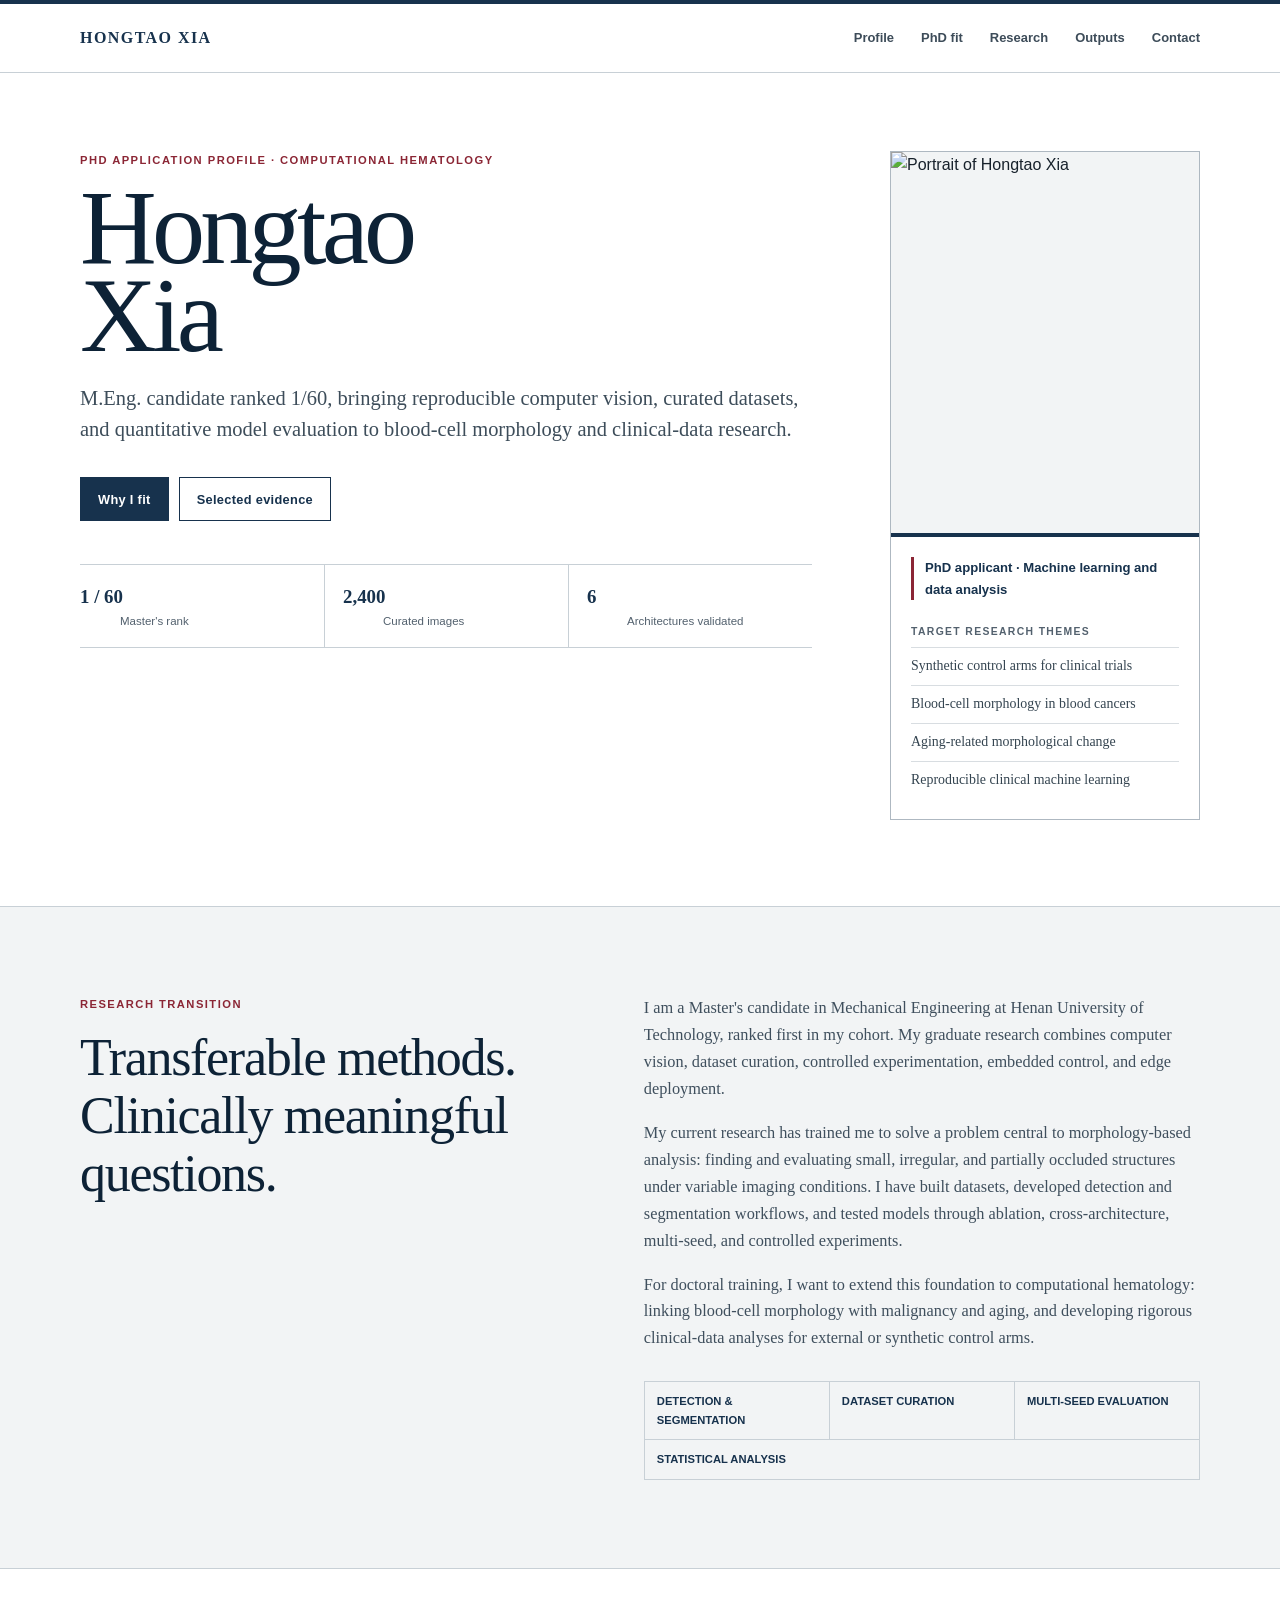
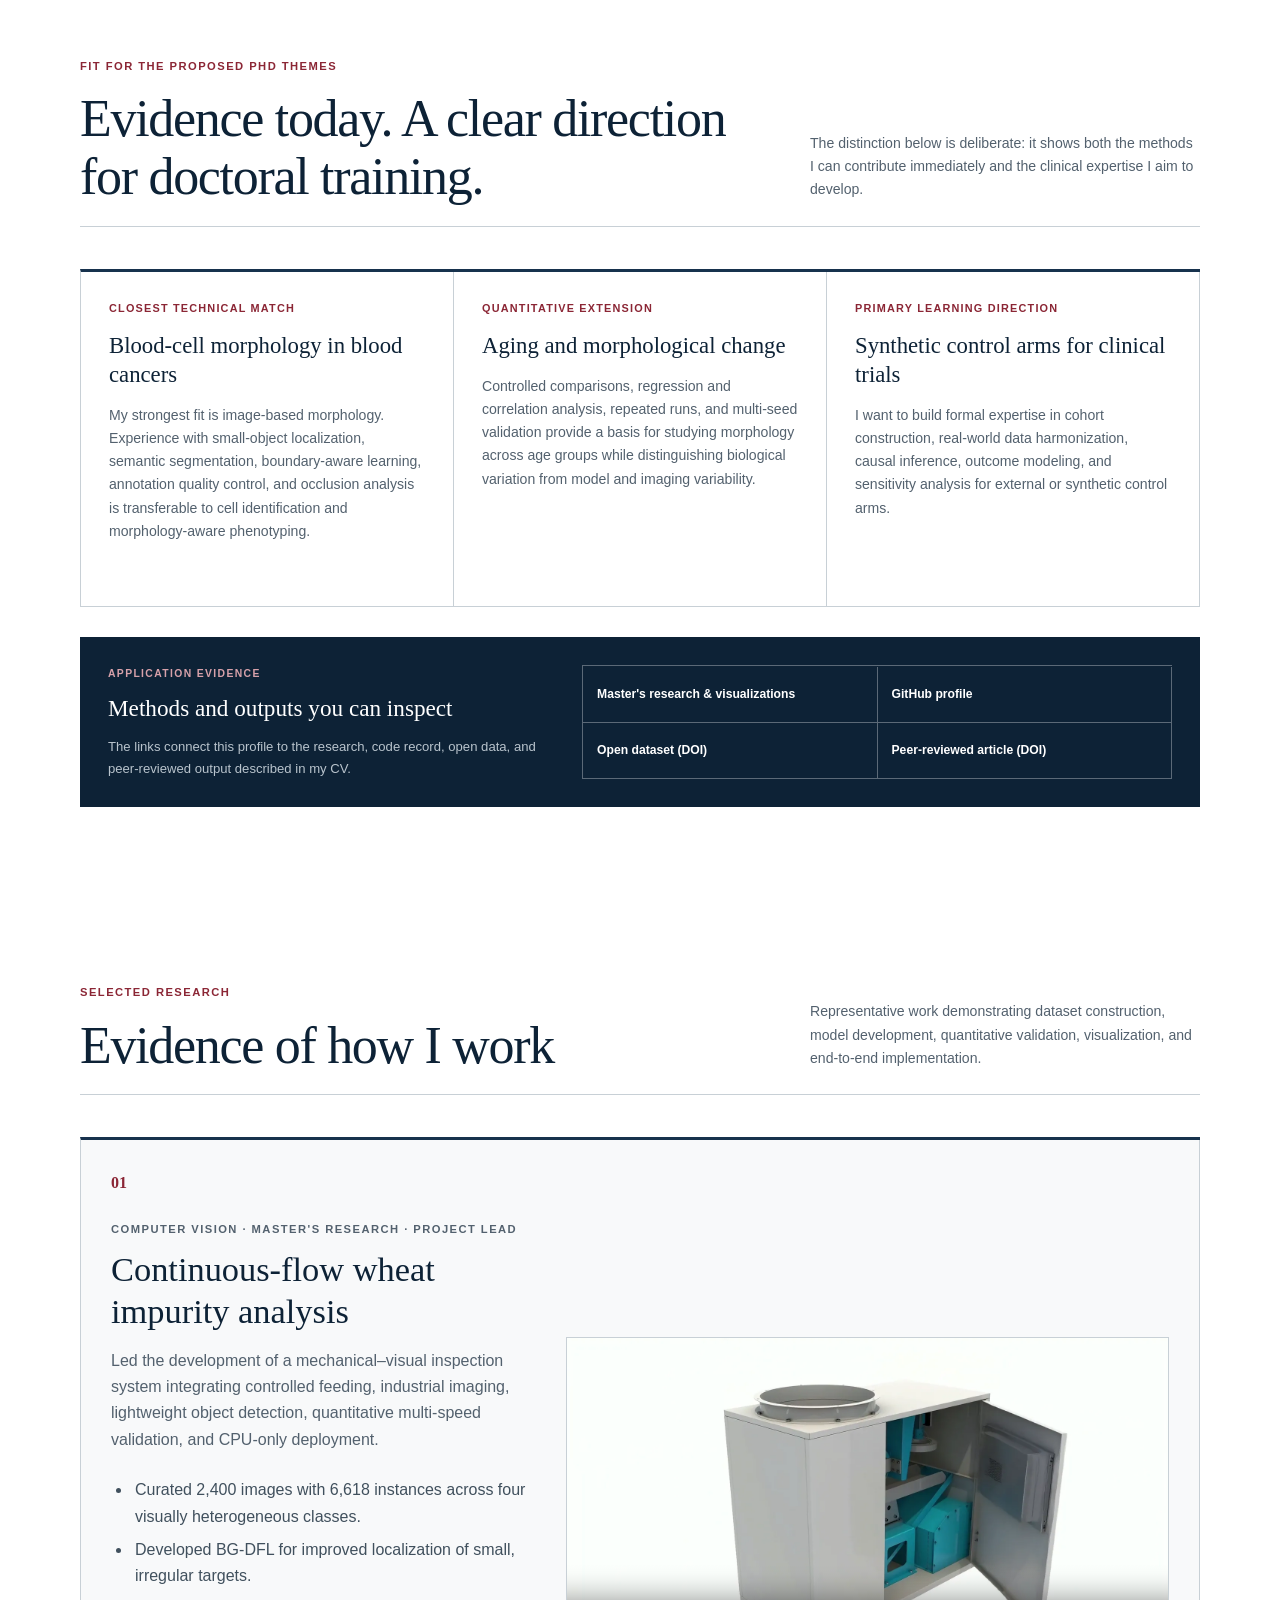
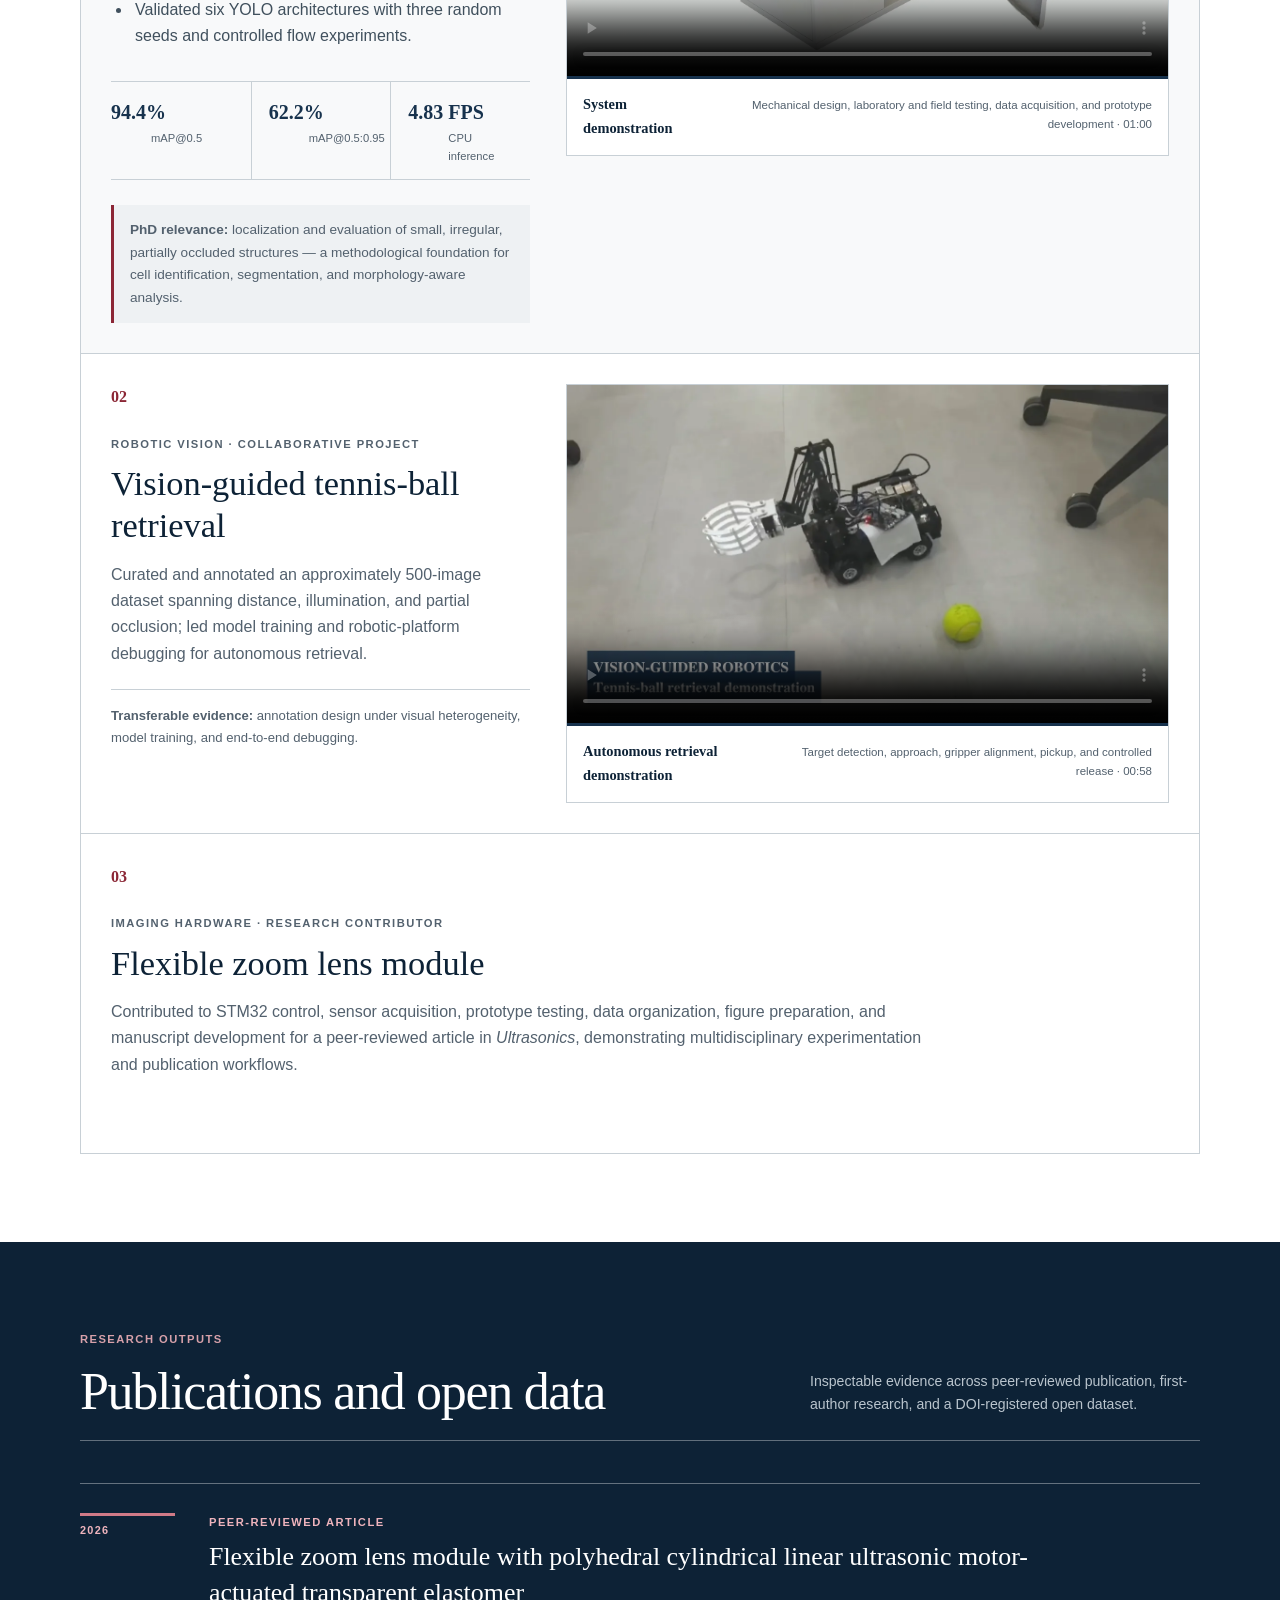
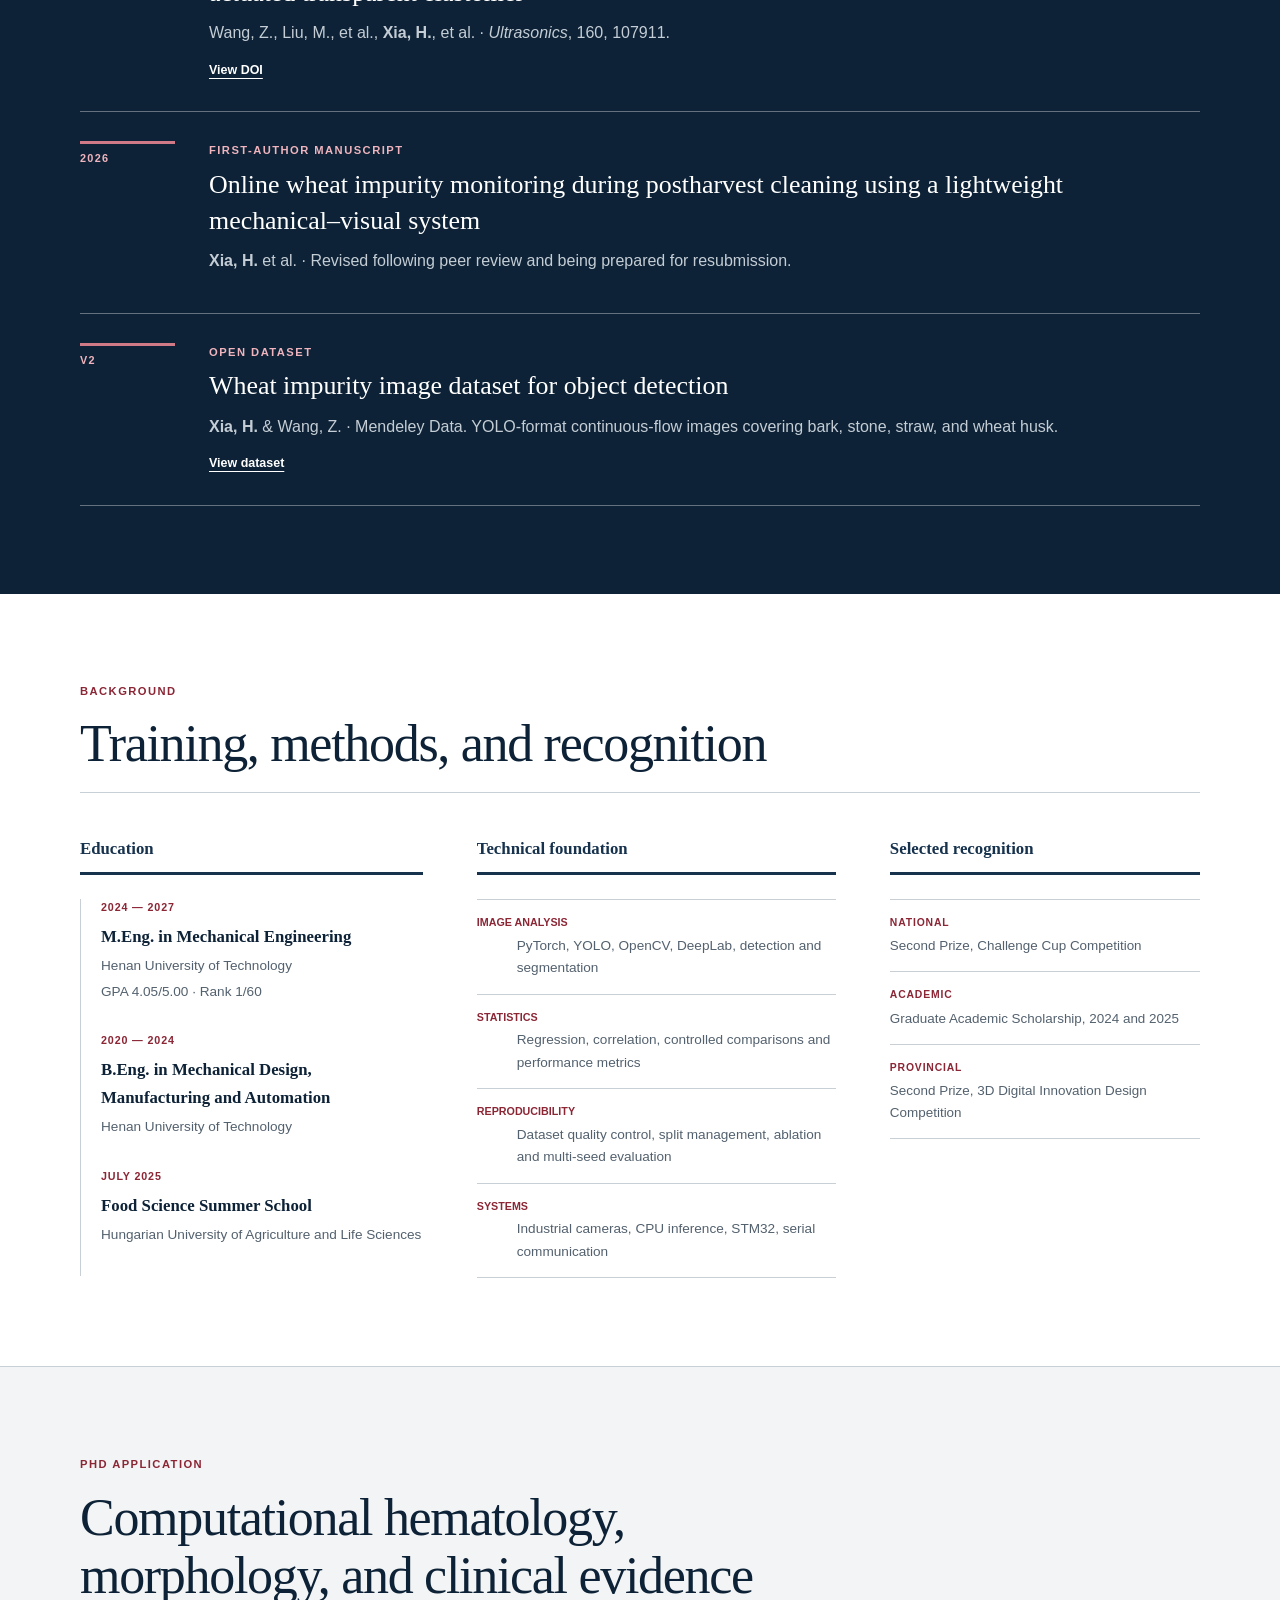
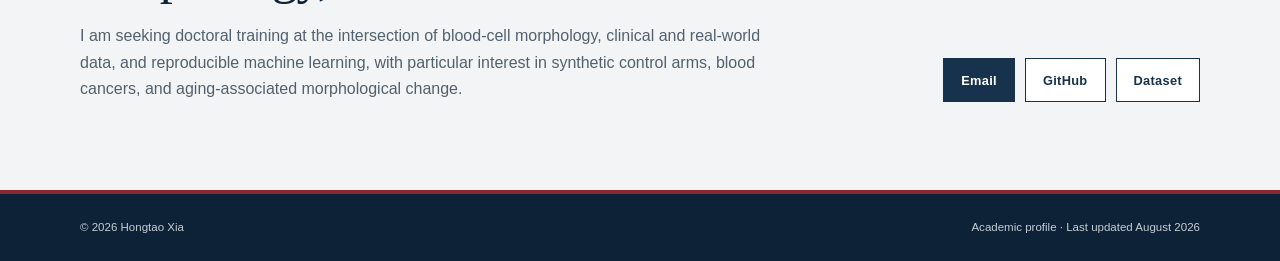
==== commit c17d8ce6: "Restore original academic profile" ====
--- a/academic/index.html
+++ b/academic/index.html
@@ -5,10 +5,10 @@
   <meta name="viewport" content="width=device-width, initial-scale=1">
   <meta name="robots" content="noindex, nofollow, noarchive, nosnippet">
   <meta name="googlebot" content="noindex, nofollow, noarchive, nosnippet">
-  <meta name="description" content="Hongtao Xia — PhD application profile in all-optical neural networks, photonic information processing, optical systems, and machine learning.">
+  <meta name="description" content="Hongtao Xia — PhD application profile in computational hematology, clinical machine learning, and reproducible image and data analysis.">
   <meta name="theme-color" content="#17324d">
-  <title>Hongtao Xia | Optical Neural Networks &amp; Photonic Information Processing</title>
-  <link rel="stylesheet" href="styles.css?v=20260819-optical-phd">
+  <title>Hongtao Xia | PhD Application — Computational Hematology</title>
+  <link rel="stylesheet" href="styles.css?v=20260814-phd-fit">
 </head>
 <body>
   <a class="skip-link" href="#main">Skip to content</a>
@@ -18,7 +18,7 @@
       <a class="brand" href="#top">HONGTAO XIA</a>
       <div class="nav-links">
         <a href="#profile">Profile</a>
-        <a href="#fit">Research fit</a>
+        <a href="#fit">PhD fit</a>
         <a href="#research">Research</a>
         <a href="#outputs">Outputs</a>
         <a href="#contact">Contact</a>
@@ -29,17 +29,17 @@
   <main id="main">
     <section class="hero shell" id="top">
       <div class="hero-copy">
-        <p class="eyebrow">PhD application profile · Optical information processing</p>
+        <p class="eyebrow">PhD application profile · Computational hematology</p>
         <h1>Hongtao<br>Xia</h1>
-        <p class="lead">M.Eng. candidate ranked 1/60, combining neural-network development, industrial imaging, optomechatronic prototyping, and embedded experimental control.</p>
+        <p class="lead">M.Eng. candidate ranked 1/60, bringing reproducible computer vision, curated datasets, and quantitative model evaluation to blood-cell morphology and clinical-data research.</p>
         <div class="hero-actions">
           <a class="button primary" href="#fit">Why I fit</a>
-          <a class="button secondary" href="#research">Research evidence</a>
+          <a class="button secondary" href="#research">Selected evidence</a>
         </div>
         <dl class="quick-facts" aria-label="Academic highlights">
           <div><dt>1 / 60</dt><dd>Master's rank</dd></div>
-          <div><dt>1</dt><dd>Peer-reviewed optics article</dd></div>
-          <div><dt>6</dt><dd>Architectures evaluated</dd></div>
+          <div><dt>2,400</dt><dd>Curated images</dd></div>
+          <div><dt>6</dt><dd>Architectures validated</dd></div>
         </dl>
       </div>
 
@@ -48,13 +48,13 @@
           <img src="https://avatars.githubusercontent.com/u/83192160?v=4" alt="Portrait of Hongtao Xia" width="520" height="650">
         </div>
         <div class="profile-card-body">
-          <p class="status">PhD applicant · Optical systems and machine learning</p>
+          <p class="status">PhD applicant · Machine learning and data analysis</p>
           <p class="small-label">Target research themes</p>
           <ul class="interest-list">
-            <li>All-optical neural networks</li>
-            <li>Photonic information processing</li>
-            <li>Machine learning for optical systems</li>
-            <li>Optomechatronic experimentation</li>
+            <li>Synthetic control arms for clinical trials</li>
+            <li>Blood-cell morphology in blood cancers</li>
+            <li>Aging-related morphological change</li>
+            <li>Reproducible clinical machine learning</li>
           </ul>
         </div>
       </aside>
@@ -63,18 +63,18 @@
     <section class="section section-soft" id="profile">
       <div class="shell split">
         <div class="section-intro">
-          <p class="section-kicker">Research profile</p>
-          <h2>Neural networks.<br>Optical systems.<br>Experimental control.</h2>
+          <p class="section-kicker">Research transition</p>
+          <h2>Transferable methods.<br>Clinically meaningful questions.</h2>
         </div>
         <div class="prose">
-          <p>I am a Master's candidate in Mechanical Engineering at Henan University of Technology, ranked first in my cohort. My research combines neural-network modeling, industrial imaging, optomechatronic prototyping, embedded control, and reproducible experimental evaluation.</p>
-          <p>I led an end-to-end mechanical–vision platform integrating controlled image acquisition, lightweight neural networks, STM32 communication, Python visualization, and CPU-only deployment. I also contributed to the experimental validation of an ultrasonic-motor-actuated PDMS flexible zoom lens published in <em>Ultrasonics</em>.</p>
-          <p>For doctoral training, I aim to study the modeling, training, and experimental implementation of all-optical neural networks and photonic information-processing systems. My current work provides a foundation in both computational model development and hardware-aware experimentation; optical computing is the direction I now seek to develop rigorously.</p>
+          <p>I am a Master's candidate in Mechanical Engineering at Henan University of Technology, ranked first in my cohort. My graduate research combines computer vision, dataset curation, controlled experimentation, embedded control, and edge deployment.</p>
+          <p>My current research has trained me to solve a problem central to morphology-based analysis: finding and evaluating small, irregular, and partially occluded structures under variable imaging conditions. I have built datasets, developed detection and segmentation workflows, and tested models through ablation, cross-architecture, multi-seed, and controlled experiments.</p>
+          <p>For doctoral training, I want to extend this foundation to computational hematology: linking blood-cell morphology with malignancy and aging, and developing rigorous clinical-data analyses for external or synthetic control arms.</p>
           <div class="method-strip" aria-label="Core methods">
-            <span>Neural-network modeling</span>
-            <span>Optical-system prototyping</span>
-            <span>Embedded control</span>
-            <span>Reproducible evaluation</span>
+            <span>Detection &amp; segmentation</span>
+            <span>Dataset curation</span>
+            <span>Multi-seed evaluation</span>
+            <span>Statistical analysis</span>
           </div>
         </div>
       </div>
@@ -83,41 +83,41 @@
     <section class="section shell" id="fit">
       <div class="section-heading">
         <div>
-          <p class="section-kicker">Research fit</p>
-          <h2>What I bring, and what I aim to learn</h2>
-        </div>
-        <p>The distinction is deliberate: the first two areas are supported by completed work, while the third is my primary doctoral research direction.</p>
+          <p class="section-kicker">Fit for the proposed PhD themes</p>
+          <h2>Evidence today. A clear direction for doctoral training.</h2>
+        </div>
+        <p>The distinction below is deliberate: it shows both the methods I can contribute immediately and the clinical expertise I aim to develop.</p>
       </div>
 
       <div class="fit-grid">
         <article class="fit-card">
-          <p class="fit-tag">Closest experimental match</p>
-          <h3>Optical systems &amp; optomechatronics</h3>
-          <p>Flexible-lens prototype testing, sensor-signal acquisition, STM32-based control, performance-data organization, and experimental validation provide direct experience with multidisciplinary optical hardware.</p>
+          <p class="fit-tag">Closest technical match</p>
+          <h3>Blood-cell morphology in blood cancers</h3>
+          <p>My strongest fit is image-based morphology. Experience with small-object localization, semantic segmentation, boundary-aware learning, annotation quality control, and occlusion analysis is transferable to cell identification and morphology-aware phenotyping.</p>
         </article>
         <article class="fit-card">
-          <p class="fit-tag">Computational foundation</p>
-          <h3>Neural-network modeling &amp; optimization</h3>
-          <p>I developed and evaluated lightweight neural networks through auxiliary-objective design, ablation studies, six-architecture comparisons, three-seed trials, and controlled multi-speed experiments.</p>
+          <p class="fit-tag">Quantitative extension</p>
+          <h3>Aging and morphological change</h3>
+          <p>Controlled comparisons, regression and correlation analysis, repeated runs, and multi-seed validation provide a basis for studying morphology across age groups while distinguishing biological variation from model and imaging variability.</p>
         </article>
         <article class="fit-card">
-          <p class="fit-tag">Primary doctoral direction</p>
-          <h3>All-optical neural networks</h3>
-          <p>I want to investigate how neural-network operations can be modeled, trained, mapped to photonic hardware, and experimentally validated under the physical constraints of optical information-processing systems.</p>
+          <p class="fit-tag">Primary learning direction</p>
+          <h3>Synthetic control arms for clinical trials</h3>
+          <p>I want to build formal expertise in cohort construction, real-world data harmonization, causal inference, outcome modeling, and sensitivity analysis for external or synthetic control arms.</p>
         </article>
       </div>
 
       <div class="evidence-panel">
         <div>
-          <p class="small-label">Inspectable evidence</p>
-          <h3>Research, code, data, and publication</h3>
-          <p>The links connect this profile to the experimental systems, reproducible datasets, and peer-reviewed work described in my CV.</p>
+          <p class="small-label">Application evidence</p>
+          <h3>Methods and outputs you can inspect</h3>
+          <p>The links connect this profile to the research, code record, open data, and peer-reviewed output described in my CV.</p>
         </div>
         <div class="evidence-links">
-          <a href="#research">Selected research projects</a>
+          <a href="#research">Master's research &amp; visualizations</a>
           <a href="https://github.com/HongtaoXia" target="_blank" rel="noreferrer">GitHub profile</a>
-          <a href="https://doi.org/10.1016/j.ultras.2025.107911" target="_blank" rel="noreferrer">Optics article (DOI)</a>
           <a href="https://doi.org/10.17632/wszhsy9528.1" target="_blank" rel="noreferrer">Open dataset (DOI)</a>
+          <a href="https://doi.org/10.1016/j.ultras.2025.107911" target="_blank" rel="noreferrer">Peer-reviewed article (DOI)</a>
         </div>
       </div>
     </section>
@@ -126,42 +126,29 @@
       <div class="section-heading">
         <div>
           <p class="section-kicker">Selected research</p>
-          <h2>Evidence across optics, learning, and systems</h2>
-        </div>
-        <p>Representative work demonstrating optical-system experimentation, neural-network development, embedded control, quantitative validation, and end-to-end implementation.</p>
+          <h2>Evidence of how I work</h2>
+        </div>
+        <p>Representative work demonstrating dataset construction, model development, quantitative validation, visualization, and end-to-end implementation.</p>
       </div>
 
       <div class="projects">
-        <article class="project compact project-wide project-primary">
-          <div class="project-index">01</div>
-          <p class="project-type">Optical systems · Research contributor · 2024–2025</p>
-          <h3>Ultrasonic-motor-actuated flexible zoom lens</h3>
-          <p>Contributed to STM32-based experimental control, sensor-signal acquisition, prototype testing, performance-data organization, figure preparation, and manuscript development for an ultrasonic-motor-actuated PDMS flexible zoom lens.</p>
-          <dl class="metrics">
-            <div><dt>2026</dt><dd>Publication year</dd></div>
-            <div><dt>160</dt><dd><em>Ultrasonics</em> volume</dd></div>
-            <div><dt>107911</dt><dd>Article number</dd></div>
-          </dl>
-          <p class="transfer-note"><strong>Research relevance:</strong> direct experience with optical hardware, sensing, control, prototype validation, and the experimental workflow required to translate physical-system concepts into publishable results.</p>
-        </article>
-
-        <article class="project compact project-with-media">
+        <article class="project compact project-with-media project-primary">
           <div class="project-copy">
-            <div class="project-index">02</div>
-            <p class="project-type">Neural-network imaging · Master's research · Project leader</p>
-            <h3>Continuous-flow object analysis</h3>
-            <p>Led the development of a mechanical–vision inspection platform integrating controlled acquisition, industrial imaging, lightweight object detection, STM32–IPC communication, quantitative multi-speed validation, and CPU-only deployment.</p>
+            <div class="project-index">01</div>
+            <p class="project-type">Computer vision · Master's research · Project lead</p>
+            <h3>Continuous-flow wheat impurity analysis</h3>
+            <p>Led the development of a mechanical–visual inspection system integrating controlled feeding, industrial imaging, lightweight object detection, quantitative multi-speed validation, and CPU-only deployment.</p>
             <ul class="project-points">
               <li>Curated 2,400 images with 6,618 instances across four visually heterogeneous classes.</li>
               <li>Developed BG-DFL for improved localization of small, irregular targets.</li>
-              <li>Evaluated six YOLO architectures with three random seeds and controlled flow experiments.</li>
+              <li>Validated six YOLO architectures with three random seeds and controlled flow experiments.</li>
             </ul>
             <dl class="metrics">
               <div><dt>94.4%</dt><dd>mAP@0.5</dd></div>
               <div><dt>62.2%</dt><dd>mAP@0.5:0.95</dd></div>
               <div><dt>4.83 FPS</dt><dd>CPU inference</dd></div>
             </dl>
-            <p class="transfer-note"><strong>Research relevance:</strong> model design and training were evaluated together with acquisition, control, latency, robustness, and deployment constraints — a useful systems perspective for hardware-aware optical computing.</p>
+            <p class="transfer-note"><strong>PhD relevance:</strong> localization and evaluation of small, irregular, partially occluded structures — a methodological foundation for cell identification, segmentation, and morphology-aware analysis.</p>
           </div>
           <figure class="project-media">
             <video class="research-video" controls preload="metadata" playsinline poster="https://hongtaoxia.github.io/assets/images/wheat-monitoring-system.webp">
@@ -177,11 +164,11 @@
 
         <article class="project compact project-with-media">
           <div class="project-copy">
-            <div class="project-index">03</div>
+            <div class="project-index">02</div>
             <p class="project-type">Robotic vision · Collaborative project</p>
             <h3>Vision-guided tennis-ball retrieval</h3>
             <p>Curated and annotated an approximately 500-image dataset spanning distance, illumination, and partial occlusion; led model training and robotic-platform debugging for autonomous retrieval.</p>
-            <p class="project-note"><strong>Transferable evidence:</strong> annotation quality control, model training under visual heterogeneity, and end-to-end hardware–software debugging.</p>
+            <p class="project-note"><strong>Transferable evidence:</strong> annotation design under visual heterogeneity, model training, and end-to-end debugging.</p>
           </div>
           <figure class="project-media">
             <video class="research-video" controls preload="metadata" playsinline poster="https://hongtaoxia.github.io/assets/images/tennis-ball-retrieval.webp">
@@ -194,6 +181,13 @@
             </figcaption>
           </figure>
         </article>
+
+        <article class="project compact project-wide">
+          <div class="project-index">03</div>
+          <p class="project-type">Imaging hardware · Research contributor</p>
+          <h3>Flexible zoom lens module</h3>
+          <p>Contributed to STM32 control, sensor acquisition, prototype testing, data organization, figure preparation, and manuscript development for a peer-reviewed article in <em>Ultrasonics</em>, demonstrating multidisciplinary experimentation and publication workflows.</p>
+        </article>
       </div>
     </section>
 
@@ -204,14 +198,14 @@
             <p class="section-kicker">Research outputs</p>
             <h2>Publications and open data</h2>
           </div>
-          <p>Peer-reviewed optical-system research, a first-author systems manuscript, and a DOI-registered open dataset.</p>
+          <p>Inspectable evidence across peer-reviewed publication, first-author research, and a DOI-registered open dataset.</p>
         </div>
 
         <ol class="output-list">
           <li>
             <span class="output-year">2026</span>
             <div>
-              <p class="output-kind">Peer-reviewed optics article · SCI, JCR Q1</p>
+              <p class="output-kind">Peer-reviewed article</p>
               <h3>Flexible zoom lens module with polyhedral cylindrical linear ultrasonic motor-actuated transparent elastomer</h3>
               <p>Wang, Z., Liu, M., et al., <strong>Xia, H.</strong>, et al. · <em>Ultrasonics</em>, 160, 107911.</p>
               <a href="https://doi.org/10.1016/j.ultras.2025.107911" target="_blank" rel="noreferrer">View DOI</a>
@@ -220,13 +214,13 @@
           <li>
             <span class="output-year">2026</span>
             <div>
-              <p class="output-kind">First-author manuscript · Invited revision</p>
+              <p class="output-kind">First-author manuscript</p>
               <h3>Online wheat impurity monitoring during postharvest cleaning using a lightweight mechanical–visual system</h3>
-              <p><strong>Xia, H.</strong> et al. · <em>Journal of Stored Products Research</em>. Invited revision after peer review.</p>
+              <p><strong>Xia, H.</strong> et al. · Revised following peer review and being prepared for resubmission.</p>
             </div>
           </li>
           <li>
-            <span class="output-year">V1</span>
+            <span class="output-year">V2</span>
             <div>
               <p class="output-kind">Open dataset</p>
               <h3>Wheat impurity image dataset for object detection</h3>
@@ -270,10 +264,10 @@
         <section>
           <h3 class="column-title">Technical foundation</h3>
           <dl class="definition-list">
-            <div><dt>Neural networks</dt><dd>PyTorch, YOLO, OpenCV, DeepLab, model development and optimization</dd></div>
-            <div><dt>Optical &amp; embedded systems</dt><dd>Flexible-lens testing, sensor acquisition, STM32/ESP32, serial communication</dd></div>
-            <div><dt>Evaluation</dt><dd>Ablation, controlled comparisons, cross-architecture and multi-seed validation</dd></div>
-            <div><dt>Scientific computing</dt><dd>Python, MATLAB, C/C++, Origin, PyQt5, data processing and visualization</dd></div>
+            <div><dt>Image analysis</dt><dd>PyTorch, YOLO, OpenCV, DeepLab, detection and segmentation</dd></div>
+            <div><dt>Statistics</dt><dd>Regression, correlation, controlled comparisons and performance metrics</dd></div>
+            <div><dt>Reproducibility</dt><dd>Dataset quality control, split management, ablation and multi-seed evaluation</dd></div>
+            <div><dt>Systems</dt><dd>Industrial cameras, CPU inference, STM32, serial communication</dd></div>
           </dl>
         </section>
 
@@ -281,7 +275,7 @@
           <h3 class="column-title">Selected recognition</h3>
           <ul class="award-list">
             <li><span>National</span>Second Prize, Challenge Cup Competition</li>
-            <li><span>Academic</span>Graduate Academic Scholarship, 2024 and 2025; Merit Student</li>
+            <li><span>Academic</span>Graduate Academic Scholarship, 2024 and 2025</li>
             <li><span>Provincial</span>Second Prize, 3D Digital Innovation Design Competition</li>
           </ul>
         </section>
@@ -292,13 +286,13 @@
       <div class="shell contact-panel">
         <div>
           <p class="section-kicker">PhD application</p>
-          <h2>All-optical neural networks and photonic information processing</h2>
-          <p>I am seeking doctoral training that combines neural-network modeling with the experimental implementation of optical information-processing systems.</p>
+          <h2>Computational hematology, morphology, and clinical evidence</h2>
+          <p>I am seeking doctoral training at the intersection of blood-cell morphology, clinical and real-world data, and reproducible machine learning, with particular interest in synthetic control arms, blood cancers, and aging-associated morphological change.</p>
         </div>
         <div class="contact-links">
           <a class="button primary" href="mailto:xiahongtao6666@gmail.com">Email</a>
           <a class="button secondary" href="https://github.com/HongtaoXia" target="_blank" rel="noreferrer">GitHub</a>
-          <a class="button secondary" href="https://doi.org/10.1016/j.ultras.2025.107911" target="_blank" rel="noreferrer">Optics article</a>
+          <a class="button secondary" href="https://doi.org/10.17632/wszhsy9528.1" target="_blank" rel="noreferrer">Dataset</a>
         </div>
       </div>
     </section>
